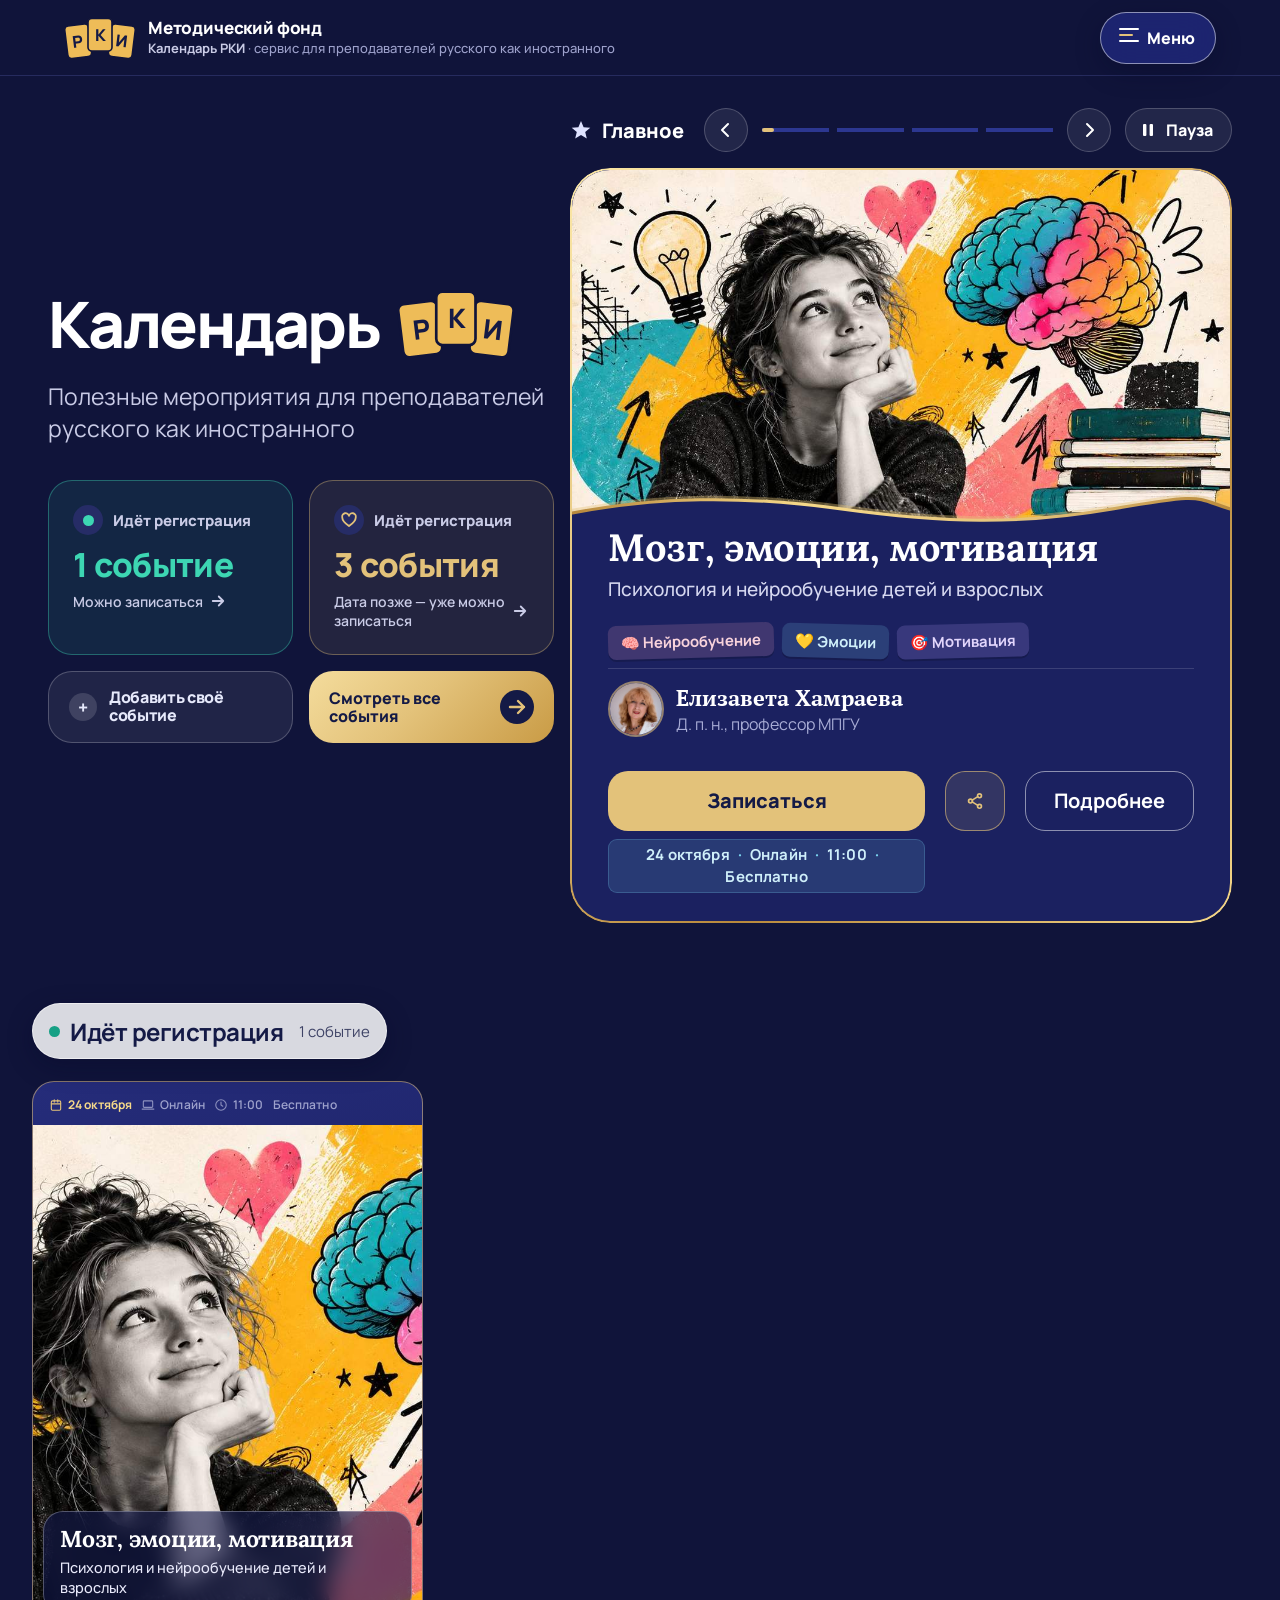
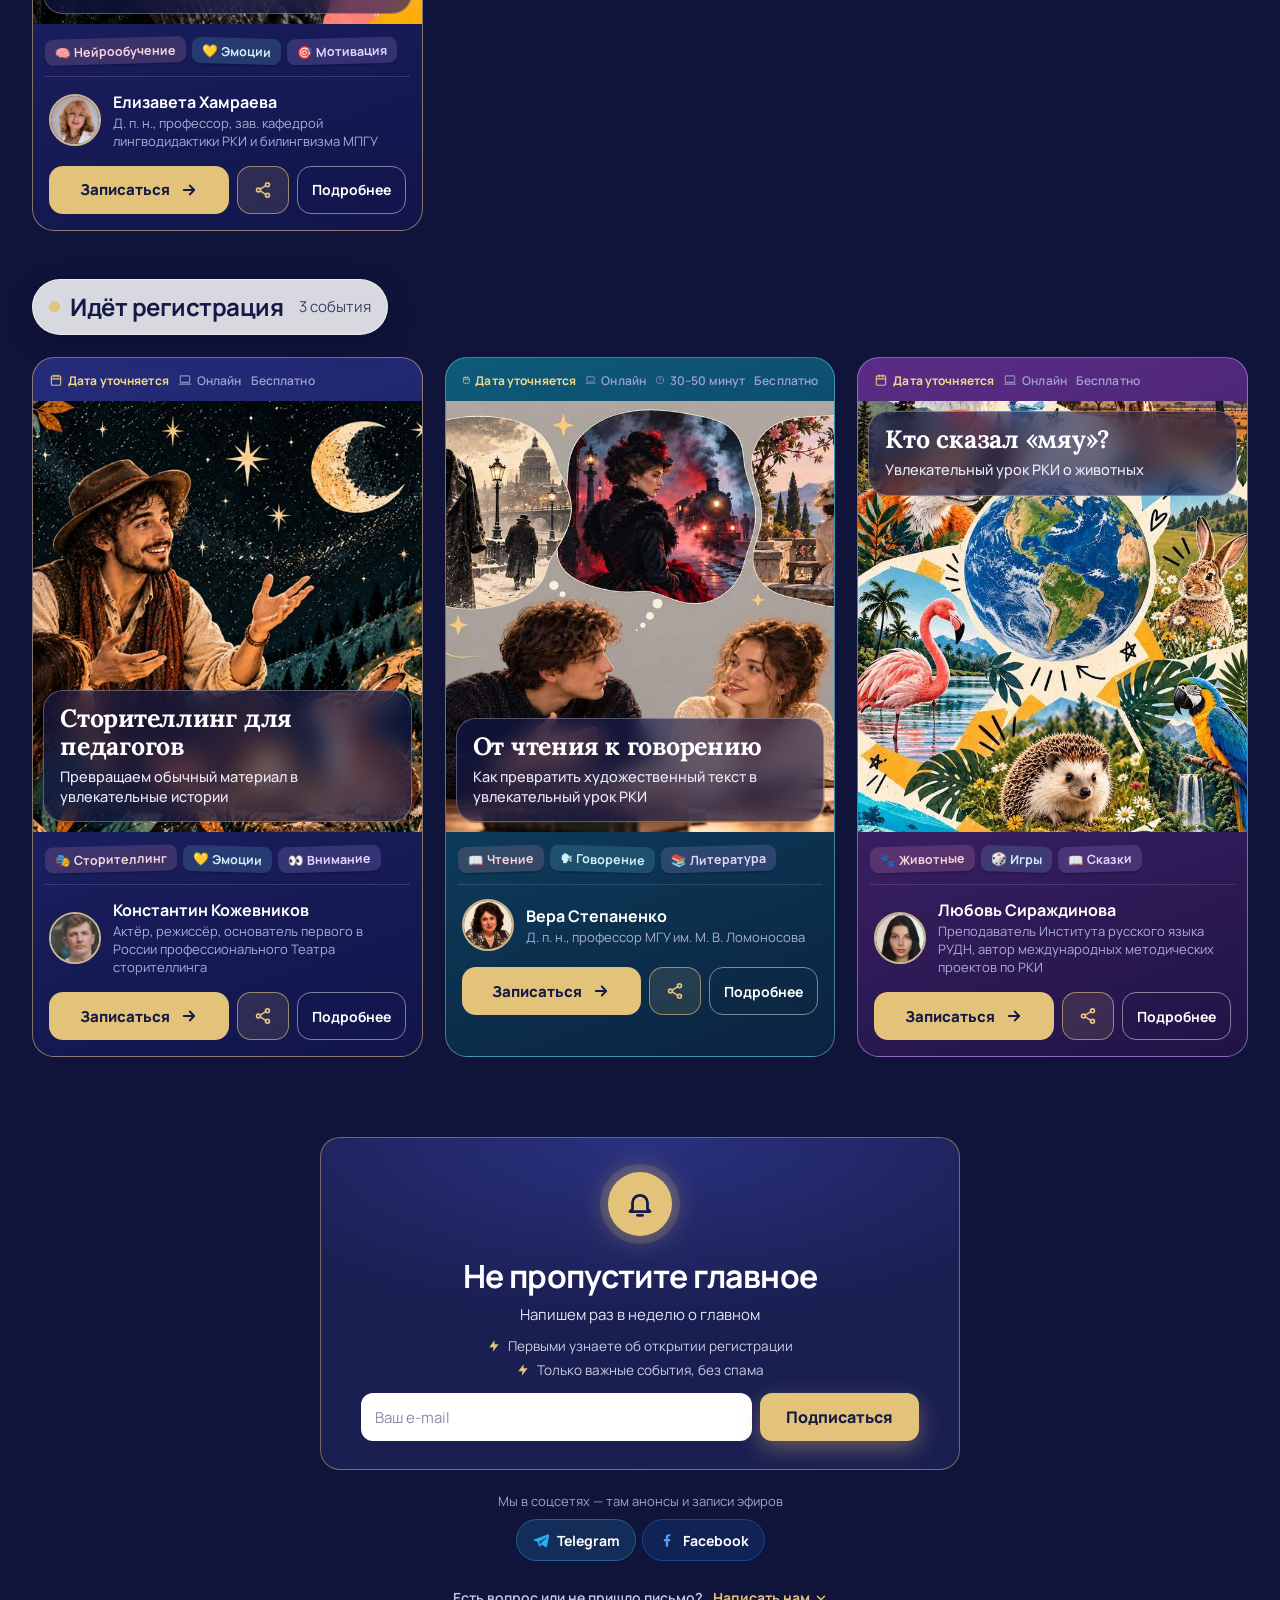
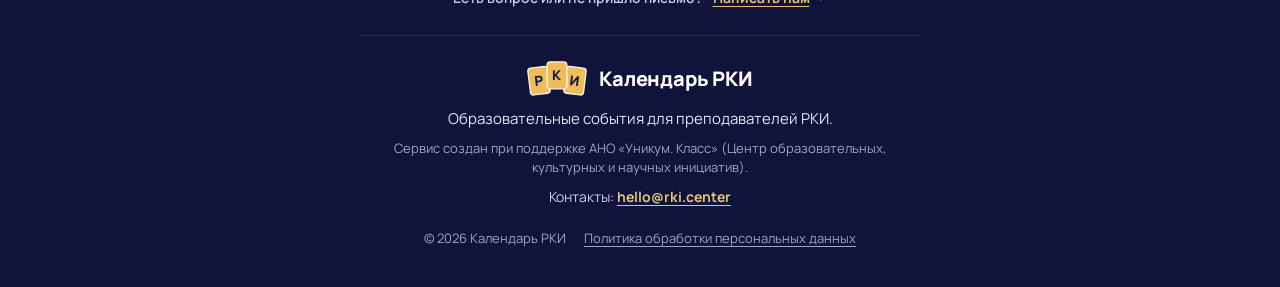
==== index.html @ 021929e5 "Add files via upload" ====
<!doctype html>
<html lang="ru"><head><meta charset="utf-8">
<meta name="viewport" content="width=device-width, initial-scale=1, viewport-fit=cover">
<title>Календарь РКИ — полезные события для преподавателей РКИ</title>
<meta name="description" content="Вебинары, мастер-классы и конференции для преподавателей русского как иностранного. Регистрация онлайн.">
<link rel="preconnect" href="https://fonts.googleapis.com"><link rel="preconnect" href="https://fonts.gstatic.com" crossorigin>
<link href="https://fonts.googleapis.com/css2?family=Manrope:wght@500;600;700;800&family=PT+Serif:wght@400;700&family=Cormorant+Garamond:ital,wght@1,700&family=Lora:wght@700&display=swap" rel="stylesheet">
<style>:root{--ink:#141A46;--deep:#10143A;--iv:#F6F2EA;--vio:#5A3FE0;--g:#E3C27A;--gt:#8C6A22;--gr:#16A085;--line:#E8E4DC;--mut:#5A5F7E;box-sizing:border-box;padding-top:env(safe-area-inset-top,0px);padding-bottom:env(safe-area-inset-bottom,0px)}
html{height:100%;scroll-padding-top:env(safe-area-inset-top,0px);scroll-behavior:smooth}
*,*::before,*::after{box-sizing:border-box}
body{margin:0;background:#FFFFFF;color:var(--ink);font-family:'Manrope','Segoe UI',Arial,sans-serif;-webkit-font-smoothing:antialiased}
a{color:inherit;text-decoration:none}
button{font-family:inherit;cursor:pointer}
img,svg{max-width:100%}
:focus-visible{outline:3px solid var(--g);outline-offset:2px;border-radius:8px}
[hidden]{display:none!important}
.sr{position:absolute;width:1px;height:1px;overflow:hidden;clip:rect(0 0 0 0);white-space:nowrap}
.site{container-type:inline-size;min-height:100%}
/* top */
.top{background:var(--deep);color:#F3F1FA;height:76px;padding:0 64px;display:flex;align-items:center;gap:32px;border-bottom:1px solid #262B5E;position:relative;z-index:20}
.brand{display:flex;align-items:center;gap:12px;font-weight:800;font-size:16px}
.flogo{width:72px;height:44px;flex-shrink:0}
.bt{font-size:17px;line-height:1.05;font-weight:800;color:#FFFFFF;letter-spacing:-.01em}
.brand-dark{align-items:center;margin-right:8px}.brand-dark .bt{color:var(--ink)}.brand-dark .flogo rect{stroke:#F6F2EA}
.foot-b{align-items:center}
.nav{display:flex;gap:28px;margin-left:auto;font-size:15px;font-weight:600}
.nav a{color:#C9CBE6}.nav a:hover,.nav a[aria-current]{color:var(--g)}
.login{height:42px;padding:0 20px;display:flex;align-items:center;border:1.5px solid #3A4080;border-radius:999px;font-weight:700;font-size:15px}
.burger{display:none;width:44px;height:44px;border:1.5px solid #3A4080;border-radius:12px;background:transparent;flex-direction:column;align-items:center;justify-content:center;gap:5px;margin-left:auto}
.burger span{width:18px;height:2px;background:#FFFFFF;border-radius:2px;transition:transform .2s,opacity .2s}
.burger[aria-expanded="true"] span:nth-child(1){transform:translateY(7px) rotate(45deg)}.burger[aria-expanded="true"] span:nth-child(2){opacity:0}.burger[aria-expanded="true"] span:nth-child(3){transform:translateY(-7px) rotate(-45deg)}
/* hero */
.hero{background:var(--deep);color:#FFFFFF;padding:48px 64px 52px;display:grid;grid-template-columns:minmax(0,1fr) 440px;gap:36px;align-items:stretch}
.hero-l{display:flex;flex-direction:column;gap:22px;min-width:0}
.lock{display:flex;flex-direction:column;gap:8px}
.logo{width:92px;height:92px;flex-shrink:0}
.lock h1{margin:0;display:flex;align-items:center;gap:18px;font-size:64px;line-height:1;font-weight:800;letter-spacing:-.04em}
.tlogo{width:132px;height:80px;flex-shrink:0}
.lock h1 em{font-family:'Cormorant Garamond',Georgia,serif;font-style:italic;font-weight:700;font-size:1.17em;color:var(--g);letter-spacing:-.01em}
.tag{margin:6px 0 0;font-size:18px;color:#C9CBE6}
.sub{display:flex;align-items:center;gap:10px;padding:7px 7px 7px 16px;border-radius:999px;background:#1A1F52;border:1.5px solid #2E3470;max-width:640px}
.sub-bell{width:30px;height:30px;border-radius:50%;background:var(--g);display:flex;align-items:center;justify-content:center;flex-shrink:0}
.sub input{flex:1;min-width:0;height:44px;border:none;outline:none;background:transparent;color:#FFFFFF;font-family:inherit;font-size:15px}
.sub input::placeholder{color:#8E92C2}
.sub button{height:44px;padding:0 22px;border:none;border-radius:999px;background:var(--g);color:var(--ink);font-size:15px;font-weight:800;white-space:nowrap}
.sub button:hover{filter:brightness(1.05)}
.sub.err{border-color:#F08A7A}
.sub-done{margin:0;display:flex;align-items:center;gap:8px;font-weight:800;color:#7CF0D3}
.tiles{display:grid;grid-template-columns:repeat(2,minmax(0,1fr));gap:14px;margin-top:auto}
.tile{border-radius:22px;padding:18px 20px;display:flex;flex-direction:column;align-items:flex-start;gap:6px;text-align:left;font:inherit;background:#1A1F52;border:1.5px solid #2E3470;color:#FFFFFF;cursor:pointer;transition:transform .2s,border-color .2s}
.tile:hover{transform:translateY(-3px);border-color:var(--g)}
.t-ic{width:30px;height:30px;border-radius:50%;background:#262C66;display:flex;align-items:center;justify-content:center;flex-shrink:0}
.t-k{display:flex;align-items:center;gap:10px;font-size:14px;font-weight:800;color:#C9CBE6}
.t-n{font-size:32px;font-weight:800;line-height:1.1;letter-spacing:-.02em;margin-top:4px}
.t-open .t-n{color:#3DD6B3}.t-soon .t-n{color:var(--g)}.t-act .t-n{color:#FFFFFF}
.t-s{display:flex;align-items:center;gap:6px;font-size:14px;font-weight:600;color:#C9CBE6}
.t-go{transition:transform .2s;flex-shrink:0}.tile:hover .t-go{transform:translateX(3px);color:var(--g)}
.tile.done{cursor:default}.tile.done .t-n{color:#3DD6B3}
.live{width:11px;height:11px;border-radius:50%;background:#3DD6B3;animation:dot 1.6s ease-out infinite}
@keyframes dot{0%{box-shadow:0 0 0 0 rgba(61,214,179,.7)}100%{box-shadow:0 0 0 10px rgba(61,214,179,0)}}
.add-top{align-self:flex-start;height:52px;padding:0 22px 0 7px;border:1.5px solid #3A4080;border-radius:999px;background:transparent;color:#FFFFFF;font-size:15px;font-weight:700;display:flex;align-items:center;gap:10px}
.add-top span{width:38px;height:38px;border-radius:50%;background:#1A1F52;display:flex;align-items:center;justify-content:center}
.add-top:hover{border-color:var(--g)}
.main-ev{background:#FFFFFF;color:var(--ink);border-radius:26px;overflow:hidden;display:flex;flex-direction:column}
.main-cov{height:190px;position:relative}
.main-lbl{position:absolute;left:14px;top:14px;height:32px;padding:0 12px;border-radius:999px;background:rgba(14,25,55,.75);border:1.5px solid rgba(227,194,122,.6);color:#FFFFFF;display:flex;align-items:center;gap:6px;font-size:13px;font-weight:800}
.main-b{padding:20px 22px 22px;display:flex;flex-direction:column;gap:10px;flex:1;font-family:'PT Serif',Georgia,serif}
.main-b h2{margin:0;font-size:30px;line-height:1.12;font-weight:700;letter-spacing:-.01em}
.main-d{margin:0;font-size:17px;line-height:1.4;color:#2A2F55}
.main-act{display:flex;gap:10px;margin-top:auto;padding-top:8px}
/* list */
.list{padding:40px 64px 72px;display:flex;flex-direction:column;gap:44px}
.filters{display:flex;align-items:center;gap:10px;flex-wrap:wrap}
.f-l{font-size:14px;font-weight:800;color:var(--gt);margin-right:4px}
.fchip,.mchip{height:42px;padding:0 18px;border-radius:999px;border:1.5px solid #E2DACB;background:#FFFFFF;color:var(--ink);font-size:15px;font-weight:700;white-space:nowrap;transition:border-color .2s,background .2s}
.fchip:hover,.mchip:hover{border-color:var(--ink)}
.fchip[aria-pressed="true"],.mchip.on{background:var(--ink);border-color:var(--ink);color:var(--g)}
.f-reset{border:none;background:transparent;font-size:14px;font-weight:800;color:var(--gt);padding:0 8px}
.sec{display:flex;flex-direction:column;gap:20px}
.sec-h{display:flex;align-items:center;gap:14px;flex-wrap:wrap}
.sec-h h2{margin:0;font-size:34px;letter-spacing:-.02em}
.sec-c{font-size:16px;color:var(--mut)}
.dot{width:14px;height:14px;border-radius:50%}.d-open{background:var(--gr)}.d-soon{background:var(--g)}
.months{margin-left:auto;display:flex;gap:6px}
.mchip{height:38px;font-size:14px;padding:0 16px}
.grid{display:grid;grid-template-columns:repeat(3,minmax(0,1fr));gap:20px;align-items:stretch}
.empty{margin:0;padding:36px;border:2px dashed #E2DACB;border-radius:24px;text-align:center;color:var(--mut)}
/* card */
.ev{background:#FFFFFF;border:1px solid var(--line);border-radius:26px;overflow:hidden;display:flex;flex-direction:column;font-family:'PT Serif',Georgia,serif;transition:transform .25s,box-shadow .25s}
.ev:hover{transform:translateY(-4px);box-shadow:0 20px 40px rgba(20,26,70,.12)}
.ev[hidden]{display:none}
.ev-cov{height:196px;position:relative;background:#0E1937;overflow:hidden}
.ev-cov img,.ev-cov svg{display:block;width:100%;height:100%;object-fit:cover}
.chip{position:absolute;right:14px;top:14px;height:32px;padding:0 14px;border-radius:999px;display:flex;align-items:center;gap:8px;font-family:'Manrope',sans-serif;font-size:13px;font-weight:700}
.chip::before{content:"";width:9px;height:9px;border-radius:50%}
.chip-open{background:#D9F5E8;color:#10333A}.chip-open::before{background:#2FB67C}
.chip-soon{background:#F6EED8;color:#6B5420}.chip-soon::before{background:#C9A04A}
.chip.static{position:static;align-self:flex-start}
.ev-body{padding:20px 22px 22px;display:flex;flex-direction:column;gap:12px;flex:1}
.ev-meta{margin:0;display:flex;align-items:center;flex-wrap:wrap;gap:6px 14px;font-size:15px;color:var(--mut)}
.ev-meta>span{display:flex;align-items:center;gap:5px}
.price{margin-left:auto;height:30px;padding:0 12px;border-radius:10px;background:#F1EEE7;color:var(--ink);font-weight:700}
.price.free{background:#D9F5E8;color:#10333A}
.ev-title{margin:0;font-size:29px;line-height:1.12;font-weight:700;letter-spacing:-.01em}
.ev-desc{margin:0;font-size:18px;line-height:1.4;color:#2A2F55}
.ev-ben{margin:0;padding:0;list-style:none;display:flex;flex-direction:column;gap:9px}
.ev-ben li{display:flex;align-items:center;gap:12px;font-size:16px;color:#2A2F55}
.ck{width:26px;height:26px;border-radius:50%;background:#DDF5EA;display:flex;align-items:center;justify-content:center;flex-shrink:0}
.ev-sp{display:flex;align-items:center;gap:16px;padding-top:14px;border-top:1px solid #ECE8E0}
.av{width:64px;height:64px;border-radius:50%;object-fit:cover;flex-shrink:0}
.av-ph{display:block;border-radius:50%;flex-shrink:0}.av-i{background:var(--g);display:flex;align-items:center;justify-content:center;font-family:'Manrope',sans-serif;font-weight:800;font-size:18px;color:var(--ink)}
.ev-sp>span{display:flex;flex-direction:column;gap:1px}
.sp-k{font-size:14px;color:#6A6F8E}.sp-n{font-size:19px;font-weight:700}.sp-r{font-size:14px;color:#6A6F8E}
.mot{margin:0;align-self:flex-start;display:inline-flex;align-items:center;gap:8px;min-height:34px;padding:4px 14px;border-radius:999px;font-family:'Manrope',sans-serif;font-size:14px;font-weight:700}
.mot-hot{background:#FFF1DC;color:#8A4B00}.mot-crowd{background:#EEF3FB;color:#22406E}.mot-want{background:#F6EED8;color:#6B5420}
.ev-act{display:flex;gap:10px;margin-top:auto;padding-top:2px}
.btn-reg{flex:1;min-height:54px;padding:0 20px;border:none;border-radius:14px;background:var(--g);color:var(--ink);font-family:'PT Serif',Georgia,serif;font-size:18px;font-weight:700;display:flex;align-items:center;justify-content:center;gap:10px;transition:transform .15s,box-shadow .2s}
.btn-reg:hover{transform:translateY(-2px);box-shadow:0 10px 22px rgba(227,194,122,.5)}
.btn-navy{background:var(--ink);color:var(--g)}.btn-navy:hover{box-shadow:0 10px 22px rgba(20,26,70,.3)}
.btn-reg.done{background:var(--gr);color:#FFFFFF;cursor:default;transform:none;box-shadow:none}
.btn-more{min-height:54px;padding:0 20px;border-radius:14px;border:1.5px solid var(--ink);background:#FFFFFF;color:var(--ink);font-family:'PT Serif',Georgia,serif;font-size:16px;font-weight:700;display:inline-flex;align-items:center;justify-content:center;gap:8px}
.btn-more.inv{background:transparent;color:#FFFFFF;border-color:rgba(255,255,255,.5);font-family:'Manrope',sans-serif}
.addc{border:2px dashed #C9A04A;border-radius:26px;background:#FFFDF7;display:flex;flex-direction:column;align-items:center;justify-content:center;gap:12px;text-align:center;padding:32px;min-height:260px;transition:background .2s,transform .2s}
.addc:hover{background:#FFF8E6;transform:translateY(-3px)}
.addc-pl{width:72px;height:72px;border-radius:50%;background:var(--g);display:flex;align-items:center;justify-content:center;animation:glow 2.4s ease-in-out infinite}
@keyframes glow{0%,100%{box-shadow:0 0 14px rgba(227,194,122,.35)}50%{box-shadow:0 0 0 6px rgba(227,194,122,.18),0 0 30px rgba(227,194,122,.6)}}
.addc-t{font-size:20px;font-weight:800;color:var(--ink)}.addc-s{font-size:14px;color:var(--mut);max-width:270px;line-height:1.45}
/* footer */
.foot{background:var(--iv);padding:44px 64px 36px;display:flex;flex-direction:column;gap:28px}
.foot-sub{display:flex;align-items:center;justify-content:space-between;gap:32px;flex-wrap:wrap}
.foot-sub h2{margin:0 0 6px;font-size:28px;letter-spacing:-.02em}.foot-sub p{margin:0;color:var(--mut)}
.sub-light{background:#FFFFFF;border-color:#E2DACB;padding-left:20px;min-width:min(460px,100%)}
.sub-light input{color:var(--ink)}.sub-light input::placeholder{color:#8A8DA6}
.foot .sub-done{color:#0E7A64}
.foot-b{display:flex;gap:24px;flex-wrap:wrap;font-size:14px;color:var(--mut);padding-top:20px;border-top:1px solid #E2DACB}
.foot-b a{text-decoration:underline;text-underline-offset:3px}
/* modal */
.modal{position:fixed;inset:0;z-index:100;display:flex;align-items:center;justify-content:center;padding:20px}
.modal[hidden]{display:none}
.m-back{position:absolute;inset:0;background:rgba(16,20,58,.6)}
.m-box{position:relative;width:min(520px,100%);max-height:calc(100% - 20px);overflow:auto;background:#FFFFFF;border-radius:26px;padding:30px;animation:mIn .25s ease}
@keyframes mIn{from{opacity:0;transform:translateY(16px)}to{opacity:1;transform:none}}
.m-x{position:absolute;right:14px;top:14px;width:40px;height:40px;border-radius:50%;border:none;background:var(--iv);display:flex;align-items:center;justify-content:center}
.m-kick{margin:0 0 6px;font-size:14px;font-weight:800;color:var(--gt)}
.m-box h2{margin:0;font-size:26px;line-height:1.15;letter-spacing:-.02em;padding-right:40px}
.m-sub{margin:8px 0 0;color:var(--mut);font-size:15px}
.m-box form{display:flex;flex-direction:column;gap:14px;margin-top:20px}
.m-fields{display:flex;flex-direction:column;gap:12px}
.fld{display:flex;flex-direction:column;gap:6px;font-size:14px;font-weight:700}
.fld input,.fld textarea,.fld select{height:50px;padding:0 16px;border-radius:14px;border:1.5px solid #E2DACB;font-family:inherit;font-size:16px;color:var(--ink);background:#FFFFFF}
.fld textarea{height:96px;padding:12px 16px;resize:vertical}
.fld input:focus,.fld textarea:focus,.fld select:focus{outline:none;border-color:var(--ink)}
.fld .opt{font-weight:500;color:#8A8DA6}
.fld.bad input,.fld.bad textarea{border-color:#E4553F}
.m-ok{display:flex;gap:10px;align-items:flex-start;font-size:14px;color:var(--mut);line-height:1.4}
.m-ok input{width:20px;height:20px;margin:1px 0 0;accent-color:var(--ink);flex-shrink:0}
.m-ok a{text-decoration:underline}
.m-err{margin:0;color:#B23A28;font-size:14px;font-weight:700}
.m-submit{font-family:'Manrope',sans-serif;font-size:16px;font-weight:800}
.m-submit[disabled]{opacity:.6;cursor:wait}
.m-done{display:flex;flex-direction:column;align-items:center;text-align:center;gap:12px;padding:10px 0}
.m-done[hidden],.m-form[hidden]{display:none}
.m-done-ic{width:68px;height:68px;border-radius:50%;background:var(--gr);display:flex;align-items:center;justify-content:center}
.m-done h2{padding:0}.m-done p{margin:0;color:var(--mut)}
.m-done .btn-reg{width:100%;flex:none;font-family:'Manrope',sans-serif;font-size:16px;font-weight:800}
.m-ics{width:100%}
@media (prefers-reduced-motion:reduce){*{animation:none!important;transition:none!important}html{scroll-behavior:auto}}
/* tablet */
@container (max-width:1180px){
.top{padding:0 32px}.hero,.list,.foot{padding-left:32px;padding-right:32px}
.hero{grid-template-columns:1fr}.main-ev{flex-direction:row}.main-cov{width:44%;height:auto;min-height:260px}
.grid{grid-template-columns:repeat(2,minmax(0,1fr))}
}
/* mobile */
@container (max-width:760px){
.top{height:64px;padding:0 16px;gap:12px}
.bt{font-size:14px}.flogo{width:54px;height:33px}
.login{display:none}.burger{display:flex}
.nav{position:absolute;left:0;right:0;top:64px;background:var(--deep);flex-direction:column;gap:0;padding:8px 16px 18px;border-bottom:1px solid #262B5E;display:none;margin:0}
.nav.open{display:flex}.nav a{padding:14px 4px;border-bottom:1px solid #20265C;font-size:17px}
.hero{padding:28px 16px 32px;gap:22px}
.lock h1{font-size:40px;gap:12px}.tlogo{width:92px;height:56px}.tag{font-size:15px}
.sub{flex-wrap:wrap;border-radius:22px;padding:10px}.sub-bell{display:none}.sub input{flex-basis:100%;height:46px;padding:0 8px}.sub button{width:100%;height:48px}
.tiles{grid-template-columns:1fr 1fr;gap:10px}.tile{padding:14px;border-radius:18px}.t-n{font-size:22px}.t-k{font-size:12px;gap:8px}.t-ic{width:26px;height:26px}.t-s{font-size:12px}.t-go{display:none}
.add-top{align-self:stretch;justify-content:center}
.main-ev{flex-direction:column}.main-cov{width:auto;min-height:0;height:170px}.main-b{padding:18px}.main-b h2{font-size:25px}
.main-act{flex-direction:column}.main-act>*{width:100%}
.list{padding:28px 16px 48px;gap:36px}
.filters{flex-wrap:nowrap;overflow-x:auto;margin:0 -16px;padding:2px 16px 6px;scrollbar-width:none}.filters::-webkit-scrollbar{display:none}
.sec-h h2{font-size:28px}.sec-c{font-size:14px;flex-basis:100%;order:3;margin-left:28px;margin-top:-10px}
.months{margin:0 -16px;padding:2px 16px 4px;flex-basis:calc(100% + 32px);order:4;overflow-x:auto;scrollbar-width:none}.months::-webkit-scrollbar{display:none}
.grid{grid-template-columns:1fr;gap:16px}
.ev-cov{height:180px}.ev-body{padding:18px}.ev-title{font-size:26px}.ev-desc{font-size:17px}.ev-meta{font-size:14px;gap:4px 12px}
.ev-act{flex-direction:column}.btn-more{width:100%}
.addc{min-height:0;padding:26px}
.foot{padding:32px 16px 28px}.foot-sub h2{font-size:24px}.sub-light{min-width:0;width:100%}
.modal{align-items:flex-end;padding:0}
.m-box{width:100%;max-height:92%;border-radius:24px 24px 0 0;padding:24px 18px calc(24px + env(safe-area-inset-bottom,0px))}
}
.m-only{display:none}
/* ===== мобильный первый экран ===== */
.feat,.subbar{display:none}
@container (min-width:0px){
.hero{display:grid;grid-template-columns:1fr 1fr;gap:10px;padding:18px 16px 26px}
.hero-l,.tiles{display:contents}
.lock{grid-column:1/-1;order:1;gap:4px;margin-bottom:6px}.lock h1{font-size:34px;gap:10px}.tlogo{width:72px;height:44px}.tag{font-size:15px;margin:0}
.main-ev,.t-sub{display:none}
.t-open{order:2}.t-soon{order:3}
.t-open,.t-soon{padding:12px 14px}.t-open .t-n,.t-soon .t-n{font-size:21px}
.feat{display:block;grid-column:1/-1;order:4;margin-top:6px}
.feat-bars{display:flex;gap:6px;margin-bottom:10px}.feat-bars i{flex:1;height:4px;border-radius:2px;background:#2E3470;overflow:hidden}.feat-bars b{display:block;height:100%;width:0;background:var(--g);border-radius:2px}
.feat-track{display:flex;overflow-x:auto;scroll-snap-type:x mandatory;scrollbar-width:none;border-radius:22px;gap:10px}.feat-track::-webkit-scrollbar{display:none}
.fs{flex:0 0 100%;scroll-snap-align:start;background:linear-gradient(160deg,#20266A 0%,#151A4C 100%);border:1.5px solid rgba(227,194,122,.45);border-radius:22px;padding:14px;display:flex;flex-direction:column;gap:10px;color:#FFFFFF}
.fs-top{display:grid;grid-template-columns:78px minmax(0,1fr);gap:12px;align-items:center}
.fs-cov{width:78px;height:78px;border-radius:14px;overflow:hidden;border:1px solid #3A4080}.fs-cov svg{width:100%;height:100%;display:block}
.fs-t{margin:0;font-family:'PT Serif',Georgia,serif;font-size:19px;line-height:1.15}
.fs-d{margin:4px 0 0;font-size:13.5px;line-height:1.35;color:#C9CBE6}
.fs-m{margin:0;display:flex;gap:14px;font-size:13.5px;font-weight:600;color:#DCDDF0}.fs-m span{display:flex;align-items:center;gap:6px}
.fs-act{display:flex;gap:8px}.fs-act .btn-reg{min-height:46px;font-size:16px;font-family:'Manrope',sans-serif;font-weight:800}
.fs-act .btn-more{min-height:46px;padding:0 16px;font-size:15px;width:auto}
.t-add{grid-column:1/-1;order:5;flex-direction:row;align-items:center;justify-content:center;gap:10px;padding:12px;margin-top:2px;background:transparent;border:1.5px dashed #3A4080;color:#C9CBE6}
.t-add .t-k,.t-add .t-s{display:none}
.t-add::before{content:"+";width:24px;height:24px;border-radius:50%;background:#262C66;color:var(--g);display:flex;align-items:center;justify-content:center;font-weight:800;font-size:18px;line-height:1}
.t-add .t-n{font-size:15px;font-weight:700;margin:0;color:#C9CBE6}
.t-add:hover{border-color:var(--g)}
.m-only{display:inline}.d-only{display:none}
.subbar{display:flex;flex-direction:column;gap:8px;position:fixed;left:10px;right:10px;bottom:calc(10px + env(safe-area-inset-bottom,0px));z-index:50;padding:10px 10px 10px 12px;border-radius:18px;background:#FFFFFF;color:var(--ink);box-shadow:0 12px 30px rgba(10,14,50,.35);animation:sbIn .5s ease .8s both}
.subbar[hidden]{display:none}
.sb-l{margin:0;display:flex;align-items:center;gap:7px;font-size:14px;font-weight:800}
.sb-l svg{animation:ring 3s ease-in-out 2s infinite;transform-origin:50% 20%}
.sb-f{display:flex;gap:8px}
.sb-f input{flex:1;min-width:0;height:44px;padding:0 14px;border-radius:12px;border:1.5px solid #E2DACB;font-family:inherit;font-size:16px;color:var(--ink);background:#FAF8F3}
.sb-f input:focus{outline:none;border-color:var(--ink);background:#FFFFFF}
.sb-f.err input{border-color:#E4553F}
.sb-f button{height:44px;padding:0 14px;border:none;border-radius:12px;background:var(--ink);color:var(--g);font-size:14px;font-weight:800;white-space:nowrap}
.sb-done{margin:0;font-weight:800;color:#0E7A64}
.list{padding-bottom:130px}.foot{padding-bottom:130px}
}
@keyframes sbIn{from{transform:translateY(120%);opacity:0}to{transform:none;opacity:1}}
@keyframes ring{0%,80%,100%{transform:rotate(0)}84%{transform:rotate(14deg)}88%{transform:rotate(-12deg)}92%{transform:rotate(8deg)}96%{transform:rotate(-4deg)}}
/* ===== мобильная карточка события: синий фон, золотая обводка ===== */
@container (min-width:0px){
.filters{position:sticky;top:0;z-index:30;background:rgba(255,255,255,.96);backdrop-filter:blur(8px);-webkit-backdrop-filter:blur(8px);padding-top:10px;padding-bottom:10px;border-bottom:1px solid #EFEBE3}
.ev{background:linear-gradient(165deg,#1B2160 0%,#121648 100%);border:1.5px solid rgba(227,194,122,.55);border-radius:22px;color:#FFFFFF;font-family:'Manrope','Segoe UI',Arial,sans-serif;box-shadow:none}
.ev:hover{transform:none;box-shadow:none}
.ev-cov{height:150px;margin:10px 10px 0;border-radius:14px}
.chip{top:10px;right:10px;height:28px;font-size:12px;padding:0 11px}
.ev-body{padding:14px 16px 16px;gap:10px}
.ev-meta{font-size:13.5px;font-weight:600;color:#DCDDF0;gap:4px 14px}
.ev-meta svg{stroke:#E3C27A}
.price{margin-left:0;height:24px;padding:0 9px;border-radius:8px;background:rgba(227,194,122,.16);color:#F1DCA6;font-size:12.5px}
.price.free{background:rgba(61,214,179,.16);color:#7CF0D3}
.ev-title{font-family:'PT Serif',Georgia,serif;font-size:22px;line-height:1.18;color:#FFFFFF}
.ev-desc{font-size:14.5px;line-height:1.45;color:#C9CBE6}
.ev-ben{display:none}
.ev-sp{gap:10px;padding-top:12px;border-top:1px solid #2E3470}
.av{width:38px;height:38px;font-size:13px}
.sp-k{display:none}.sp-n{font-size:15px;color:#FFFFFF;font-family:'Manrope',sans-serif;font-weight:700}.sp-r{font-size:12.5px;color:#9EA2CC}
.mot{min-height:28px;padding:2px 12px;font-size:12.5px;background:rgba(255,255,255,.07)!important;color:#F1DCA6!important}
.ev-act{flex-direction:row;gap:8px}
.ev-act .btn-reg{min-height:46px;font-family:'Manrope',sans-serif;font-size:15px;font-weight:800}
.ev-act .btn-navy{background:var(--g);color:var(--ink)}
.ev-act .btn-more{width:auto;min-height:46px;padding:0 14px;background:transparent;color:#FFFFFF;border-color:rgba(255,255,255,.45);font-family:'Manrope',sans-serif;font-size:14px}
.btn-reg.done{background:#16A085;color:#FFFFFF}
}
/* ===== мобильный список: тёмный фон, белые плашки разделов со счётчиком ===== */
.sec-n{display:none}
@container (min-width:0px){
.list{background:var(--deep);padding-top:0}
.filters{background:rgba(16,20,58,.96);border-bottom:1px solid #262B5E}
.f-l{color:var(--g)}
.fchip,.mchip{background:#1A1F52;border-color:#2E3470;color:#FFFFFF}
.fchip[aria-pressed="true"],.mchip.on{background:var(--g);border-color:var(--g);color:var(--ink)}
.f-reset{color:var(--g)}
.sec{gap:14px}
.sec-h{position:sticky;top:var(--fh,62px);z-index:20;flex-wrap:nowrap;gap:10px;background:#FFFFFF;border-radius:16px;padding:11px 14px;box-shadow:0 8px 20px rgba(0,0,0,.25)}
.sec-h h2{font-size:21px;color:var(--ink)}
.sec-h .sec-c{display:none}
.dot{width:11px;height:11px;flex-shrink:0}
.sec-n{display:inline-flex;margin-left:auto;align-items:center;gap:6px;height:28px;padding:0 10px;border-radius:999px;background:#F1EEE7;color:var(--ink);font-size:13px;font-weight:800;white-space:nowrap}
.sec-n small{font-weight:600;color:var(--mut);font-size:12px}
.sec>.months{margin:0 -16px;padding:0 16px;overflow-x:auto;scrollbar-width:none;display:flex;gap:6px}.sec>.months::-webkit-scrollbar{display:none}
.empty{border-color:#3A4080;color:#C9CBE6}
.addc{background:transparent;border-color:#3A4080}.addc-t{color:#FFFFFF}.addc-s{color:#C9CBE6}
}
/* ===== карточка события (мобильная): дата → картинка → тема → описание → ведущий → записались ===== */
@container (min-width:0px){
.ev{display:flex;flex-direction:column;gap:12px;padding:14px 14px 16px}
.ev-body{display:contents}
.ev .chip{display:none}
.ev-meta{order:1;margin:0;font-size:13.5px;gap:6px 14px}
.ev-cov{order:2;margin:0;height:170px;border-radius:14px}
.ev-title{order:3;margin-top:2px}
.ev-desc{order:4;margin-top:-4px}
.ev-sp{order:5;padding-top:12px}
.av{width:44px;height:44px;overflow:hidden;border:2px solid rgba(227,194,122,.6)}
.av-ph svg{display:block}
.mot{order:6;margin-top:-4px}
.ev-act{order:7;margin-top:2px}
}
/* ===== акценты карточки: картинка, тема, описание, ведущий ===== */
@container (min-width:0px){
.ev-meta{font-size:12px;font-weight:600;color:#9EA2CC;gap:4px 9px;flex-wrap:nowrap;white-space:nowrap;letter-spacing:.01em}
.ev-meta svg{stroke:#8C90BE;width:14px;height:14px}
.ev .price{height:20px;padding:0 7px;font-size:11.5px;background:rgba(255,255,255,.07);color:#B9BCE0}
.ev .price.free{background:rgba(61,214,179,.12);color:#7CD9C2}
.ev-cov{height:200px}
.ev-title{font-size:24px;line-height:1.15}
.ev-desc{font-size:15px;line-height:1.5;color:#D6D8F0;}
.ev-sp{gap:12px}
.av{width:48px;height:48px}
.sp-n{font-size:16px}.sp-r{font-size:13px;color:#A9ADD6}
.mot{font-size:12px;min-height:24px;padding:2px 10px;background:transparent!important;color:#9EA2CC!important;padding-left:0}
}
/* ===== мобильный: «смотреть все», без месяцев, подписка и соцсети в конце ===== */
.see-all,.socials{display:none}
@container (min-width:0px){
.see-all{display:flex;grid-column:1/-1;order:5;align-items:center;justify-content:center;gap:10px;min-height:52px;border-radius:16px;border:1.5px solid var(--g);color:var(--g);font-size:16px;font-weight:800;background:rgba(227,194,122,.08)}
.see-all svg{transition:transform .2s}.see-all:active svg{transform:translateX(3px)}
.t-add{order:6}
.months,.sec>.months{display:none!important}
.subbar{display:none!important}
.list{padding-bottom:40px}
.foot{background:var(--deep);color:#FFFFFF;padding:8px 16px 28px;gap:22px}
.foot-sub{flex-direction:column;align-items:stretch;gap:14px;padding:20px 16px;border-radius:20px;background:#1A1F52;border:1.5px solid rgba(227,194,122,.45)}
.foot-sub h2{font-size:22px;color:#FFFFFF}.foot-sub p{color:#C9CBE6;font-size:14px}
.foot .sub-light{flex-direction:column;flex-wrap:nowrap;align-items:stretch;gap:8px;padding:0;background:transparent;border:none;min-width:0;width:100%;border-radius:0}
.foot .sub-light input{height:48px;flex:none;width:100%;padding:0 14px;border-radius:12px;background:#FFFFFF;color:var(--ink)}
.foot .sub-light button{width:100%;height:48px;border-radius:12px}
.foot .sub-done{color:#7CF0D3}
.socials{display:flex;flex-direction:column;gap:10px;align-items:center;text-align:center}
.socials p{margin:0;font-size:13px;color:#9EA2CC}
.soc-row{display:flex;gap:8px;flex-wrap:wrap;justify-content:center}
.soc-row a{display:flex;align-items:center;gap:7px;height:40px;padding:0 14px;border-radius:999px;border:1px solid #2E3470;color:#C9CBE6;font-size:14px;font-weight:700}
.soc-row a:active{border-color:var(--g);color:var(--g)}
.foot-b{border-top-color:#262B5E;color:#9EA2CC;justify-content:center;text-align:center;gap:10px 18px}
.foot-b .brand-dark .bt{color:#FFFFFF}
}
/* ===== разные оттенки карточек + мотивирующая подписка ===== */
.fs-bell,.fs-why{display:none}
@container (min-width:0px){
.grid>.ev:nth-child(4n+1){background:linear-gradient(165deg,#1B2160 0%,#121648 100%)}
.grid>.ev:nth-child(4n+2){background:linear-gradient(165deg,#173A5C 0%,#0F2443 100%);border-color:rgba(124,214,240,.45)}
.grid>.ev:nth-child(4n+3){background:linear-gradient(165deg,#3A2563 0%,#1E1544 100%);border-color:rgba(214,170,240,.45)}
.grid>.ev:nth-child(4n+4){background:linear-gradient(165deg,#13474A 0%,#0C2A33 100%);border-color:rgba(124,240,211,.42)}
.foot-sub{align-items:center;text-align:center;padding:26px 18px 20px;background:radial-gradient(120% 90% at 50% 0%,#2A3180 0%,#1A1F52 60%)}
.fs-bell{display:flex;width:64px;height:64px;border-radius:50%;background:var(--g);align-items:center;justify-content:center;box-shadow:0 0 0 8px rgba(227,194,122,.14),0 0 30px rgba(227,194,122,.45);animation:ring 2.6s ease-in-out 1s infinite;transform-origin:50% 15%}
.foot-sub h2{font-size:26px;margin:4px 0 6px}
.foot-sub p{font-size:15px;color:#E3E4F6}
.fs-why{display:flex;flex-direction:column;gap:6px;margin:12px 0 0;padding:0;list-style:none;align-items:center}
.fs-why li{display:flex;align-items:center;gap:7px;font-size:13.5px;color:#C9CBE6}
.foot .sub-light{width:100%}
.foot .sub-light button{font-size:16px;box-shadow:0 8px 22px rgba(227,194,122,.35)}
}
/* ===== главная кнопка «Смотреть все», мотивация в карточках ===== */
.mstack,.msticker,.memo{display:none}
@container (min-width:0px){
.see-all{order:4;position:relative;margin-top:4px;min-height:64px;padding:0 18px;justify-content:space-between;border:none;border-radius:18px;color:var(--ink);background:linear-gradient(135deg,#F4DC9C 0%,#E3C27A 45%,#C99B45 100%);box-shadow:0 0 0 6px rgba(227,194,122,.12),0 10px 30px rgba(227,194,122,.35);overflow:hidden}
.see-all::after{content:"";position:absolute;top:0;left:-60%;width:40%;height:100%;background:linear-gradient(100deg,transparent,rgba(255,255,255,.55),transparent);animation:shine 3.6s ease-in-out 1.2s infinite}
.sa-tx{display:flex;flex-direction:column;align-items:flex-start;line-height:1.15}
.sa-tx b{font-size:18px;font-weight:800}.sa-tx small{font-size:12.5px;font-weight:700;color:#5B4515}
.see-all svg{width:24px;height:24px;flex-shrink:0;background:var(--ink);color:var(--g);border-radius:50%;padding:5px;box-sizing:content-box}
.feat{order:5;margin-top:14px}
.t-add{order:6}
.mot{display:flex;align-items:center;gap:8px;flex-wrap:wrap;font-size:13px!important;color:#E3E4F6!important;padding:0!important;min-height:26px}
.mot b{color:#FFFFFF}
.mstack{display:inline-flex}
.mstack i{width:22px;height:22px;border-radius:50%;border:2px solid #151A4C;margin-left:-7px;background:linear-gradient(135deg,#F2D7C0,#C99B6E)}
.mstack i:first-child{margin-left:0;background:linear-gradient(135deg,#BFD7EA,#6E8FB5)}
.mstack i:last-child{background:linear-gradient(135deg,#E3C27A,#A8803A)}
.memo{display:inline;font-size:15px;line-height:1}
.msticker{display:inline-flex;align-items:center;height:22px;padding:0 8px;border-radius:7px;background:var(--g);color:var(--ink);font-size:11.5px;font-weight:800;transform:rotate(-3deg);box-shadow:0 2px 0 rgba(0,0,0,.25)}
}
@keyframes shine{0%{left:-60%}55%,100%{left:130%}}
/* ===== карточка v3: картинка → тема → ведущий → теги; «Подробнее» переворачивает ===== */
.ev-tags,.ev-back{display:none}
@container (min-width:0px){
.ev .price,.ev .price.free{background:none;padding:0;height:auto;font-size:12px;color:#9EA2CC;font-weight:600}
.grid{perspective:1400px}
.grid>.ev:nth-child(5n+1){background:linear-gradient(160deg,#252C7A 0%,#11154A 100%);border-color:rgba(227,194,122,.55)}
.grid>.ev:nth-child(5n+2){background:linear-gradient(160deg,#0E5A7A 0%,#0B2340 100%);border-color:rgba(120,210,240,.5)}
.grid>.ev:nth-child(5n+3){background:linear-gradient(160deg,#5B2C86 0%,#1F1446 100%);border-color:rgba(214,170,250,.5)}
.grid>.ev:nth-child(5n+4){background:linear-gradient(160deg,#0F6A5C 0%,#0A2A30 100%);border-color:rgba(120,240,205,.48)}
.grid>.ev:nth-child(5n+5){background:linear-gradient(160deg,#7A2A4A 0%,#2A1230 100%);border-color:rgba(250,170,190,.5)}
.ev{transition:transform .22s ease-in;transform-style:preserve-3d}
.ev.turning{transform:rotateY(90deg)}
.ev-desc{display:none}
.ev-sp{order:4;border-top:none;padding-top:0;margin-top:-2px}
.ev-tags{display:flex;order:5;flex-wrap:wrap;gap:6px;margin:0;padding:0;list-style:none}
.ev-tags li{height:26px;padding:0 10px;display:flex;align-items:center;border-radius:8px;background:rgba(255,255,255,.08);border:1px solid rgba(255,255,255,.1);color:#D6D8F0;font-size:12.5px;font-weight:700;white-space:nowrap}
.mot{order:6}
.ev.flipped>.ev-cov,.ev.flipped .ev-body>:not(.ev-back){display:none!important}
.ev.flipped .ev-back{display:flex;order:10;flex-direction:column;gap:12px;animation:fadeIn .25s ease}
.eb-k{margin:0;font-size:12px;font-weight:800;letter-spacing:.08em;text-transform:uppercase;color:var(--g)}
.ev-back h4{margin:0;font-family:'PT Serif',Georgia,serif;font-size:21px;line-height:1.2;color:#FFFFFF}
.eb-d{margin:0;font-size:15px;line-height:1.55;color:#E3E4F6}
.ev-back .ev-ben{display:flex}
.ev-back .ev-ben li{font-size:14px;color:#D6D8F0}
.ev-back .ck{width:22px;height:22px;background:rgba(61,214,179,.16)}
.eb-m{margin:0;font-size:13px;color:#C9CBE6;line-height:1.5}
.eb-act{display:flex;gap:8px;margin-top:4px}
.eb-act .btn-more{width:auto;min-height:46px;padding:0 14px;background:transparent;color:#FFFFFF;border-color:rgba(255,255,255,.45);font-family:'Manrope',sans-serif;font-size:14px}
.eb-act .btn-reg{min-height:46px;font-family:'Manrope',sans-serif;font-size:15px;font-weight:800}
.fs-act .btn-reg{background:rgba(227,194,122,.2);color:#F1DCA6;border:1px solid rgba(227,194,122,.55);box-shadow:none}
}
@keyframes fadeIn{from{opacity:0}to{opacity:1}}
/* ===== карточка v4: картинка → тема → описание → стикеры → ведущий ===== */
@container (min-width:0px){
.ev-desc{display:block;order:4;margin-top:-4px}
.ev-tags{order:5}
.ev-sp{order:6;padding-top:12px;border-top:1px solid rgba(255,255,255,.12);margin-top:0}
.mot{display:none!important}
.ev-tags li{border:none;transform:rotate(-1.5deg);box-shadow:0 2px 0 rgba(0,0,0,.18)}
.ev-tags li:nth-child(1){background:rgba(250,170,190,.16);color:#F8D3DC}
.ev-tags li:nth-child(2){background:rgba(124,214,240,.16);color:#CFEFFA;transform:rotate(1.5deg)}
.ev-tags li:nth-child(3){background:rgba(190,160,250,.18);color:#E2D6FC}
.ev-back .eb-d{display:none}
}
/* ===== живые детали: логотип, сердечко, соцсети; «Формат» под плашкой ===== */
.lc{transform-box:fill-box;transform-origin:50% 100%}
@container (min-width:0px){
.lock .lc1{animation:lcBob 7s ease-in-out 1s infinite}
.lock .lc2{animation:lcBob 7s ease-in-out 1.25s infinite}
.lock .lc3{animation:lcBob 7s ease-in-out 1.5s infinite}
.t-soon .t-ic{animation:hGlow 2.4s ease-in-out infinite}
.t-soon .t-ic svg{animation:hBeat 2.4s ease-in-out infinite;transform-origin:50% 55%}
.soc-row a{border-color:transparent;color:#FFFFFF;animation:sGlow 4.5s ease-in-out infinite}
.soc-row .s-tg{background:rgba(42,171,238,.16);box-shadow:0 0 0 1px rgba(42,171,238,.5);--sg:rgba(42,171,238,.55)}
.soc-row .s-vk{background:rgba(0,119,255,.16);box-shadow:0 0 0 1px rgba(0,119,255,.5);--sg:rgba(0,119,255,.55);animation-delay:1.5s}
.soc-row .s-fb{background:rgba(24,119,242,.14);box-shadow:0 0 0 1px rgba(24,119,242,.5);--sg:rgba(24,119,242,.55);animation-delay:3s}
.soc-row .s-tg svg{color:#2AABEE}.soc-row .s-vk svg{color:#4C9BFF}.soc-row .s-fb svg{color:#5A9BFF}
/* «Формат» появляется под плашкой раздела */
.filters{position:fixed;left:0;right:0;top:var(--ph,70px);margin:0;padding:8px 16px;z-index:19;background:rgba(16,20,58,.92);border-bottom:none;transform:translateY(-14px);opacity:0;pointer-events:none;transition:opacity .25s,transform .25s}
.filters.on{opacity:1;transform:none;pointer-events:auto}
.sec-h{top:8px}
.sec>.grid{margin-top:52px}
.list{padding-top:24px}
}
@keyframes lcBob{0%,14%,100%{transform:none}5%{transform:translateY(-7px) rotate(-4deg)}9%{transform:translateY(0) rotate(2deg)}}
@keyframes hBeat{0%,40%,100%{transform:scale(1)}10%{transform:scale(1.22)}20%{transform:scale(1)}30%{transform:scale(1.14)}}
@keyframes hGlow{0%,40%,100%{box-shadow:0 0 0 0 rgba(227,194,122,0)}12%{box-shadow:0 0 0 5px rgba(227,194,122,.22),0 0 14px rgba(227,194,122,.5)}}
@keyframes sGlow{0%,70%,100%{filter:none}80%{filter:drop-shadow(0 0 10px var(--sg))}}
@container (min-width:0px){
.ev-desc{display:-webkit-box!important;-webkit-line-clamp:3;-webkit-box-orient:vertical;overflow:hidden;min-height:4.5em}
.ev-back .eb-d{display:block}
}
/* ===== веб-версия на основе мобильной ===== */
.filters{display:none!important}
.sec>.grid{margin-top:0!important}
@container (min-width:761px){
.hero{grid-template-columns:minmax(0,1fr) minmax(0,1fr) minmax(0,1.15fr);grid-template-areas:"lock lock feat" "open soon feat" "cta cta feat" "add add feat";gap:14px 16px;padding:44px 32px 56px;align-items:start}
.lock{grid-area:lock;margin-bottom:10px}.lock h1{font-size:60px;gap:16px}.tlogo{width:124px;height:76px}.tag{font-size:19px;margin-top:6px}
.t-open{grid-area:open}.t-soon{grid-area:soon}
.t-open,.t-soon{padding:20px 22px}.t-open .t-n,.t-soon .t-n{font-size:30px}.t-k{font-size:14px}.t-s{font-size:14px}
.see-all{grid-area:cta;min-height:72px;margin-top:4px}.sa-tx b{font-size:20px}
.t-add{grid-area:add}
.feat{grid-area:feat;margin-top:0;align-self:stretch;display:flex;flex-direction:column}
.feat-track{flex:1}
.fs{padding:18px;gap:14px}
.fs-top{grid-template-columns:1fr;gap:14px}
.fs-cov{width:100%;height:230px;border-radius:16px}
.fs-t{font-size:28px}.fs-d{font-size:16px;margin-top:8px}
.fs-m{font-size:15px;margin-top:auto}
.fs-act .btn-reg,.fs-act .btn-more{min-height:52px}
.list{padding:40px 32px 64px;gap:48px}
.sec{gap:22px}
.sec-h{align-self:flex-start;padding:12px 20px;top:12px}
.sec-h h2{font-size:28px}
.sec-n{display:none!important}
.sec-h .sec-c{display:inline;font-size:15px;color:var(--mut);margin-left:6px}
.grid{grid-template-columns:repeat(3,minmax(0,1fr));gap:22px}
.ev{padding:16px 16px 18px}
.ev-cov{height:190px}
.ev-title{font-size:23px}
.ev:hover{transform:translateY(-4px);box-shadow:0 18px 40px rgba(0,0,0,.35)}
.ev.turning{transform:rotateY(90deg)}
.foot{padding:16px 32px 40px;align-items:center}
.foot-sub{width:min(640px,100%);padding:34px 40px 28px}
.foot .sub-light{flex-direction:row}
.foot .sub-light input{flex:1;width:auto}
.foot .sub-light button{width:auto;padding:0 26px}
.foot-sub h2{font-size:32px}
.foot-b{width:100%}
}
@container (min-width:761px) and (max-width:1180px){
.hero{grid-template-columns:1fr 1fr;grid-template-areas:"lock lock" "open soon" "cta cta" "feat feat" "add add"}
.feat .fs-top{grid-template-columns:minmax(0,1fr) minmax(0,1fr);align-items:start}
.fs-cov{height:200px}
.grid{grid-template-columns:repeat(2,minmax(0,1fr))}
}
/* ===== подвал: о сервисе ===== */
.foot-about{display:flex;flex-direction:column;align-items:center;text-align:center;gap:8px;max-width:560px;margin:0 auto;padding-top:24px;border-top:1px solid #262B5E;width:100%}
.fa-brand{display:flex;align-items:center;gap:12px;margin-bottom:4px}
.foot .fa-logo{width:60px;height:36px}.fa-logo rect{stroke:#F6F2EA}
.fa-t{font-size:20px;font-weight:800;color:#FFFFFF;letter-spacing:-.01em}
.foot-about p{margin:0;line-height:1.5}
.fa-d{font-size:15px;color:#E3E4F6}
.fa-s{font-size:13px;color:#9EA2CC}
.fa-c{font-size:14px;color:#C9CBE6}
.fa-c a{color:#E3C27A;font-weight:700;text-decoration:underline;text-underline-offset:3px}
.foot .foot-about+.foot-b{border-top:none;padding-top:0;font-size:13px}
/* ===== меню, окно успеха, плашки, вопросы ===== */
@container (min-width:0px){
.login{display:none!important}
.burger{display:flex}
.nav{position:absolute;top:100%;right:16px;left:16px;margin:0;display:none;flex-direction:column;gap:0;padding:8px 18px 16px;background:#161B4D;border:1px solid #2E3470;border-radius:0 0 18px 18px;box-shadow:0 18px 40px rgba(0,0,0,.35);z-index:60}
.nav.open{display:flex}
.nav a{padding:13px 2px;border-bottom:1px solid #262B5E;font-size:16px;font-weight:700;color:#E3E4F6}
.nav a:first-child{color:var(--g)}
.nav-mail{margin:12px 2px 0;font-size:13px;color:#9EA2CC;font-weight:500}
.nav .nav-mail a{display:inline;padding:0;border:0;font-size:13px;color:#C9CBE6;text-decoration:underline;text-underline-offset:3px}
.sec-h{background:rgba(255,255,255,.62);-webkit-backdrop-filter:blur(14px) saturate(1.4);backdrop-filter:blur(14px) saturate(1.4);box-shadow:0 6px 16px rgba(0,0,0,.18);padding:8px 12px;border:1px solid rgba(255,255,255,.5)}
.sec-h h2{font-size:18px}
.sec-n{height:24px;background:rgba(241,238,231,.75)}
.m-ics{display:none!important}
.m-done:has(.m-extra:not([hidden])){gap:8px}
.m-help{width:100%;box-sizing:border-box;display:flex;align-items:center;gap:12px;margin-top:6px;padding:12px 14px;border-radius:14px;background:#FFF8E8;border:1px solid #F0DDB0;text-align:left}
.m-help[hidden]{display:none}
.mh-ic,.mx-ic{flex:none;width:38px;height:38px;border-radius:50%;display:flex;align-items:center;justify-content:center}
.mh-ic{background:#F6E3B4;color:#8C6A22}
.mh-x,.mx-x{display:flex;flex-direction:column;gap:2px;min-width:0}
.mh-x b{font-size:15px;color:var(--ink)}
.mh-x>span{font-size:13.5px;color:var(--mut);line-height:1.4}
.mh-x a{color:var(--ink);font-weight:800;text-decoration:underline;text-underline-offset:3px;white-space:nowrap}
.m-extra{width:100%;display:flex;flex-direction:column;gap:10px}
.m-extra[hidden],.mx[hidden],.mx-btn[hidden],.mx-ok[hidden]{display:none}
.mx{display:grid;grid-template-columns:38px 1fr;column-gap:12px;row-gap:12px;align-items:center;padding:14px;border-radius:16px;text-align:left}
.mx-x b{font-size:15px;color:var(--ink)}
.mx-x span{font-size:13.5px;color:var(--mut);line-height:1.4}
.mx-btn,.mx .mx-ok{grid-column:1/-1}
.mx-btn{display:flex;align-items:center;justify-content:center;gap:8px;height:44px;border-radius:12px;border:0;font:800 15px 'Manrope',sans-serif;cursor:pointer;text-decoration:none}
.mx-sub{background:#F4F1FF;border:1px solid #DED6FF}
.mx-sub .mx-ic{background:var(--ink);color:var(--g)}
.mx-sub .mx-btn{background:var(--ink);color:#FFFFFF}
.mx-tg{background:#EAF6FC;border:1px solid #C6E6F5}
.mx-tg .mx-ic{background:#229ED9;color:#FFFFFF}
.mx-tg .mx-btn{background:#229ED9;color:#FFFFFF}
.mx .mx-ok{text-align:center;font-weight:800;color:#0E7A64;padding:10px 0 2px}
.m-close-l{margin-top:2px;background:none;border:0;padding:8px 16px;color:var(--mut);font:700 15px 'Manrope',sans-serif;cursor:pointer;text-decoration:underline;text-underline-offset:3px}
.ask{width:100%;max-width:560px;margin:0 auto;text-align:center}
.ask-t{display:inline-flex;flex-wrap:wrap;align-items:center;justify-content:center;gap:4px 10px;background:none;border:0;padding:6px;color:#C9CBE6;font-family:inherit;font-size:14px;font-weight:500;cursor:pointer}
.ask-t b{font-weight:600}
.ask-t span{display:inline-flex;align-items:center;gap:4px;color:var(--g);font-weight:700;text-decoration:underline;text-underline-offset:3px}
.ask-t svg{transition:transform .2s}.ask.open .ask-t svg{transform:rotate(180deg)}
.ask-f{display:flex;flex-direction:column;gap:10px;margin-top:10px;padding:16px;border-radius:16px;background:#1A1F52;border:1px solid #2E3470;text-align:left}
.ask-f[hidden],.ask-ok[hidden],.ask-err[hidden]{display:none}
.af{display:flex;flex-direction:column;gap:5px;font-size:13px;font-weight:600;color:#C9CBE6}
.af em{font-style:normal;font-weight:400;color:#9EA2CC}
.af input,.af textarea{width:100%;box-sizing:border-box;padding:10px 12px;border-radius:10px;border:1px solid #2E3470;background:#FFFFFF;color:var(--ink);font-family:inherit;font-size:15px;resize:vertical}
.af input{height:42px}
.ask-btn{height:42px;border:0;border-radius:10px;background:var(--g);color:var(--ink);font-weight:800;font-size:15px;font-family:inherit;cursor:pointer}
.ask-btn:disabled{opacity:.6}
.ask-err{margin:0;font-size:13px;color:#FF9C8F}
.ask-note{margin:0;font-size:12px;color:#9EA2CC}.ask-note a{color:#C9CBE6;text-decoration:underline}
.ask-ok{margin:10px 0 0;font-size:14px;font-weight:700;color:#7CF0D3}
}
@container (min-width:761px){
.nav{left:auto;right:64px;width:330px;border-radius:0 0 18px 18px}
.sec-h{padding:8px 16px;background:rgba(255,255,255,.8)}
.sec-h .sec-c{color:#3E4366}
.sec-h h2{font-size:24px}
}
@container (min-width:761px) and (max-width:1180px){.nav{right:32px}}
/* ===== бургер и галочка ===== */
@container (min-width:0px){
.burger{position:relative;width:46px;height:46px;padding:0;border-radius:14px;border:1.5px solid rgba(227,194,122,.45);background:rgba(255,255,255,.05);display:flex;cursor:pointer;transition:border-color .2s,background .2s}
.burger:hover,.burger[aria-expanded="true"]{border-color:var(--g);background:rgba(227,194,122,.1)}
.burger span{position:absolute;left:50%;width:20px;height:2.2px;margin-left:-10px;background:#FFFFFF;border-radius:2px}
.burger span:nth-child(1){top:15px}.burger span:nth-child(2){top:21px;width:14px;margin-left:-4px;background:var(--g)}.burger span:nth-child(3){top:27px}
.m-done-ic{position:relative;width:76px;height:76px;background:linear-gradient(145deg,#2BD4A4 0%,#14A383 55%,#0E8A6E 100%);box-shadow:0 0 0 8px rgba(22,160,133,.12),0 0 0 16px rgba(22,160,133,.06),0 12px 26px rgba(14,138,110,.35);animation:okpop .5s cubic-bezier(.2,1.4,.4,1) both;margin:8px 0 6px}
.m-done-ic svg{width:34px;height:34px}
.m-done-ic svg path{stroke-dasharray:24;stroke-dashoffset:24;animation:okdraw .45s .25s ease-out forwards}
@keyframes okpop{0%{transform:scale(.4);opacity:0}100%{transform:scale(1);opacity:1}}
@keyframes okdraw{to{stroke-dashoffset:0}}
}
@container (min-width:761px){
.burger{width:auto;padding:0 18px 0 46px;gap:0;font:700 15px 'Manrope',sans-serif;color:#FFFFFF}
.burger::after{content:'Меню'}
.burger span{left:16px;margin-left:0}.burger span:nth-child(2){margin-left:0}
}
/* ===== меню-таблетка, поделиться ===== */
@container (min-width:0px){
.burger,.burger:hover{width:auto;height:44px;padding:0 16px 0 44px;border-radius:999px;border:1.5px solid rgba(227,194,122,.65);background:linear-gradient(110deg,#1E2463 0%,#2A3180 40%,#5056B0 50%,#2A3180 60%,#1E2463 100%);background-size:250% 100%;background-position:100% 0;color:#FFFFFF;overflow:hidden}
.burger:not(.seen){animation:shine 3.2s ease-in-out .8s 3,ring 3.2s ease-out .8s 3}
.burger span{left:16px;margin-left:0}.burger span:nth-child(2){margin-left:0}
.burger::after{content:none}
.bg-t{font:800 15px 'Manrope',sans-serif}
.burger[aria-expanded="true"]{border-color:var(--g);background-position:0 0}
@keyframes shine{0%,40%{background-position:100% 0}80%,100%{background-position:0 0}}
@keyframes ring{0%{box-shadow:0 0 0 0 rgba(227,194,122,.55)}60%{box-shadow:0 0 0 12px rgba(227,194,122,0)}100%{box-shadow:0 0 0 0 rgba(227,194,122,0)}}
.nav a.nav-share{display:flex;align-items:center;gap:10px;color:var(--g);border-bottom:0}
.ev-share{flex:none;width:52px;align-self:stretch;min-height:48px;display:flex;align-items:center;justify-content:center;border-radius:14px;border:1.5px solid rgba(227,194,122,.6);background:rgba(227,194,122,.12);color:var(--g);cursor:pointer}
.ev-share:hover{background:rgba(227,194,122,.22)}
.ev-hl{outline:3px solid var(--g);outline-offset:4px;transition:outline-color .6s}
.ev-act .btn-reg.done{white-space:nowrap;padding-left:10px;padding-right:10px;min-width:0}
}
/* ===== организаторам: кнопка в шапке, пункт меню, окно ===== */
.b-tx{display:flex;flex-direction:column;gap:3px;min-width:0}
.b-sub{font-size:13px;font-weight:500;color:#9EA2CC;line-height:1.25}
.b-sub b{font-weight:700;color:#C9CBE6}
.org-btn{display:none;margin-left:auto;align-items:center;gap:10px;height:48px;padding:0 22px;border-radius:999px;border:1.5px solid rgba(227,194,122,.75);background:transparent;color:var(--g);font:800 16px 'Manrope',sans-serif;white-space:nowrap;transition:background .2s,border-color .2s}
.org-btn:hover{background:rgba(227,194,122,.12);border-color:var(--g)}
.org-m{align-self:flex-start;display:inline-flex;align-items:center;gap:8px;margin-top:12px;min-height:44px;padding:0 16px;border-radius:999px;border:1.5px solid rgba(227,194,122,.6);background:transparent;color:var(--g);font:800 14px 'Manrope',sans-serif;text-align:left}
.nav a.nav-org{display:flex;align-items:center;justify-content:space-between;gap:10px;margin:6px 0;padding:12px 14px;border:0;border-radius:12px;background:rgba(227,194,122,.14);color:var(--g)}
.nav a.nav-org:hover{background:rgba(227,194,122,.22)}
.org-modal .m-box{width:min(580px,100%)}
.org-steps{list-style:none;margin:22px 0 0;padding:0;display:flex;flex-direction:column;gap:16px}
.org-steps li{display:flex;gap:14px;align-items:flex-start;font-size:16px;line-height:1.5;color:#2A2F55}
.org-steps b{color:var(--ink)}
.os-n{flex:none;width:32px;height:32px;border-radius:50%;background:var(--ink);color:var(--g);display:flex;align-items:center;justify-content:center;font-weight:800;font-size:15px}
.org-go{width:100%;flex:none;margin-top:26px;font-family:'Manrope',sans-serif;font-size:16px;font-weight:800}
.org-note{margin:12px 0 0;text-align:center;font-size:14px;color:var(--mut)}
.org-note a{color:var(--ink);font-weight:700;text-decoration:underline;text-underline-offset:3px}
@container (max-width:760px){.b-long{display:none}.b-sub{font-size:12px}.bt{font-size:15px}}
@container (min-width:761px){.org-btn{display:inline-flex}.org-btn+.burger{margin-left:12px}.org-m{display:none}}
@container (min-width:761px) and (max-width:1180px){.b-long{display:none}}
#toast{position:fixed;left:50%;bottom:24px;transform:translate(-50%,20px);opacity:0;z-index:300;background:#141A46;color:#FFFFFF;border:1px solid rgba(227,194,122,.5);padding:12px 18px;border-radius:12px;font:700 14px 'Manrope',sans-serif;box-shadow:0 10px 30px rgba(0,0,0,.35);transition:.25s;pointer-events:none;width:max-content;max-width:calc(100% - 32px);box-sizing:border-box;text-align:center}
#toast.on{opacity:1;transform:translate(-50%,0)}
@media (prefers-reduced-motion:reduce){.burger{animation:none!important}}

/* ===== v2: меню, кнопка «Меню», плашки (стекло) ===== */
.nav details.nav-about{border-bottom:1px solid #262B5E}
.nav-about summary{list-style:none;display:flex;align-items:center;justify-content:space-between;gap:10px;padding:14px 2px;font-size:16px;font-weight:800;color:#F1F2FA;cursor:pointer}
.nav-about summary::-webkit-details-marker{display:none}
.nav-about summary svg{flex-shrink:0;color:#9EA2CC;transition:transform .2s}
.nav-about[open] summary svg{transform:rotate(180deg)}
.nav-about p{margin:0;padding:0 2px 16px;font-size:15px;line-height:1.5;color:#B9BCDD}
.ab-lead{display:block;font-size:17px;line-height:1.3;font-weight:800;color:#F1F2FA;margin-bottom:6px}
.nav a.nav-org{margin:0;padding:15px 2px;border-radius:0;background:none;border-bottom:1px solid #262B5E;color:#F1F2FA}
.nav a.nav-org:hover{background:none;color:var(--g)}
.nav a.nav-org svg{color:var(--g);flex-shrink:0}
.nav-foot{padding-top:2px}
.nav a.nav-share{padding:15px 2px 10px;gap:14px;color:var(--g);border-bottom:0}
.nav a.nav-share svg{width:20px;height:20px;flex-shrink:0}
.nav-foot .nav-mail{margin:0;padding:0 2px 4px;font-size:14px;color:#9EA2CC;font-weight:500}
.nav .nav-mail a{display:inline;padding:0;border:0;font-size:14px;font-weight:700;color:#DCDDF0;text-decoration:underline;text-underline-offset:3px;text-decoration-color:rgba(220,221,240,.5)}
/* кнопка «Меню» в шапке и у плашек — одно стекло */
.burger,.burger:hover{height:52px;border-radius:26px;padding:0 20px 0 46px;border:1.5px solid rgba(255,255,255,.5);background:rgba(36,46,140,.64);-webkit-backdrop-filter:blur(20px) saturate(1.2);backdrop-filter:blur(20px) saturate(1.2);box-shadow:0 8px 24px rgba(5,8,40,.35);animation:none!important;overflow:visible}
.burger[aria-expanded="true"]{border-color:var(--g);background:rgba(36,46,140,.78)}
.burger span{left:18px}
.bg-t{font:800 16px 'Manrope',sans-serif}
.sec-menu{display:none;position:absolute;left:100%;top:50%;transform:translateY(-50%);margin-left:8px;align-items:center;gap:8px;height:56px;padding:0 20px;border-radius:28px;border:1.5px solid rgba(255,255,255,.5);background:rgba(36,46,140,.64);-webkit-backdrop-filter:blur(20px) saturate(1.2);backdrop-filter:blur(20px) saturate(1.2);color:#fff;font:800 16px 'Manrope',sans-serif;line-height:1;cursor:pointer;box-shadow:0 8px 24px rgba(5,8,40,.35)}
.sec-menu svg{flex-shrink:0}
.hdr-out .sec-menu{display:inline-flex}
.sec-h{background:rgba(255,255,255,.84);-webkit-backdrop-filter:blur(20px) saturate(1.2);backdrop-filter:blur(20px) saturate(1.2);border:1.5px solid rgba(255,255,255,.55);border-radius:28px;min-height:56px;box-shadow:0 8px 24px rgba(5,8,40,.35)}
.sec-n .n-s{display:none}
@container (max-width:760px){
.burger,.burger:hover{height:46px;border-radius:23px;padding:0 16px 0 42px}
.burger span{left:15px}
.bg-t{font-size:15px}
.sec-h{margin-right:112px;height:56px;padding:0 12px;gap:8px}
.sec-h h2{font-size:17.5px;white-space:nowrap;line-height:1}
.sec-h .dot{flex-shrink:0}
.sec-menu{height:44px;padding:0 13px;font-size:14px;gap:6px;margin-left:6px;border-radius:22px}
.sec-menu svg{width:17px;height:17px}
.sec-n .n-l,.sec-n small{display:none}
.sec-n .n-s{display:inline}
.sec-n{padding:0 9px;margin-left:auto}
}
@container (min-width:761px){.nav{width:390px}}
.fs-cov img{width:100%;height:100%;object-fit:cover;display:block}
.ev-full{display:none!important}
.ev-back .eb-full{display:block!important;font-size:14.5px;line-height:1.5;color:#D6D8F0}
.eb-full p{margin:0 0 10px}.eb-full .ef-k{margin:6px 0 6px;font-size:12px;font-weight:800;letter-spacing:.08em;text-transform:uppercase;color:#E3C27A}
.eb-full .ef-ul{display:flex!important;flex-direction:column;gap:8px;margin:0 0 12px;padding:0;list-style:none}.eb-full .ef-ul li{display:flex;gap:9px;align-items:flex-start}.eb-full .ef-ul .ck{flex-shrink:0;margin-top:1px}.eb-full .ef-ol{margin:0 0 12px;padding-left:20px;display:flex;flex-direction:column;gap:5px}.eb-full .ef-ol li::marker{color:#E3C27A;font-weight:800}
.eb-full .ef-sp{padding-top:10px;border-top:1px solid rgba(255,255,255,.12);font-size:13.5px;color:#C9CBE6}.eb-full .ef-sp b{color:#FFFFFF}
/* ===== главная: «Главные события» — картинка, тема, плашки, линия, автор, кнопки, дата ===== */
.feat .fs .fs-top{display:flex;flex-direction:column;gap:12px;align-items:stretch;order:1}
.feat .fs .fs-cov{width:100%;height:190px;border-radius:16px;position:relative}
.feat .fs .fs-t{font-size:24px;line-height:1.18;text-align:left}
.fs .fs-tags{display:flex;flex-wrap:wrap;gap:8px;margin:0;padding:0;list-style:none;order:2}
.fs-au{display:flex;align-items:center;gap:12px;order:3;margin-top:2px;padding-top:12px;border-top:1px solid rgba(255,255,255,.14)}
.fs-au .av{width:44px;height:44px;border:2px solid rgba(227,194,122,.6)}
.fs-au>span{display:flex;flex-direction:column;gap:2px;min-width:0}
.fs-an{font-family:'PT Serif',Georgia,serif;font-size:16px;font-weight:700;color:#FFFFFF}
.fs-ar{font-size:13px;line-height:1.35;color:#A9ADD6;white-space:nowrap;overflow:hidden;text-overflow:ellipsis}
.fs-act{order:4;gap:8px}
.fs-act .btn-reg svg{display:none}
.fs-when{order:5;margin:0;align-self:center;display:inline-flex;align-items:center;height:28px;padding:0 12px;border-radius:9px;background:rgba(124,214,240,.14);border:1px solid rgba(124,214,240,.22);font:700 13px/1 'Manrope',sans-serif;letter-spacing:.01em;color:#CFEFFA}
.fs-when i{font-style:normal;margin:0 8px;color:#7CD6F0}

/* мобильная главная: компактный первый экран, главное — «Идёт регистрация» и «Смотреть все события» */
@media (max-width:760px){
.hero{gap:0!important;padding-top:6px!important}
.hero-l{order:1!important}
.hero-l .lock h1{font-size:34px!important;line-height:1!important}
.hero-l .tag{font-size:14px!important;line-height:1.35!important;margin:6px 0 0!important}
.t-soon,.t-sub,.t-add{display:none!important}
.tiles{order:2!important;display:block!important;grid-column:1/-1!important;width:100%!important;margin:14px 0 0!important;padding:0!important}
.tile.t-open{box-sizing:border-box;width:100%!important;min-height:0!important;height:50px;padding:0 16px!important;border-radius:16px!important;display:flex!important;flex-direction:row!important;align-items:center;justify-content:center;gap:10px;
  background:linear-gradient(180deg,rgba(61,214,179,.26),rgba(61,214,179,.12))!important;border:1.5px solid #3DD6B3!important;box-shadow:0 0 0 4px rgba(61,214,179,.10),0 8px 26px rgba(61,214,179,.30)!important}
.tile.t-open .t-k{font-size:17px!important;font-weight:800!important;color:#FFFFFF!important;gap:10px;white-space:nowrap}
.tile.t-open .t-ic{width:24px!important;height:24px!important;flex:none}
.tile.t-open .t-n{font-size:17px!important;font-weight:800!important;color:#7CF0D3!important;margin:0!important;white-space:nowrap}
.tile.t-open .t-n::before{content:"·";margin-right:10px;color:#7CF0D3}
.tile.t-open .t-s{display:none!important}
.see-all{order:3!important;min-height:50px!important;height:50px;margin-top:10px!important;font-size:17px!important;justify-content:center!important;gap:12px!important;box-shadow:0 8px 26px rgba(227,194,122,.30)!important}
.see-all .sa-tx{flex:0 0 auto!important;text-align:center!important;font-size:17px!important}
.feat{order:4!important;margin-top:14px!important}
.feat-bars{margin-bottom:8px!important}
.feat-track{align-items:flex-start!important}
.feat .fs{padding:12px!important;gap:10px!important}
.feat .fs .fs-top{gap:10px!important;align-items:stretch!important}
.feat .fs .fs-cov{height:190px!important;border-radius:14px!important;position:relative}
.feat .fs .fs-cov img{object-position:50% 40%}
.feat .fs .fs-t{font-size:clamp(18px,5.1vw,21px)!important;line-height:1.18!important;text-align:left!important}
.fs-au{gap:12px!important;margin-top:0!important}
.fs-au .av{width:44px!important;height:44px!important}
.fs-an{font-size:16px!important}
.fs-ar{font-size:13px!important;white-space:nowrap;overflow:hidden;text-overflow:ellipsis}
.fs .fs-tags li{height:24px!important;font-size:12px!important}
.fs-act{gap:8px!important;align-items:stretch!important}
.fs-act .btn-reg{flex:1.25 1 0!important;min-width:0;height:50px!important;min-height:0!important;padding:0 12px!important;display:flex!important;align-items:center!important;justify-content:center!important;gap:0!important;font:800 16px/1 'Manrope',sans-serif!important}
.fs-act .btn-reg svg{display:none!important}
.fs-act .btn-more{height:50px!important;min-height:0!important;padding:0 12px!important;flex:1 1 0!important;font:700 16px/1 'Manrope',sans-serif!important}
.fs-when{margin:0;align-self:center;display:inline-flex;align-items:center;height:28px;padding:0 12px;border-radius:9px;background:rgba(124,214,240,.14);border:1px solid rgba(124,214,240,.22);text-align:center;font:700 13px/1 'Manrope',sans-serif;letter-spacing:.01em;color:#CFEFFA}
.fs-when i{font-style:normal;margin:0 8px;color:#7CD6F0}

.feat .fs .fs-top{order:1}.fs .fs-tags{order:2}.fs-au{order:3;padding-top:12px!important;margin-top:2px!important;border-top:1px solid rgba(255,255,255,.14)}.fs-act{order:4}.fs-when{order:5}
/* пульсация «Идёт регистрация» */
@keyframes liveRing{0%{box-shadow:0 0 0 0 rgba(61,214,179,.75)}70%{box-shadow:0 0 0 12px rgba(61,214,179,0)}100%{box-shadow:0 0 0 0 rgba(61,214,179,0)}}
@keyframes pillGlow{0%,100%{box-shadow:0 0 0 4px rgba(61,214,179,.08),0 8px 22px rgba(61,214,179,.22)}50%{box-shadow:0 0 0 7px rgba(61,214,179,.18),0 8px 32px rgba(61,214,179,.5)}}
.tile.t-open{animation:pillGlow 2s ease-in-out infinite!important}
.tile.t-open .t-ic{background:transparent!important;animation:none!important}
.tile.t-open .live{width:12px!important;height:12px!important;animation:liveRing 1.6s ease-out infinite!important}
@media (prefers-reduced-motion:reduce){.tile.t-open,.tile.t-open .live{animation:none!important}}
}
.fs .ev-back{display:none}
.fs.flipped>:not(.ev-back){display:none!important}
.fs.flipped>.ev-back{display:flex;flex-direction:column;gap:12px;animation:fadeIn .25s ease}
.eb-sp{display:flex;align-items:center;gap:12px;margin-top:6px;padding-top:14px;border-top:1px solid rgba(255,255,255,.2)}
.eb-sp .av{width:48px;height:48px;border:2px solid rgba(227,194,122,.6)}
.eb-sp>span{display:flex;flex-direction:column;gap:2px;min-width:0}
.eb-sp b{font-family:'PT Serif',Georgia,serif;font-size:16px;font-weight:700;color:#FFFFFF}
.eb-sp small{font-size:13.5px;line-height:1.35;color:#A9ADD6}
/* ===== главная: «Главные события» v2 — картинка во всю ширину, волна, тема на картинке ===== */
.feat .fs{padding:0 0 14px!important;gap:8px!important;overflow:hidden;background:#1B2160!important}
.feat .fs>:not(.fs-top){margin-left:14px!important;margin-right:14px!important}
.feat .fs .fs-top{display:flex!important;flex-direction:column;grid-template-columns:none!important;gap:0!important;margin:0!important}
.feat .fs .fs-cov{display:flex!important;flex-direction:column;width:100%!important;height:auto!important;border:0!important;border-radius:0!important;overflow:hidden;background:#1B2160;position:relative}
.feat .fs .fs-cov img,.feat .fs .fs-cov svg{display:block;width:100%!important;height:228px!important;object-fit:cover;object-position:50% 34%}
.fs-ttl{position:relative;z-index:2;margin:-6px 0 0;padding:2px 14px 10px;background:#1B2160;color:#FFFFFF}
.fs-ttl::before{content:"";position:absolute;left:0;right:0;top:-33px;height:34px;background:url("data:image/svg+xml,%3Csvg xmlns='http://www.w3.org/2000/svg' viewBox='0 0 390 34' preserveAspectRatio='none'%3E%3Cpath d='M0 22 C50 6 100 4 160 18 S265 34 320 18 S368 6 390 18 L390 34 L0 34Z' fill='%231B2160'/%3E%3C/svg%3E") center/100% 100% no-repeat;pointer-events:none}
.fs-ttl .m{display:block;font-family:'Lora','PT Serif',Georgia,serif;font-weight:700;font-size:24px;line-height:1.1;letter-spacing:-.01em}
.fs-ttl.ns .m{font-size:22px;line-height:1.14}
.fs-ttl .s{display:block;margin-top:7px;font:500 15px/1.35 'Manrope','Segoe UI',Arial,sans-serif;color:#D6D8F0}
.fs-au .fs-ar{font-size:12.5px!important}
.feat .fs.flipped{padding-top:16px!important}
.feat .fs.flipped>.fs-top{display:none!important}

/* ===== v3: «Меню» при прокрутке, меню с крестиком, плашка «Скоро» ===== */
.nav-x,.sec-h .hrt,.sec-h .tx em{display:none}
.sec-h .tx{display:contents}
@container (max-width:760px){
.sec-h{margin-right:0!important;width:max-content;max-width:calc(100% - 118px);height:56px!important}
.sec-menu{height:56px!important;padding:0 18px!important;gap:8px!important;margin-left:8px!important;border-radius:28px!important;font-size:15px!important;line-height:1;border:1.5px solid rgba(255,255,255,.55)!important;background:rgb(30,38,122)!important;-webkit-backdrop-filter:none!important;backdrop-filter:none!important;box-shadow:0 8px 24px rgba(5,8,40,.35)!important;box-sizing:border-box;white-space:nowrap}
.sec-menu svg{width:18px!important;height:18px!important}
.nav{border:1.5px solid var(--g)!important;border-radius:22px!important;background:#141A46!important;box-shadow:0 0 0 5px rgba(227,194,122,.16),0 24px 50px rgba(3,5,30,.7)!important;padding:6px 18px 14px!important}
.nav-x{display:flex;align-items:center;justify-content:space-between;padding:8px 0 8px 2px;border-bottom:1px solid #262B5E;margin-bottom:2px}
.nav-x b{font:800 13px 'Manrope',sans-serif;letter-spacing:.14em;text-transform:uppercase;color:var(--g)}
.nav-x button{width:40px;height:40px;border-radius:50%;border:1.5px solid rgba(227,194,122,.65);background:rgba(227,194,122,.1);color:var(--g);display:flex;align-items:center;justify-content:center;cursor:pointer;padding:0}
.sec-h.soon-h{gap:8px!important;padding:0 8px 0 12px!important;background:linear-gradient(120deg,rgba(255,243,208,.92),rgba(247,226,165,.86))!important;border-color:rgba(227,194,122,.9)!important}
.sec-h.soon-h .dot{display:none}
.sec-h.soon-h .hrt{display:block;flex:none}
.sec-h.soon-h .tx{display:flex;flex-direction:column;gap:3px;min-width:0}
.sec-h.soon-h .tx h2{font-size:17.5px;line-height:1;color:#2A2208}
.sec-h.soon-h .tx em{display:block;font-style:normal;font:700 11px/1 'Manrope',sans-serif;color:#6B5316;white-space:nowrap}
.sec-h.soon-h .sec-n{margin-left:auto;background:rgba(255,255,255,.7)!important}
}

/* ===== веб-версия: обновлённая главная (макет 13.10.2026) ===== */
.feat-lbl,.feat-nav,.feat-pause{display:none}
@container (min-width:761px){
.t-open,.t-soon{border-radius:24px;padding:24px;gap:8px}
.t-open{background:rgba(61,214,179,.09);border-color:rgba(61,214,179,.38)}
.t-soon{background:rgba(227,194,122,.09);border-color:rgba(227,194,122,.38)}
.t-open:hover{border-color:#3DD6B3}.t-soon:hover{border-color:var(--g)}
.t-open .t-n,.t-soon .t-n{font-size:clamp(28px,2.6cqw,40px)}
.t-open .t-k,.t-soon .t-k{font-size:15px}.t-open .t-s,.t-soon .t-s{font-size:14px}
.t-add,.see-all{min-height:72px;border-radius:24px;margin-top:0;justify-content:center;gap:12px;padding:0 20px}
.t-add{border:1px solid rgba(255,255,255,.22);background:rgba(255,255,255,.07);color:#E6E9FB;text-align:left}
.t-add:hover{border-color:var(--g)}
.t-add::before{flex-shrink:0;width:28px;height:28px;background:rgba(255,255,255,.14);color:#E6E9FB}
.t-add .t-n{font-size:16px;font-weight:800;color:#E6E9FB;margin:0}
.see-all{box-shadow:none}.sa-tx{align-items:center}.sa-tx b{font-size:16px}
.feat-hd{display:flex;align-items:center;gap:14px;margin-bottom:16px}
.feat-lbl{display:flex;align-items:center;gap:10px;flex:0 0 auto;padding-right:6px;font-size:20px;font-weight:800;color:#FFFFFF}
.feat-nav{display:inline-flex;align-items:center;justify-content:center;flex:0 0 auto;width:44px;height:44px;padding:0;border-radius:50%;border:1px solid rgba(255,255,255,.2);background:rgba(255,255,255,.08);color:#FFFFFF;transition:border-color .2s,color .2s}
.feat-nav:hover{border-color:var(--g);color:var(--g)}
.feat-pause{display:inline-flex;align-items:center;gap:10px;flex:0 0 auto;height:44px;padding:0 18px 0 14px;border-radius:999px;border:1px solid rgba(255,255,255,.2);background:rgba(255,255,255,.08);color:#FFFFFF;font:800 16px/1 'Manrope',sans-serif;transition:border-color .2s,background .2s,color .2s}
.feat-pause:hover{border-color:var(--g)}
.feat-pause.on{border-color:var(--g);background:rgba(227,194,122,.16);color:#F6D98A}
.feat-pause .ico-play,.feat-pause.on .ico-pause{display:none}.feat-pause.on .ico-play{display:block}
.feat .feat-hd .feat-bars{flex:1;min-width:0;margin:0!important;gap:8px}
.feat .feat-hd .feat-bars i{height:24px;border-radius:0;overflow:visible;display:flex;align-items:center;cursor:pointer;background:linear-gradient(#2C3790,#2C3790) 0 50%/100% 4px no-repeat}
.feat .feat-hd .feat-bars b{height:4px;border-radius:4px}
.feat-track{border-radius:40px;align-items:stretch!important}
.feat .fs{border-radius:40px}
}
@container (min-width:1181px){
.hero{grid-template-columns:minmax(0,.5fr) minmax(0,.5fr) minmax(0,1.35fr);grid-template-rows:minmax(0,1fr) auto auto auto minmax(0,1fr);grid-template-areas:". . feat" "lock lock feat" "open soon feat" "add cta feat" ". . feat";gap:16px;padding:32px 48px 40px;align-items:stretch}
.lock{margin-bottom:20px;gap:14px}
.lock h1{font-size:clamp(46px,5cqw,72px);gap:18px}
.tlogo{width:clamp(96px,9.2cqw,132px);height:auto}
.tag{font-size:clamp(20px,1.8cqw,26px);line-height:1.4;max-width:520px;margin-top:6px}
.t-add{grid-area:add}.see-all{grid-area:cta}
.feat .fs:not(.flipped){display:grid!important;grid-template-columns:minmax(0,1fr) auto auto;grid-template-rows:auto auto auto 1fr auto;gap:12px 0;padding:0 36px 28px!important}
.feat .fs:not(.flipped)>.fs-top{grid-column:1/-1;grid-row:1;margin-left:-36px!important;margin-right:-36px!important}
.feat .fs:not(.flipped)>.fs-tags{grid-column:1/-1;grid-row:2;align-self:center}
.feat .fs:not(.flipped)>.fs-when{grid-column:1;grid-row:5;align-self:start;justify-self:stretch;display:flex!important;justify-content:center;margin:0!important}
.feat .fs:not(.flipped)>.fs-au{grid-column:1/-1;grid-row:3}
.feat .fs:not(.flipped)>.fs-act{display:contents}
.feat .fs:not(.flipped)>.fs-act>.btn-reg{grid-column:1;grid-row:4;align-self:end;width:auto}
.feat .fs:not(.flipped)>.fs-act>.ev-share{grid-column:2;grid-row:4;align-self:end;margin-left:12px;width:60px!important;height:60px!important;border-radius:20px!important}
.feat .fs:not(.flipped)>.fs-act>.btn-more{grid-column:3;grid-row:4;align-self:end;margin-left:12px;width:auto;padding:0 28px!important}
.feat .fs>:not(.fs-top){margin-left:0!important;margin-right:0!important}
.feat .fs .fs-cov img,.feat .fs .fs-cov svg{height:clamp(250px,38vh,340px)!important}
.fs-ttl{padding:2px 36px 14px}
.fs-ttl .m,.fs-ttl.ns .m{font-size:38px;line-height:1.12}
.fs-ttl .s{font-size:19px;margin-top:8px}
.feat .fs .fs-tags{gap:8px!important}.fs .fs-tags li{height:34px!important;font-size:15px!important;padding-left:13px!important;padding-right:13px!important}
.fs-au .av{width:56px!important;height:56px!important}
.fs-an{font-size:22px!important}.fs-au .fs-ar{font-size:16px!important}
.fs-when{height:34px!important;font-size:15px!important;padding:0 14px!important}
.feat .fs .fs-act{gap:12px!important}
.feat .fs .fs-act .btn-reg,.feat .fs .fs-act .btn-more{height:60px!important;font-size:20px!important;border-radius:20px!important}
}

/* ===== оборот карточки: «Вы получите» и ровные поля ===== */
.eb-perks{display:grid;grid-template-columns:1fr 1fr;gap:10px;margin:4px 0 2px}
.eb-pk{grid-column:1/-1;margin:0;font-size:12px;font-weight:800;letter-spacing:.08em;text-transform:uppercase;color:#F1DCA6}
.eb-perk{display:flex;align-items:center;gap:10px;min-width:0;padding:10px 12px;border-radius:16px;background:linear-gradient(135deg,rgba(243,213,142,.26),rgba(217,174,86,.08));border:1px solid rgba(227,194,122,.7);box-shadow:0 0 0 0 rgba(227,194,122,.35);animation:perkGlow 3.2s ease-in-out infinite}
.eb-perk:nth-of-type(2){animation-delay:1.1s}
.eb-perk .pi{flex:0 0 42px;height:42px;border-radius:13px;display:grid;place-items:center;color:#141A46;background:linear-gradient(180deg,#F6DB95,#D9AE56);box-shadow:0 4px 12px rgba(227,194,122,.35)}
.eb-perk>span:last-child{display:flex;flex-direction:column;gap:2px;min-width:0}
.eb-perk b{font:800 15px/1.2 'Manrope',sans-serif;color:#FFFFFF}
.eb-perk small{font:600 12.5px/1.3 'Manrope',sans-serif;color:#F1DCA6}
@keyframes perkGlow{0%,60%,100%{box-shadow:0 0 0 0 rgba(227,194,122,0)}30%{box-shadow:0 0 0 4px rgba(227,194,122,.18),0 0 18px rgba(227,194,122,.35)}}
@media (prefers-reduced-motion:reduce){.eb-perk{animation:none}}
@container (max-width:420px){.eb-perks{grid-template-columns:1fr}}
@container (min-width:761px){
.feat .fs.flipped{padding:30px 36px 30px!important;gap:14px!important;justify-content:center}
.feat .fs.flipped>.ev-back{margin:0!important;gap:16px;width:100%}
.feat .fs.flipped .eb-k{font-size:14px}
.feat .fs.flipped .eb-full{font-size:16px;line-height:1.55}
.feat .fs.flipped .eb-full .ef-ul li{gap:11px}
.feat .fs.flipped .eb-full p{margin:0 0 4px}
.feat .fs.flipped .eb-perk{padding:14px 16px}
.feat .fs.flipped .eb-perk b{font-size:17px}
.feat .fs.flipped .eb-perk small{font-size:13.5px}
.feat .fs.flipped .eb-sp b{font-size:18px}
.feat .fs.flipped .eb-m{font-size:14.5px}
.feat .fs.flipped .eb-act{gap:12px}
}

/* ===== меню v3: единая логика, золотая рамка и «закрыть» везде ===== */
.nav{border:1.5px solid #E3C27A!important;border-radius:22px!important;background:#141A46!important;box-shadow:0 0 0 5px rgba(227,194,122,.16),0 24px 50px rgba(3,5,30,.7)!important;padding:6px 18px 16px!important}
.nav .nav-x{display:flex!important;align-items:center;justify-content:space-between;padding:8px 0 8px 2px;border-bottom:1px solid #262B5E;margin-bottom:0}
@container (min-width:761px){.nav{width:400px!important;margin-top:8px!important}}
.nav .ni{flex:0 0 44px;width:44px;height:44px;display:grid;place-items:center;border-radius:14px}
.nav .ni-p{background:rgba(190,160,250,.18);color:#E2D6FC}.nav .ni-g{background:rgba(227,194,122,.18);color:#F1DCA6}.nav .ni-r{background:rgba(250,170,190,.18);color:#F8D3DC}.nav .ni-b{background:rgba(124,214,240,.16);color:#CFEFFA}
.nav .nx{flex:1 1 auto;min-width:0;display:flex;flex-direction:column;gap:3px}
.nav .nx b{font:800 17px/1.25 'Manrope',sans-serif;color:#F1F2FA}
.nav .nx small{font:500 14.5px/1.4 'Manrope',sans-serif;color:#B9BCDD}
.nav .na{flex:0 0 auto;color:#E3C27A}
.nav a.nrow{display:flex;align-items:center;gap:14px;padding:16px 2px;border-bottom:1px solid #262B5E;color:#F1F2FA;font-size:17px;font-weight:800;margin:0;border-radius:0;background:none}
.nav a.nrow:hover .nx b{color:#E3C27A}
.nav a.nrow.nav-org{margin:0;padding:16px 2px;border-radius:0;background:none;border-bottom:1px solid #262B5E;color:#F1F2FA}
.nav a.nrow-tg{padding:16px 2px 18px}
.nav details.nav-about{border-bottom:1px solid #262B5E}
.nav .nav-about summary{gap:14px;padding:16px 2px;font-size:17px;font-weight:800;color:#F1F2FA}
.nav .nav-about summary .nt{flex:1 1 auto}
.nav .nav-about summary .nc{color:#9EA2CC;flex:0 0 auto}
.nav .nsub{padding:16px 2px 18px;border-bottom:1px solid #262B5E}
.nav .nsub-h{display:flex;align-items:center;gap:14px;margin-bottom:14px}
.nav-sub{display:flex;align-items:center;gap:8px;height:56px;padding:0 8px 0 18px;box-sizing:border-box;background:#1F2566;border:1.5px solid rgba(227,194,122,.55);border-radius:999px;margin:0}
.nav-sub[hidden]{display:none}
.nav-sub:focus-within{border-color:#E3C27A;box-shadow:0 0 0 3px rgba(227,194,122,.25)}
.nav-sub.err{border-color:#FF8A8A}
.nav-sub input{flex:1 1 auto;min-width:0;height:100%;border:0;outline:0;background:transparent;color:#FFFFFF;font:600 16px 'Manrope',sans-serif;padding:0}
.nav-sub input::placeholder{color:#A4A8D4}
.nav-sub button{flex:0 0 42px;width:42px;height:42px;display:grid;place-items:center;padding:0;border:0;border-radius:50%;background:linear-gradient(180deg,#F6DB95,#D9AE56);color:#141A46;cursor:pointer}
.nav-sub button:disabled{opacity:.6}
.nav .sub-done{display:flex;align-items:center;gap:12px;min-height:56px;margin:0;padding:10px 16px;box-sizing:border-box;background:rgba(61,214,179,.14);border:1.5px solid rgba(61,214,179,.5);border-radius:18px;color:#F1F2FA;font:700 15px/1.35 'Manrope',sans-serif}
.nav .sub-done[hidden]{display:none}
.nav .sub-done svg{flex:0 0 auto}
.nav a.nav-share{padding:18px 2px 10px;gap:14px;color:#E3C27A;font-size:17px;font-weight:800;border-bottom:0}
.nav a.nav-share svg{width:22px;height:22px;margin:0 11px;flex:0 0 auto}
.nav .nav-foot .nav-mail{margin:0;padding:6px 2px 2px;font-size:14px;line-height:1.5;text-align:center;color:#9EA2CC}
.nav .nav-foot .nav-mail a{font-size:15px;font-weight:700;color:#DCDDF0;display:inline;padding:0;border:0}

.nav .nav-x b{font:800 13px 'Manrope',sans-serif;letter-spacing:.14em;text-transform:uppercase;color:#E3C27A}
.nav .nav-x button{width:40px;height:40px;border-radius:50%;border:1.5px solid rgba(227,194,122,.65);background:rgba(227,194,122,.1);color:#E3C27A;display:flex;align-items:center;justify-content:center;cursor:pointer;padding:0}

/* ===== окно «Вы записаны» v2 ===== */
.m-reg[hidden]{display:none}
.m-box.dark{background:linear-gradient(165deg,#1B2160 0%,#121648 100%);border:1.5px solid #E3C27A;box-shadow:0 0 0 5px rgba(227,194,122,.16),0 24px 50px rgba(3,5,30,.7);color:#FFFFFF;padding-top:40px}
@container (min-width:0px){}
.m-box.dark .m-x{border:1.5px solid rgba(227,194,122,.65);background:rgba(227,194,122,.1)}
.m-box.dark .m-x svg{stroke:#E3C27A}
.m-reg{display:flex;flex-direction:column;font-family:'Manrope',sans-serif}
.mr-head{display:flex;flex-direction:column;align-items:center;text-align:center}
.mr-ck{width:76px;height:76px;display:grid;place-items:center;border-radius:50%;background:#1FB894;box-shadow:0 0 0 9px rgba(61,214,179,.18)}
.m-reg h2{margin:24px 0 0;padding:0;font-size:36px;line-height:1.1;font-weight:800;color:#FFFFFF}
.mr-ev{margin:10px 0 0;font-size:16px;line-height:1.45;color:#D6D8F0}.mr-ev b{color:#F1DCA6}
.mr-ics{margin-top:8px;font-size:14px;font-weight:800;color:#E3C27A;text-decoration:underline;text-underline-offset:3px}.mr-ics[hidden]{display:none}
.mr-k{margin:28px 0 16px;padding-top:22px;border-top:1px solid rgba(255,255,255,.14);font-size:12px;font-weight:800;letter-spacing:.14em;text-transform:uppercase;color:#E3C27A}
.mr-steps{margin:0;padding:0;list-style:none}
.mr-steps li{position:relative;display:flex;gap:16px;padding-bottom:22px}
.mr-steps li:last-child{padding-bottom:0}
.mr-steps li:not(:last-child)::before{content:"";position:absolute;left:17px;top:42px;bottom:2px;width:2px;background:rgba(227,194,122,.3)}
.mr-n{position:relative;flex:0 0 36px;width:36px;height:36px;display:grid;place-items:center;border-radius:50%;background:#1F2566;border:2px solid #E3C27A;color:#F6DB95;font-size:16px;font-weight:800}
.mr-steps li>div{flex:1;min-width:0;padding-top:1px}
.mr-steps b{display:block;font-size:17px;line-height:1.3;font-weight:800;color:#FFFFFF}
.mr-steps p{margin:3px 0 0;font-size:15px;line-height:1.45;color:#B9BCDD}
.mr-mail{color:#FFFFFF;font-weight:700;word-break:break-all}
.mr-steps p.mr-note{margin:10px 0 0;padding:10px 14px;font-size:14px;line-height:1.4;color:#D6D8F0;background:rgba(255,255,255,.06);border-radius:12px}
.mr-note a{color:#E3C27A;font-weight:800;text-decoration:underline;text-underline-offset:3px}
.mr-chan{display:flex;align-items:center;justify-content:center;gap:12px;margin-top:14px;min-height:60px;padding:8px 20px;box-sizing:border-box;border-radius:18px;background:linear-gradient(180deg,#F6DB95,#D9AE56);color:#141A46;font-size:17px;font-weight:800;text-align:center;box-shadow:0 0 0 5px rgba(227,194,122,.18),0 10px 26px rgba(227,194,122,.28)}
.mr-sub,.mr-bot{display:flex;align-items:center;gap:14px;padding:18px;border-radius:22px;color:#FFFFFF}
.mr-sub{margin-top:28px;background:rgba(227,194,122,.1);border:1px solid rgba(227,194,122,.45)}
.mr-bot{margin-top:12px;background:rgba(255,255,255,.05);border:1px solid rgba(255,255,255,.14)}
.mr-ic{flex:0 0 44px;width:44px;height:44px;display:grid;place-items:center;border-radius:14px;background:rgba(227,194,122,.2);color:#F1DCA6}
.mr-ic-b{background:rgba(124,214,240,.16);color:#CFEFFA}
.mr-tx{flex:1;min-width:0;display:flex;flex-direction:column;gap:3px}
.mr-tx b{font-size:17px;line-height:1.25;font-weight:800}
.mr-tx>span{font-size:14.5px;line-height:1.4;color:#B9BCDD}
.mr-sw{flex:0 0 56px;position:relative;width:56px;height:32px;padding:0;border:0;border-radius:999px;background:rgba(255,255,255,.28);cursor:pointer;transition:background .2s}
.mr-sw i{position:absolute;top:4px;left:4px;width:24px;height:24px;border-radius:50%;background:#FFFFFF;box-shadow:0 2px 6px rgba(0,0,0,.35);transition:left .2s}
.mr-sw.on{background:#1FB894}.mr-sw.on i{left:28px}
.mr-sw:disabled{cursor:default}
.m-reg .m-close-l{align-self:center;margin-top:18px;color:#B9BCDD}
@media (max-width:760px){.m-reg h2{font-size:30px}.mr-ck{width:68px;height:68px}}

/* ===== v5: главное событие — золотая рамка и волна, картинка выше; карточка «От чтения к говорению» в списке ===== */
.feat .fs{border:2.5px solid transparent!important;background:linear-gradient(#1B2160,#1B2160) padding-box,linear-gradient(135deg,#FBE7A6 0%,#E3C27A 35%,#B8893C 65%,#F6D98A 100%) border-box!important}
.feat .fs .fs-ttl::before{background:url("data:image/svg+xml,%3Csvg xmlns='http://www.w3.org/2000/svg' viewBox='0 0 390 34' preserveAspectRatio='none'%3E%3Cdefs%3E%3ClinearGradient id='g' x1='0' x2='1'%3E%3Cstop offset='0' stop-color='%23B8893C'/%3E%3Cstop offset='.35' stop-color='%23F6D98A'/%3E%3Cstop offset='.7' stop-color='%23E3C27A'/%3E%3Cstop offset='1' stop-color='%23B8893C'/%3E%3C/linearGradient%3E%3C/defs%3E%3Cpath d='M0 22 C50 6 100 4 160 18 S265 34 320 18 S368 6 390 18' fill='none' stroke='%23E3C27A' stroke-opacity='.4' stroke-width='8'/%3E%3Cpath d='M0 22 C50 6 100 4 160 18 S265 34 320 18 S368 6 390 18 L390 34 L0 34Z' fill='%231B2160'/%3E%3Cpath d='M0 22 C50 6 100 4 160 18 S265 34 320 18 S368 6 390 18' fill='none' stroke='url(%23g)' stroke-width='3' stroke-linecap='round'/%3E%3C/svg%3E") center/100% 100% no-repeat!important}
.feat .fs.fs-photo .fs-cov img{height:300px!important;object-position:46% 30%}
@container (min-width:761px){
.feat .fs.fs-photo .fs-cov img{height:clamp(270px,40vh,360px)!important;object-position:50% 30%}
}
@container (min-width:0px){
.ev.ev-photo{padding:0!important;gap:0!important;overflow:hidden}
.ev-photo.flipped{padding:14px 14px 16px!important}
.ev-photo .ev-meta{order:1;padding:14px 16px 12px;margin:0}
.ev-photo .ev-cov{order:2;height:auto!important;aspect-ratio:.9;margin:0!important;border-radius:0!important}
.ev-photo .ev-cov img{position:absolute;inset:0;width:100%;height:100%;object-fit:cover;object-position:50% 40%}
.ev-photo .ev-plate{position:absolute;left:10px;right:10px;bottom:10px;z-index:2;border-radius:20px;padding:14px 16px 15px;background:rgba(18,24,78,.6);-webkit-backdrop-filter:blur(12px) saturate(1.1);backdrop-filter:blur(12px) saturate(1.1);border:1px solid rgba(255,255,255,.28);color:#fff}
.ev-photo .ev-plate b{display:block;font:700 25px/1.1 'Lora','PT Serif',Georgia,serif;letter-spacing:-.01em}
.ev-photo .ev-plate span{display:block;margin-top:7px;font:500 14.5px/1.35 'Manrope','Segoe UI',Arial,sans-serif;color:#E9EAFB}
.ev.ev-photo .ev-title,.ev.ev-photo .ev-desc{display:none!important}
.ev-photo .ev-meta>span:first-child{color:#F6D98A;font-weight:700}.ev-photo .ev-meta>span:first-child svg{stroke:#E3C27A}
.ev-photo .ev-tags{order:3;margin:14px 12px 0;padding:0 0 12px;border-bottom:1px solid rgba(255,255,255,.14)}
.ev-photo .ev-sp{order:4;margin:14px 16px 0;padding-top:0;border-top:0}
.ev-photo .ev-sp .av{width:52px;height:52px;border:2.5px solid #cdb58a}
.ev-photo .mot{order:5;margin:8px 16px 0}
.ev-photo .ev-act{order:6;margin:14px 16px 16px}
}

.feat .fs.fs-neuro .fs-cov img{object-position:40% 30%}
@container (min-width:761px){.feat .fs.fs-photo.fs-neuro .fs-cov img{object-position:50% 25%}}
@container (min-width:0px){.ev-photo[data-id="neyro"] .ev-cov{aspect-ratio:.78}.ev-photo[data-id="neyro"] .ev-plate b{font-size:23px}.ev-photo[data-id="neyro"] .ev-cov img{object-position:50% 20%}}
.ef-ul li>span:last-child b,.ev-back .ev-ben li>span:last-child b{color:#fff}

.feat .fs.fs-zoo .fs-cov img{object-position:52% 40%!important}
@container (min-width:761px){.feat .fs.fs-photo.fs-zoo .fs-cov img{object-position:50% 40%!important}}
@container (min-width:0px){.ev-photo[data-id="myau"] .ev-cov img{object-position:50% 0%}}
.ev-photo[data-id="myau"] .ev-plate{top:10px!important;bottom:auto!important}
</style><style>
@container (max-width:760px){
.feat .feat-hd{display:flex!important;align-items:center;gap:8px;margin-bottom:10px}
.feat .feat-lbl{display:none!important}
.feat .feat-nav{display:inline-flex!important;align-items:center;justify-content:center;flex:0 0 auto;width:38px;height:38px;padding:0;border-radius:50%;border:1px solid rgba(255,255,255,.22);background:rgba(255,255,255,.08);color:#fff}
.feat .feat-pause{display:inline-flex!important;align-items:center;gap:7px;flex:0 0 auto;height:38px;padding:0 13px 0 11px;border-radius:999px;border:1px solid rgba(255,255,255,.22);background:rgba(255,255,255,.08);color:#fff;font:800 13px/1 'Manrope',sans-serif}
.feat .feat-pause.on{border-color:var(--g);background:rgba(227,194,122,.16);color:#F6D98A}
.feat .feat-pause .ico-play,.feat .feat-pause.on .ico-pause{display:none}.feat .feat-pause.on .ico-play{display:block}
.feat .feat-hd .feat-bars{flex:1;min-width:0;margin:0!important;gap:6px}
.feat .feat-hd .feat-bars i{height:24px;border-radius:0;overflow:visible;display:flex;align-items:center;background:linear-gradient(#2C3790,#2C3790) 0 50%/100% 4px no-repeat}
.feat .feat-hd .feat-bars b{height:4px;border-radius:4px}
.addc[data-add]{display:none!important}
.soc-row .s-vk{display:none!important}
/* подложка под «Идёт регистрация» и «Меню»: плавная, чтобы текст не мешал */
.sec-h{top:10px!important}
.sec-h,.sec-h.soon-h{background:transparent!important;border-color:transparent!important;box-shadow:none!important;-webkit-backdrop-filter:none!important;backdrop-filter:none!important}
.sec-h::after{content:'';position:absolute;inset:0;z-index:-1;border-radius:28px;background:rgba(255,255,255,.95);border:1.5px solid rgba(255,255,255,.55);box-shadow:0 8px 24px rgba(5,8,40,.35);pointer-events:none}
.sec-h.soon-h::after{background:linear-gradient(120deg,rgba(255,243,208,.97),rgba(247,226,165,.95));border-color:rgba(227,194,122,.9)}
.sec-h::before{content:'';position:absolute;z-index:-1;pointer-events:none;left:-16px;width:100cqw;top:-10px;bottom:-20px;background:linear-gradient(180deg,#0B1030 0,#0B1030 82%,rgba(11,16,48,.7) 92%,rgba(11,16,48,0) 100%)}
}

@container (max-width:760px){
.sec-h .dot.d-open{display:block!important;width:12px!important;height:12px!important;flex:none;background:#3DD6B3!important;animation:liveRing 1.6s ease-out infinite}
.sec-h.soon-h{padding:0 6px 0 10px!important;gap:6px!important}
.sec-h.soon-h .tx h2{font-size:17px!important}
.sec-h.soon-h .tx em{font-size:11.5px!important}
.sec-h.soon-h .hrt{width:20px;height:20px}
.sec-h.soon-h .sec-n{padding:0 8px!important}
#open .sec-h h2{font-size:17px}#open .sec-h{padding-left:14px!important;gap:8px!important}
}
@keyframes liveRing{0%{box-shadow:0 0 0 0 rgba(61,214,179,.75)}70%{box-shadow:0 0 0 10px rgba(61,214,179,0)}100%{box-shadow:0 0 0 0 rgba(61,214,179,0)}}

/* --- единый вид: счётчик на компьютере, строки «дата · формат · время · бесплатно», кнопка «Записаться» --- */
@container (min-width:761px){.t-open .t-n .m-only{display:none!important}.t-open .t-n .d-only{display:inline!important}}
@container (max-width:760px){
.ev .ev-meta{flex-wrap:wrap!important;white-space:normal!important;font-size:11.5px!important;gap:4px 9px!important;row-gap:5px!important}
.ev .ev-meta>span{white-space:nowrap}
.ev .ev-meta svg{width:12px!important;height:12px!important}
}
.fs-when{white-space:nowrap!important;flex-wrap:wrap;justify-content:center;row-gap:3px;height:auto!important;min-height:28px;padding:6px 12px!important;line-height:1.25!important;text-align:center}
.ev .btn-reg:not(.done),.fs .btn-reg:not(.done),.eb-act .btn-reg:not(.done){background:var(--g)!important;color:var(--ink)!important;border:0!important;box-shadow:none}

@container (max-width:760px){.sec-h.soon-h .tx h2,.sec-h.open-h .tx h2{font-size:15.5px!important}.sec-h.soon-h .tx em{font-size:11px!important}}
@container (max-width:380px){.sec-h.soon-h .tx h2{font-size:14.5px!important}}
/* --- «Меню» в плавающей панели: больше воздуха между значком и словом --- */
@container (max-width:760px){
.sec-menu{gap:11px!important;padding:0 22px 0 18px!important;flex:none;min-width:max-content;letter-spacing:.01em}
.sec-h{max-width:calc(100% - 126px)!important}
.sec-h,.sec-h.soon-h,.sec-h.open-h{gap:6px!important;padding-left:12px!important;padding-right:6px!important}
.sec-h h2,.sec-h .tx h2{font-size:15.5px!important;letter-spacing:-.01em;white-space:nowrap}
.sec-h .tx em{font-size:11px!important}
.sec-h .sec-n{padding:0 8px!important;font-size:12.5px!important;height:26px!important}
}
@container (max-width:380px){
.sec-menu{gap:9px!important;padding:0 18px 0 15px!important;font-size:14px!important}
.sec-h{max-width:calc(100% - 112px)!important}
.sec-h h2,.sec-h .tx h2{font-size:14.5px!important}
.sec-h .hrt{width:18px!important;height:18px!important}
}
</style></head><body>
<div class="site">
<header class="top">
<a class="brand" href="#" aria-label="Календарь РКИ — Методический фонд РКИ"><svg class="flogo" viewBox="0 0 132 80" aria-hidden="true"><g font-family="Manrope, Arial, sans-serif" font-weight="800" font-size="30" text-anchor="middle" fill="#141A46">
<g transform="rotate(-7 26 46)"><rect x="4" y="16" width="44" height="60" rx="7" fill="#EEBC58" stroke="#10143A" stroke-width="3"/><text x="26" y="57">Р</text></g>
<g transform="rotate(7 106 46)"><rect x="84" y="16" width="44" height="60" rx="7" fill="#EEBC58" stroke="#10143A" stroke-width="3"/><text x="106" y="57">И</text></g>
<rect x="44" y="4" width="44" height="60" rx="7" fill="#EEBC58" stroke="#10143A" stroke-width="3"/><text x="66" y="45">К</text></g></svg><span class="b-tx"><span class="bt">Методический фонд</span><span class="b-sub"><b>Календарь РКИ</b><span class="b-long"> · сервис для преподавателей русского как иностранного</span></span></span></a>
<nav class="nav" id="nav" aria-label="Меню"><div class="nav-x"><b>Меню</b><button type="button" class="nav-close" aria-label="Закрыть меню"><svg width="18" height="18" viewBox="0 0 24 24" fill="none" stroke="currentColor" stroke-width="2.8" stroke-linecap="round" aria-hidden="true"><path d="M5 5l14 14M19 5L5 19"/></svg></button></div><details class="nav-about"><summary><span class="ni ni-p"><svg width="24" height="24" viewBox="0 0 24 24" fill="none" stroke="currentColor" stroke-width="2" stroke-linecap="round" stroke-linejoin="round" aria-hidden="true"><circle cx="12" cy="12" r="9"/><path d="M12 11 V16 M12 8 V8.01"/></svg></span><span class="nt">О проекте</span><svg class="nc" width="22" height="22" viewBox="0 0 24 24" fill="none" stroke="currentColor" stroke-width="2.2" stroke-linecap="round" stroke-linejoin="round" aria-hidden="true"><path d="M6 9 L12 15 L18 9"/></svg></summary><p><span class="ab-lead">Сервис для преподавателей РКИ</span>Записывайтесь на мероприятия, размещайте свои активности, делитесь с коллегами, смотрите записи.</p></details><a href="#org" data-org class="nav-org nrow"><span class="ni ni-g"><svg width="24" height="24" viewBox="0 0 24 24" fill="none" stroke="currentColor" stroke-width="2" stroke-linecap="round" stroke-linejoin="round" aria-hidden="true"><rect x="4" y="5" width="16" height="16" rx="2"/><path d="M4 10 H20 M9 3 V7 M15 3 V7 M12 13 V18 M9.5 15.5 H14.5"/></svg></span><span class="nx"><b>Организаторам:</b><small>как разместить мероприятие</small></span><svg class="na" width="22" height="22" viewBox="0 0 24 24" fill="none" stroke="currentColor" stroke-width="2.2" stroke-linecap="round" stroke-linejoin="round" aria-hidden="true"><path d="M5 12 H19 M13 6 L19 12 L13 18"/></svg></a><div class="nsub" id="nav-sub"><div class="nsub-h"><span class="ni ni-r"><svg width="24" height="24" viewBox="0 0 24 24" fill="none" stroke="currentColor" stroke-width="2" stroke-linecap="round" stroke-linejoin="round" aria-hidden="true"><rect x="3" y="5" width="18" height="14" rx="2"/><path d="M3 7 L12 13 L21 7"/></svg></span><span class="nx"><b>Анонсы:</b><small>раз в неделю письмо с главными событиями</small></span></div><form class="nav-sub" data-sub novalidate><label class="sr" for="sub-email-nav">Ваша почта</label><input id="sub-email-nav" type="email" name="email" inputmode="email" autocomplete="email" required placeholder="Ваша почта"><button type="submit" aria-label="Получать письма"><svg width="20" height="20" viewBox="0 0 24 24" fill="none" stroke="currentColor" stroke-width="2.6" stroke-linecap="round" stroke-linejoin="round" aria-hidden="true"><path d="M5 12 H19 M13 6 L19 12 L13 18"/></svg></button></form><p class="sub-done" hidden><svg width="22" height="22" viewBox="0 0 24 24" fill="none" stroke="#3DD6B3" stroke-width="2.8" stroke-linecap="round" stroke-linejoin="round" aria-hidden="true"><path d="M5 12 L10 17 L19 7"/></svg><span>Готово! Будем присылать анонсы</span></p></div><a href="https://t.me/calendarRKI_bot" target="_blank" rel="noopener" class="nrow nrow-tg"><span class="ni ni-b"><svg width="24" height="24" viewBox="0 0 24 24" fill="none" stroke="currentColor" stroke-width="2" stroke-linecap="round" stroke-linejoin="round" aria-hidden="true"><path d="M21 4 L3 11 L9.5 13.5 M21 4 L17 20 L9.5 13.5 M21 4 L9.5 13.5 L9.5 19 L12.5 16"/></svg></span><span class="nx"><b>Telegram-бот:</b><small>покажет все события и напомнит о новых</small></span><svg class="na" width="22" height="22" viewBox="0 0 24 24" fill="none" stroke="currentColor" stroke-width="2.2" stroke-linecap="round" stroke-linejoin="round" aria-hidden="true"><path d="M5 12 H19 M13 6 L19 12 L13 18"/></svg></a><div class="nav-foot"><a href="#share" data-share-site class="nav-share"><svg width="18" height="18" viewBox="0 0 24 24" fill="none" stroke="currentColor" stroke-width="2.2" stroke-linecap="round" stroke-linejoin="round" aria-hidden="true"><circle cx="18" cy="5" r="2.6"/><circle cx="6" cy="12" r="2.6"/><circle cx="18" cy="19" r="2.6"/><path d="M8.3 10.8 15.7 6.2 M8.3 13.2 15.7 17.8"/></svg>Поделиться ссылкой на проект</a><p class="nav-mail">Есть вопросы?<br><a href="mailto:hello@rki.center">hello@rki.center</a></p></div></nav>
<button type="button" class="burger" aria-label="Меню" aria-expanded="false" aria-controls="nav"><span></span><span></span><span></span><b class="bg-t">Меню</b></button>
</header>
<section class="hero">
<div class="hero-l">
<div class="lock"><h1 aria-label="Календарь РКИ"><span>Календарь</span><svg class="tlogo" viewBox="0 0 132 80" aria-hidden="true"><g font-family="Manrope, Arial, sans-serif" font-weight="800" font-size="30" text-anchor="middle" fill="#141A46">
<g class="lc lc1"><g transform="rotate(-7 26 46)"><rect x="4" y="16" width="44" height="60" rx="7" fill="#EEBC58" stroke="#10143A" stroke-width="3"/><text x="26" y="57">Р</text></g></g>
<g class="lc lc3"><g transform="rotate(7 106 46)"><rect x="84" y="16" width="44" height="60" rx="7" fill="#EEBC58" stroke="#10143A" stroke-width="3"/><text x="106" y="57">И</text></g></g>
<g class="lc lc2"><rect x="44" y="4" width="44" height="60" rx="7" fill="#EEBC58" stroke="#10143A" stroke-width="3"/><text x="66" y="45">К</text></g></g></svg></h1><p class="tag">Полезные мероприятия для преподавателей русского как иностранного</p></div>
<div class="tiles">
<a class="tile t-open" href="#open"><span class="t-k"><span class="t-ic"><i class="live"></i></span>Идёт регистрация</span><span class="t-n"><span class="m-only">4 события</span><span class="d-only">1 событие</span></span><span class="t-s">Можно записаться <svg class="t-go" width="18" height="18" viewBox="0 0 24 24" fill="none" stroke="currentColor" stroke-width="2.4" stroke-linecap="round" stroke-linejoin="round" aria-hidden="true"><path d="M5 12 H19 M13 6 L19 12 L13 18"/></svg></span></a>
<a class="tile t-soon" href="#soon"><span class="t-k"><span class="t-ic"><svg width="18" height="18" viewBox="0 0 24 24" fill="none" stroke="#E3C27A" stroke-width="2.4" stroke-linecap="round" stroke-linejoin="round" aria-hidden="true"><path d="M12 20 C5 15 3 11.5 3 8.5 A4.5 4.5 0 0 1 12 6.5 A4.5 4.5 0 0 1 21 8.5 C21 11.5 19 15 12 20 Z"/></svg></span>Идёт регистрация</span><span class="t-n">3 события</span><span class="t-s">Дата позже — уже можно записаться <svg class="t-go" width="18" height="18" viewBox="0 0 24 24" fill="none" stroke="currentColor" stroke-width="2.4" stroke-linecap="round" stroke-linejoin="round" aria-hidden="true"><path d="M5 12 H19 M13 6 L19 12 L13 18"/></svg></span></a>
<button type="button" class="tile t-act t-sub" data-subscribe><span class="t-k"><span class="t-ic"><svg width="18" height="18" viewBox="0 0 24 24" fill="none" stroke="#E3C27A" stroke-width="2.4" stroke-linecap="round" stroke-linejoin="round" aria-hidden="true"><path d="M6 16 V11 A6 6 0 0 1 18 11 V16 L20 18 H4 Z"/><path d="M10 21 H14"/></svg></span>Анонсы</span><span class="t-n" data-sub-n>Подписаться</span><span class="t-s" data-sub-s>Новые события на почту <svg class="t-go" width="18" height="18" viewBox="0 0 24 24" fill="none" stroke="currentColor" stroke-width="2.4" stroke-linecap="round" stroke-linejoin="round" aria-hidden="true"><path d="M5 12 H19 M13 6 L19 12 L13 18"/></svg></span></button>
<button type="button" class="tile t-act t-add" data-add><span class="t-k"><span class="t-ic"><svg width="18" height="18" viewBox="0 0 24 24" fill="none" stroke="#E3C27A" stroke-width="2.4" stroke-linecap="round" stroke-linejoin="round" aria-hidden="true"><path d="M12 5 V19 M5 12 H19"/></svg></span>Своё событие</span><span class="t-n"><span class="m-only">Добавить своё событие</span><span class="d-only">Добавить</span></span><span class="t-s">Разместим бесплатно <svg class="t-go" width="18" height="18" viewBox="0 0 24 24" fill="none" stroke="currentColor" stroke-width="2.4" stroke-linecap="round" stroke-linejoin="round" aria-hidden="true"><path d="M5 12 H19 M13 6 L19 12 L13 18"/></svg></span></button>
</div>
<section class="feat" aria-label="Главные события"><div class="feat-hd"><span class="feat-lbl"><svg width="22" height="22" viewBox="0 0 22 22" aria-hidden="true"><path d="M11 2l2.6 6.2 6.7.5-5.1 4.4 1.6 6.5L11 16l-5.8 3.6 1.6-6.5L1.7 8.7l6.7-.5z" fill="#DFE3FF"/></svg>Главное</span><button type="button" class="feat-nav" data-dir="prev" aria-label="Предыдущее событие"><svg width="18" height="18" viewBox="0 0 18 18" aria-hidden="true"><path d="M11 3 5 9l6 6" stroke="currentColor" stroke-width="2" stroke-linecap="round" stroke-linejoin="round" fill="none"/></svg></button><div class="feat-bars" aria-hidden="true"><i><b></b></i><i><b></b></i><i><b></b></i><i><b></b></i></div><button type="button" class="feat-nav" data-dir="next" aria-label="Следующее событие"><svg width="18" height="18" viewBox="0 0 18 18" aria-hidden="true"><path d="M7 3l6 6-6 6" stroke="currentColor" stroke-width="2" stroke-linecap="round" stroke-linejoin="round" fill="none"/></svg></button><button type="button" class="feat-pause" aria-pressed="false" aria-label="Поставить показ на паузу"><svg class="ico-pause" width="16" height="16" viewBox="0 0 16 16" aria-hidden="true"><rect x="3" y="2" width="3.4" height="12" rx="1" fill="currentColor"/><rect x="9.6" y="2" width="3.4" height="12" rx="1" fill="currentColor"/></svg><svg class="ico-play" width="16" height="16" viewBox="0 0 16 16" aria-hidden="true"><path d="M4 2.5v11l9-5.5z" fill="currentColor"/></svg><span class="fp-t">Пауза</span></button></div><div class="feat-track"><article class="fs fs-photo fs-neuro" aria-roledescription="слайд"><div class="fs-top"><div class="fs-cov"><img src="[data-uri]" alt=""><h3 class="fs-ttl"><span class="m">Мозг, эмоции, мотивация</span><span class="s">Психология и нейрообучение детей и взрослых</span></h3></div></div><div class="fs-au"><img class="av" src="[data-uri]" alt=""><span><b class="fs-an">Елизавета Хамраева</b><span class="fs-ar">Д. п. н., профессор МПГУ</span></span></div><ul class="ev-tags fs-tags"><li>🧠 Нейрообучение</li><li>💛 Эмоции</li><li>🎯 Мотивация</li></ul><div class="fs-act"><button type="button" class="btn-reg" data-reg="neyro">Записаться <svg width="16" height="16" viewBox="0 0 24 24" fill="none" stroke="currentColor" stroke-width="2.4" stroke-linecap="round" stroke-linejoin="round" aria-hidden="true"><path d='M5 12 H19 M13 6 L19 12 L13 18'/></svg></button><a class="btn-more inv" href="#">Подробнее</a></div><p class="fs-when">24 октября<i>·</i>Онлайн<i>·</i>11:00<i>·</i>Бесплатно</p></article><article class="fs fs-photo fs-story" aria-roledescription="слайд"><div class="fs-top"><div class="fs-cov"><picture><source media="(max-width:760px)" srcset="[data-uri]"><img src="[data-uri]" alt="" style="object-position:50% 45%"></picture><h3 class="fs-ttl"><span class="m">Сторителлинг для педагогов</span><span class="s">Превращаем обычный материал в увлекательные истории</span></h3></div></div><div class="fs-au"><img class="av" src="[data-uri]" alt=""><span><b class="fs-an">Константин Кожевников</b><span class="fs-ar">Актёр, режиссёр, Театр сторителлинга</span></span></div><ul class="ev-tags fs-tags"><li>🎭 Сторителлинг</li><li>💛 Эмоции</li><li>👀 Внимание</li></ul><div class="fs-act"><button type="button" class="btn-reg" data-want="storytelling">Записаться <svg width="16" height="16" viewBox="0 0 24 24" fill="none" stroke="currentColor" stroke-width="2.4" stroke-linecap="round" stroke-linejoin="round" aria-hidden="true"><path d='M5 12 H19 M13 6 L19 12 L13 18'/></svg></button><a class="btn-more inv" href="#">Подробнее</a></div><p class="fs-when">Дата уточняется<i>·</i>Онлайн<i>·</i>Бесплатно</p></article><article class="fs fs-photo" aria-roledescription="слайд"><div class="fs-top"><div class="fs-cov"><img src="[data-uri]" alt=""><h3 class="fs-ttl"><span class="m">От чтения к говорению</span><span class="s">Как превратить художественный текст в увлекательный урок РКИ</span></h3></div></div><div class="fs-au"><img class="av" src="[data-uri]" alt=""><span><b class="fs-an">Вера Степаненко</b><span class="fs-ar">Д. п. н., профессор МГУ</span></span></div><ul class="ev-tags fs-tags"><li>📖 Чтение</li><li>🗣 Говорение</li><li>📚 Литература</li></ul><div class="fs-act"><button type="button" class="btn-reg" data-want="chtenie">Записаться <svg width="16" height="16" viewBox="0 0 24 24" fill="none" stroke="currentColor" stroke-width="2.4" stroke-linecap="round" stroke-linejoin="round" aria-hidden="true"><path d='M5 12 H19 M13 6 L19 12 L13 18'/></svg></button><a class="btn-more inv" href="#">Подробнее</a></div><p class="fs-when">Дата уточняется<i>·</i>Онлайн<i>·</i>30–50 минут<i>·</i>Бесплатно</p></article><article class="fs fs-photo fs-zoo" aria-roledescription="слайд"><div class="fs-top"><div class="fs-cov"><img src="[data-uri]" alt=""><h3 class="fs-ttl"><span class="m">Кто сказал «мяу»?</span><span class="s">Увлекательный урок РКИ о животных</span></h3></div></div><div class="fs-au"><img class="av" src="[data-uri]" alt=""><span><b class="fs-an">Любовь Сираждинова</b><span class="fs-ar">Преподаватель РУДН</span></span></div><ul class="ev-tags fs-tags"><li>🐾 Животные</li><li>🎲 Игры</li><li>📖 Сказки</li></ul><div class="fs-act"><button type="button" class="btn-reg" data-want="myau">Записаться <svg width="16" height="16" viewBox="0 0 24 24" fill="none" stroke="currentColor" stroke-width="2.4" stroke-linecap="round" stroke-linejoin="round" aria-hidden="true"><path d='M5 12 H19 M13 6 L19 12 L13 18'/></svg></button><a class="btn-more inv" href="#">Подробнее</a></div><p class="fs-when">Дата уточняется<i>·</i>Онлайн<i>·</i>Бесплатно</p></article></div></section>
<a class="see-all" href="#open"><span class="sa-tx"><b>Смотреть все события</b></span><svg width="18" height="18" viewBox="0 0 24 24" fill="none" stroke="currentColor" stroke-width="2.4" stroke-linecap="round" stroke-linejoin="round" aria-hidden="true"><path d="M5 12 H19 M13 6 L19 12 L13 18"/></svg></a>
</div>
<article class="main-ev">
<div class="main-cov"><svg viewBox="0 0 400 192" preserveAspectRatio="xMidYMid slice" width="100%" height="100%" aria-hidden="true"><rect width="400" height="192" fill="#0E1937"/><path d="M40 33 L41.96 38.04 L47 40 L41.96 41.96 L40 47 L38.04 41.96 L33 40 L38.04 38.04 Z" fill="#E3C27A"/><path d="M352 25 L353.4 28.6 L357 30 L353.4 31.4 L352 35 L350.6 31.4 L347 30 L350.6 28.6 Z" fill="#E3C27A"/><path d="M370 144 L371.68 148.32 L376 150 L371.68 151.68 L370 156 L368.32 151.68 L364 150 L368.32 148.32 Z" fill="#E3C27A"/><path d="M70 155 L71.4 158.6 L75 160 L71.4 161.4 L70 165 L68.6 161.4 L65 160 L68.6 158.6 Z" fill="#F6EEDB"/><path d="M300 166 L301.12 168.88 L304 170 L301.12 171.12 L300 174 L298.88 171.12 L296 170 L298.88 168.88 Z" fill="#E3C27A"/><g transform="translate(36 112) scale(1 1)" fill="none" stroke="#C9A04A" stroke-width="2.2" stroke-linecap="round"><path d="M0 60 C6 40 10 20 22 0"/><path d="M6 44 C-6 40 -10 32 -8 26 C2 28 6 36 6 44 Z" fill="#C9A04A" stroke="none"/><path d="M12 28 C2 22 0 14 2 8 C10 12 13 20 12 28 Z" fill="#C9A04A" stroke="none"/><path d="M10 40 C22 38 28 30 28 24 C18 26 12 32 10 40 Z" fill="#C9A04A" stroke="none"/></g><g transform="translate(364 112) scale(-1 1)" fill="none" stroke="#C9A04A" stroke-width="2.2" stroke-linecap="round"><path d="M0 60 C6 40 10 20 22 0"/><path d="M6 44 C-6 40 -10 32 -8 26 C2 28 6 36 6 44 Z" fill="#C9A04A" stroke="none"/><path d="M12 28 C2 22 0 14 2 8 C10 12 13 20 12 28 Z" fill="#C9A04A" stroke="none"/><path d="M10 40 C22 38 28 30 28 24 C18 26 12 32 10 40 Z" fill="#C9A04A" stroke="none"/></g><circle cx="200" cy="100" r="58" fill="#1A2756" stroke="#E3C27A" stroke-width="3"/><ellipse cx="200" cy="100" rx="24" ry="58" fill="none" stroke="#E3C27A" stroke-width="2.4"/><path d="M142 100 H258 M150 72 H250 M150 128 H250" stroke="#E3C27A" stroke-width="2.4"/><rect x="78" y="36" width="86" height="36" rx="18.0" fill="#F6EEDB"/><path d="M134.5 70 L154.5 86 L150.5 70 Z" fill="#F6EEDB"/><text x="121.0" y="59.04" text-anchor="middle" font-family="Manrope, Arial, sans-serif" font-size="14" font-weight="800" fill="#0E1937">Привет!</text><rect x="248" y="40" width="74" height="34" rx="17.0" fill="#E3C27A"/><path d="M258.5 72 L254.5 88 L274.5 72 Z" fill="#E3C27A"/><text x="285.0" y="62.04" text-anchor="middle" font-family="Manrope, Arial, sans-serif" font-size="14" font-weight="800" fill="#0E1937">Hello!</text><rect x="262" y="124" width="64" height="32" rx="16.0" fill="#F6EEDB"/><path d="M270.0 154 L266.0 170 L286.0 154 Z" fill="#F6EEDB"/><text x="294.0" y="145.04" text-anchor="middle" font-family="Manrope, Arial, sans-serif" font-size="14" font-weight="800" fill="#0E1937">你好!</text></svg><span class="main-lbl"><svg width="13" height="13" viewBox="0 0 24 24" fill="none" stroke="#E3C27A" stroke-width="2.2" stroke-linecap="round" stroke-linejoin="round" aria-hidden="true"><path d="M12 3 L14.6 9 L21 9.6 L16.2 13.8 L17.6 20 L12 16.8 L6.4 20 L7.8 13.8 L3 9.6 L9.4 9 Z"/></svg>Главное событие</span></div>
<div class="main-b"><span class="chip chip-open static">Регистрация открыта</span><p class="ev-meta"><span><svg width="17" height="17" viewBox="0 0 24 24" fill="none" stroke="#6A6F8E" stroke-width="1.9" stroke-linecap="round" stroke-linejoin="round" aria-hidden="true"><rect x="4" y="5" width="16" height="16" rx="2"/><path d="M4 10 H20 M9 3 V7 M15 3 V7"/></svg>22 октября</span><span><svg width="17" height="17" viewBox="0 0 24 24" fill="none" stroke="#6A6F8E" stroke-width="1.9" stroke-linecap="round" stroke-linejoin="round" aria-hidden="true"><rect x="4" y="5" width="16" height="11" rx="1.5"/><path d="M2 19 H22"/></svg>Онлайн</span><span><svg width="17" height="17" viewBox="0 0 24 24" fill="none" stroke="#6A6F8E" stroke-width="1.9" stroke-linecap="round" stroke-linejoin="round" aria-hidden="true"><circle cx="12" cy="12" r="9"/><path d="M12 7 V12 L15 14"/></svg>3 часа</span><span class="price free">Бесплатно</span></p>
<h2>Русский язык в мире — 2026</h2><p class="main-d">Онлайн-конференция фонда: доклады, секции и обмен опытом.</p>
<div class="main-act"><button type="button" class="btn-reg" data-reg="mir2026">Записаться <svg width="18" height="18" viewBox="0 0 24 24" fill="none" stroke="currentColor" stroke-width="2.4" stroke-linecap="round" stroke-linejoin="round" aria-hidden="true"><path d='M5 12 H19 M13 6 L19 12 L13 18'/></svg></button><a class="btn-more" href="#">Подробнее</a></div></div>
</article>
</section>
<main class="list">
<div class="filters" role="group" aria-label="Фильтр по формату">
<span class="f-l">Формат</span>
<button type="button" class="fchip" data-f="on" aria-pressed="false">Онлайн</button><button type="button" class="fchip" data-f="off" aria-pressed="false">Офлайн</button><button type="button" class="fchip" data-f="free" aria-pressed="false">Бесплатно</button><button type="button" class="fchip" data-f="paid" aria-pressed="false">Платно</button>
<button type="button" class="f-reset" hidden>Сбросить</button>
</div>
<section id="open" class="sec">
<div class="sec-h"><i class="dot d-open"></i><h2>Идёт регистрация</h2><span class="sec-n" aria-live="polite"></span><span class="sec-c" data-count="open"></span><button type="button" class="sec-menu" data-secmenu aria-label="Меню"><svg width="18" height="18" viewBox="0 0 24 24" fill="none" stroke="currentColor" stroke-width="2.6" stroke-linecap="round" aria-hidden="true"><path d="M4 7H20M4 12H20M4 17H20"/></svg><span>Меню</span></button>
<div class="months" role="group" aria-label="Месяц"><button type="button" class="mchip on" data-m="0" aria-pressed="true">Все</button><button type="button" class="mchip" data-m="10" aria-pressed="false">Октябрь</button><button type="button" class="mchip" data-m="11" aria-pressed="false">Ноябрь</button><button type="button" class="mchip" data-m="12" aria-pressed="false">Декабрь</button></div></div>
<div class="grid"><article class="ev ev-photo" data-id="neyro" data-st="open" data-online="1" data-paid="0" data-mon="10">
<div class="ev-cov"><img src="[data-uri]" alt="" loading="lazy"><span class="chip chip-open">Регистрация открыта</span><div class="ev-plate"><b>Мозг, эмоции, мотивация</b><span>Психология и нейрообучение детей и взрослых</span></div></div>
<div class="ev-body">
<p class="ev-meta"><span><svg width="17" height="17" viewBox="0 0 24 24" fill="none" stroke="#6A6F8E" stroke-width="1.9" stroke-linecap="round" stroke-linejoin="round" aria-hidden="true"><rect x="4" y="5" width="16" height="16" rx="2"/><path d="M4 10 H20 M9 3 V7 M15 3 V7"/></svg>24 октября</span><span><svg width="17" height="17" viewBox="0 0 24 24" fill="none" stroke="#6A6F8E" stroke-width="1.9" stroke-linecap="round" stroke-linejoin="round" aria-hidden="true"><rect x="4" y="5" width="16" height="11" rx="1.5"/><path d="M2 19 H22"/></svg>Онлайн</span><span><svg width="17" height="17" viewBox="0 0 24 24" fill="none" stroke="#6A6F8E" stroke-width="1.9" stroke-linecap="round" stroke-linejoin="round" aria-hidden="true"><circle cx="12" cy="12" r="9"/><path d="M12 7 V12 L15 14"/></svg>11:00</span><span class="price free">Бесплатно</span></p>
<h3 class="ev-title">Мозг, эмоции, мотивация: психология и нейрообучение детей и взрослых</h3>
<p class="ev-desc">Почему одни учащиеся с интересом изучают русский язык, а другие быстро теряют мотивацию?</p>
<ul class="ev-ben"><li><span class="ck"><svg width="13" height="13" viewBox="0 0 24 24" fill="none" stroke="#16A085" stroke-width="3" stroke-linecap="round" stroke-linejoin="round" aria-hidden="true"><path d="M5 12 L10 17 L19 7"/></svg></span><span><b>Ключевые концепции:</b> современные подходы к психологии обучения и нейродидактике.</span></li><li><span class="ck"><svg width="13" height="13" viewBox="0 0 24 24" fill="none" stroke="#16A085" stroke-width="3" stroke-linecap="round" stroke-linejoin="round" aria-hidden="true"><path d="M5 12 L10 17 L19 7"/></svg></span><span><b>Мотивация и вовлечение:</b> как пробудить и сохранить интерес к обучению.</span></li><li><span class="ck"><svg width="13" height="13" viewBox="0 0 24 24" fill="none" stroke="#16A085" stroke-width="3" stroke-linecap="round" stroke-linejoin="round" aria-hidden="true"><path d="M5 12 L10 17 L19 7"/></svg></span><span><b>Практические инструменты:</b> приёмы нейрообучения, игровые и интерактивные технологии.</span></li><li><span class="ck"><svg width="15" height="15" viewBox="0 0 24 24" fill="none" stroke="#16A085" stroke-width="2.2" stroke-linecap="round" stroke-linejoin="round" aria-hidden="true"><path d="M14 20 H4 V3 H17 V10"/><path d="M7 7 H14 M7 11 H12"/><circle cx="18" cy="15" r="3"/><path d="M16 17.5 L15.5 22 L18 20.5 L20.5 22 L20 17.5"/></svg></span>Сертификат</li></ul>
<div class="ev-sp"><img class="av" src="[data-uri]" alt=""><span><span class="sp-k">Проводит</span><span class="sp-n">Елизавета Хамраева</span><span class="sp-r">Д. п. н., профессор, зав. кафедрой лингводидактики РКИ и билингвизма МПГУ</span></span></div><ul class="ev-tags"><li>🧠 Нейрообучение</li><li>💛 Эмоции</li><li>🎯 Мотивация</li></ul>
<div class="ev-full" hidden><p>Почему одни учащиеся с интересом изучают русский язык, а другие быстро теряют мотивацию? Как связаны эмоции, внимание, память и успешность обучения? И как сделать каждый урок не только увлекательным, но и максимально результативным?</p><ul class="ev-ben ef-ul"><li><span class="ck"><svg width="13" height="13" viewBox="0 0 24 24" fill="none" stroke="#16A085" stroke-width="3" stroke-linecap="round" stroke-linejoin="round" aria-hidden="true"><path d="M5 12 L10 17 L19 7"/></svg></span><span><b>Ключевые концепции:</b> современные подходы к психологии обучения и нейродидактике.</span></li><li><span class="ck"><svg width="13" height="13" viewBox="0 0 24 24" fill="none" stroke="#16A085" stroke-width="3" stroke-linecap="round" stroke-linejoin="round" aria-hidden="true"><path d="M5 12 L10 17 L19 7"/></svg></span><span><b>Мотивация и вовлечение:</b> как пробудить и сохранить интерес к обучению.</span></li><li><span class="ck"><svg width="13" height="13" viewBox="0 0 24 24" fill="none" stroke="#16A085" stroke-width="3" stroke-linecap="round" stroke-linejoin="round" aria-hidden="true"><path d="M5 12 L10 17 L19 7"/></svg></span><span><b>Практические инструменты:</b> приёмы нейрообучения, игровые и интерактивные технологии.</span></li><li><span class="ck"><svg width="13" height="13" viewBox="0 0 24 24" fill="none" stroke="#16A085" stroke-width="3" stroke-linecap="round" stroke-linejoin="round" aria-hidden="true"><path d="M5 12 L10 17 L19 7"/></svg></span><span><b>Эффективный урок:</b> как объединить интерес, активность учащихся и результат.</span></li><li><span class="ck"><svg width="15" height="15" viewBox="0 0 24 24" fill="none" stroke="#16A085" stroke-width="2.2" stroke-linecap="round" stroke-linejoin="round" aria-hidden="true"><path d="M14 20 H4 V3 H17 V10"/><path d="M7 7 H14 M7 11 H12"/><circle cx="18" cy="15" r="3"/><path d="M16 17.5 L15.5 22 L18 20.5 L20.5 22 L20 17.5"/></svg></span>Сертификат</li></ul></div>
<div class="ev-act"><button type="button" class="btn-reg" data-reg="neyro">Записаться <svg width="18" height="18" viewBox="0 0 24 24" fill="none" stroke="currentColor" stroke-width="2.4" stroke-linecap="round" stroke-linejoin="round" aria-hidden="true"><path d='M5 12 H19 M13 6 L19 12 L13 18'/></svg></button><a class="btn-more" href="#">Подробнее</a></div>
</div></article></div>
<p class="empty" hidden>По этим фильтрам событий нет. Сбросьте фильтр или подпишитесь — сообщим о новых.</p>
</section>
<section id="soon" class="sec">
<div class="sec-h soon-h"><i class="dot d-soon"></i><svg class="hrt" width="20" height="20" viewBox="0 0 24 24" aria-hidden="true"><path d="M12 20.5C5 15.2 3 12 3 8.8 3 6.3 4.9 4.5 7.2 4.5c1.9 0 3.4 1 4.8 3 1.4-2 2.9-3 4.8-3C19.1 4.5 21 6.3 21 8.8c0 3.2-2 6.4-9 11.7z" fill="#E3C27A"/></svg><span class="tx"><h2>Идёт регистрация</h2><em>дата позже</em></span><span class="sec-n" aria-live="polite"></span><span class="sec-c" data-count="soon"></span><button type="button" class="sec-menu" data-secmenu aria-label="Меню"><svg width="18" height="18" viewBox="0 0 24 24" fill="none" stroke="currentColor" stroke-width="2.6" stroke-linecap="round" aria-hidden="true"><path d="M4 7H20M4 12H20M4 17H20"/></svg><span>Меню</span></button></div>
<div class="grid"><article class="ev ev-photo" data-id="storytelling" data-st="soon" data-online="1" data-paid="0" data-mon="0">
<div class="ev-cov"><img src="[data-uri]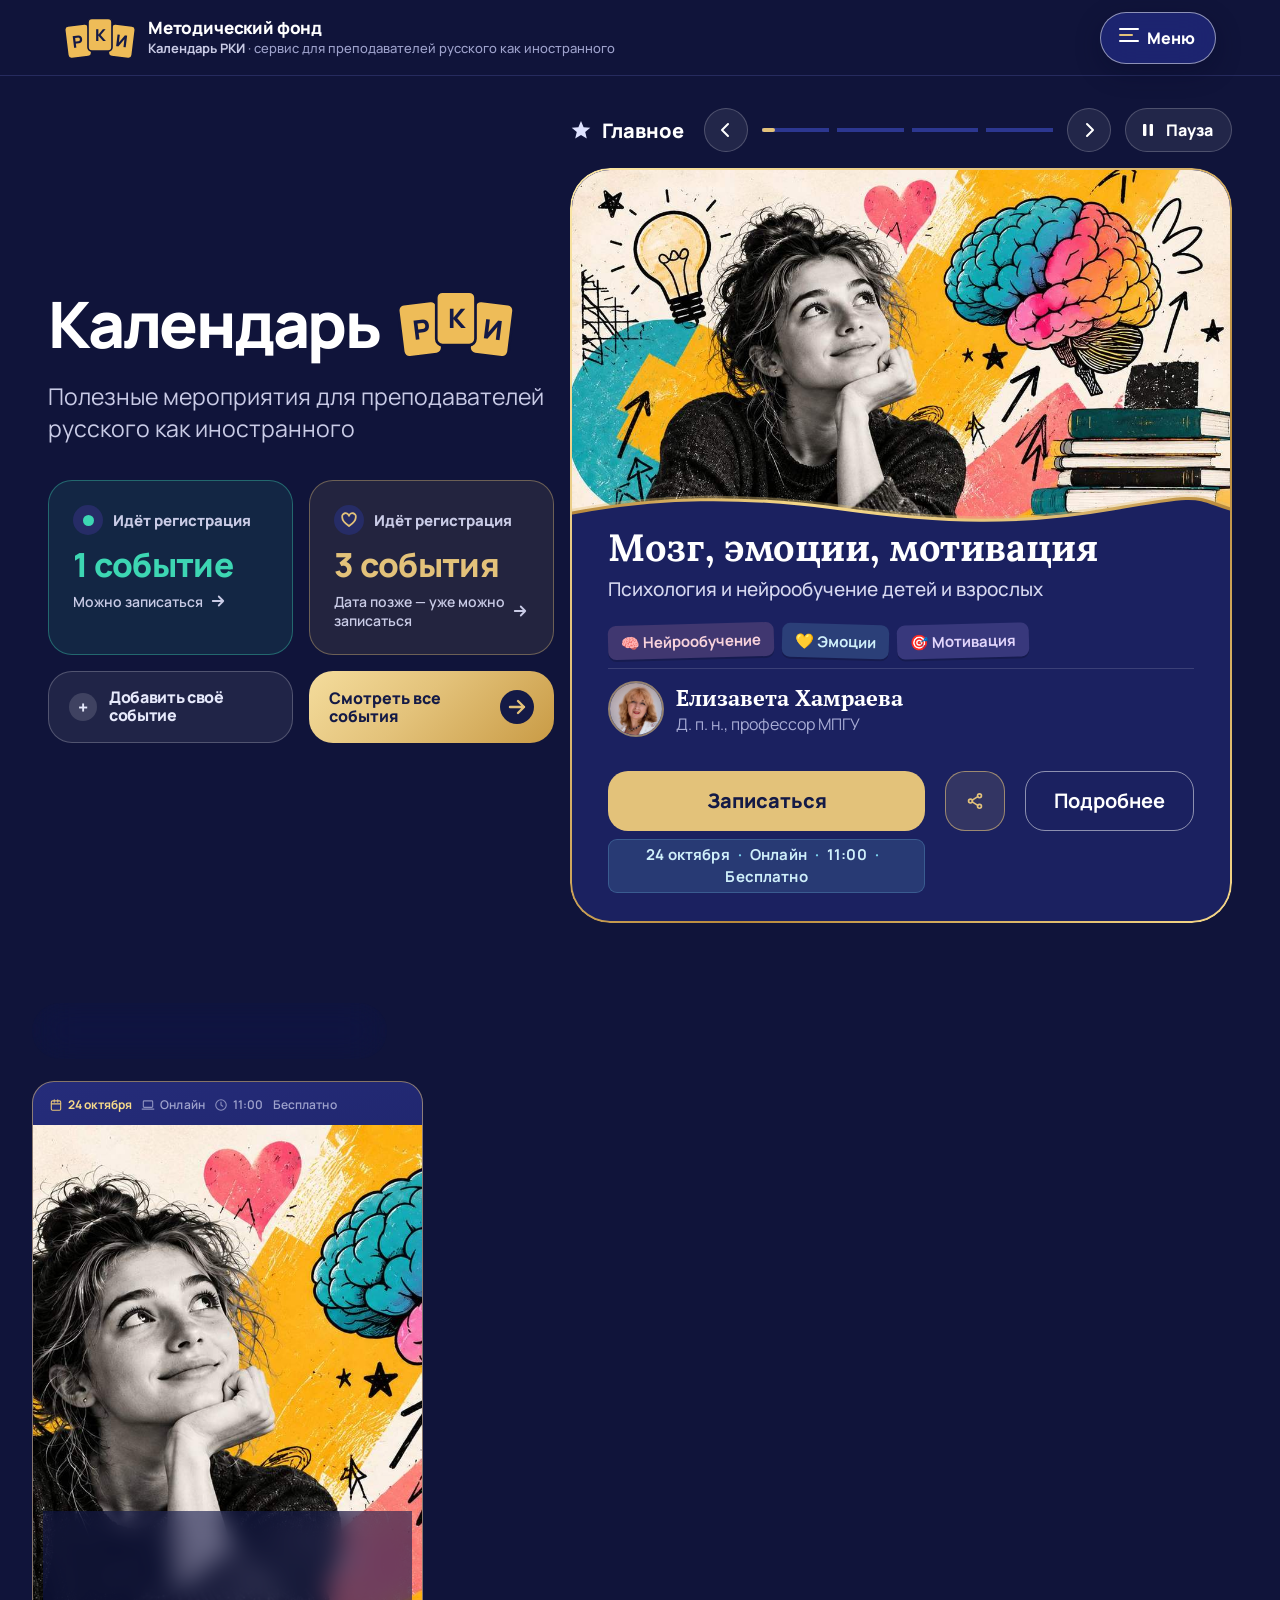
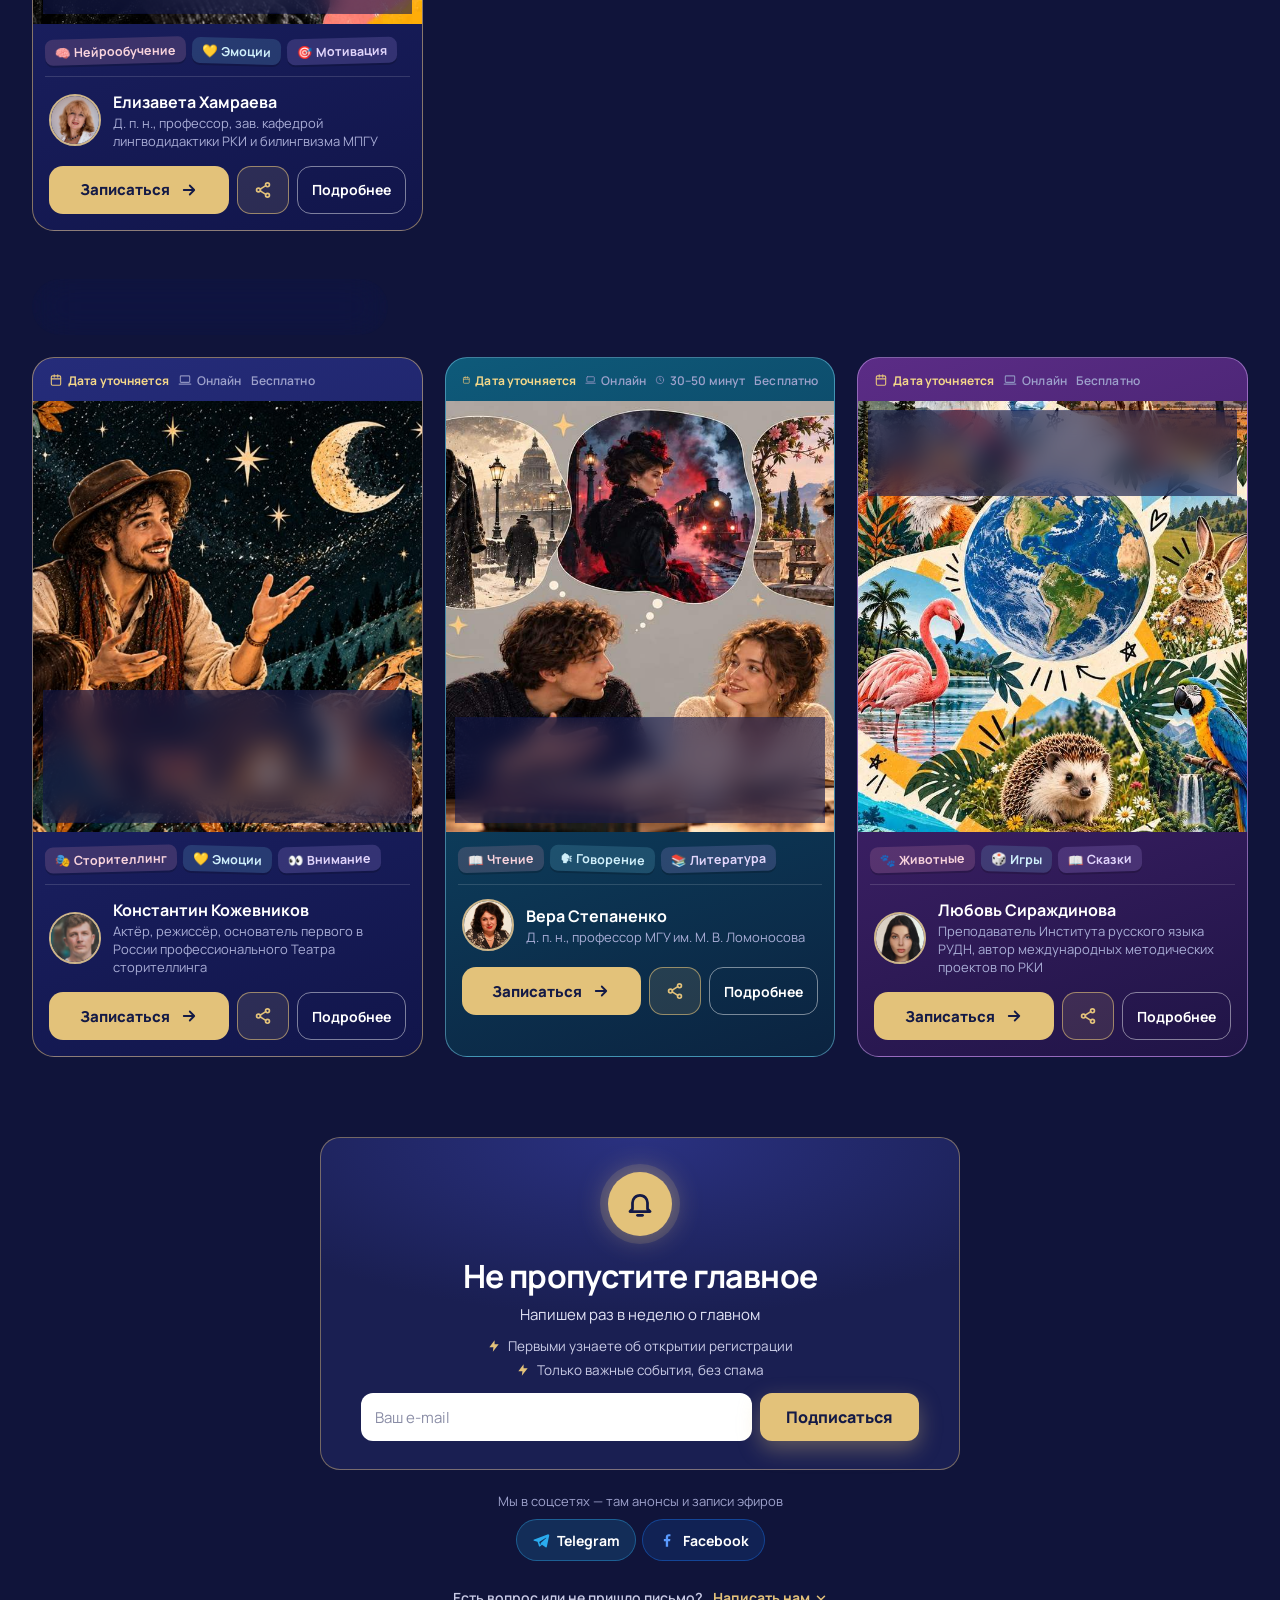
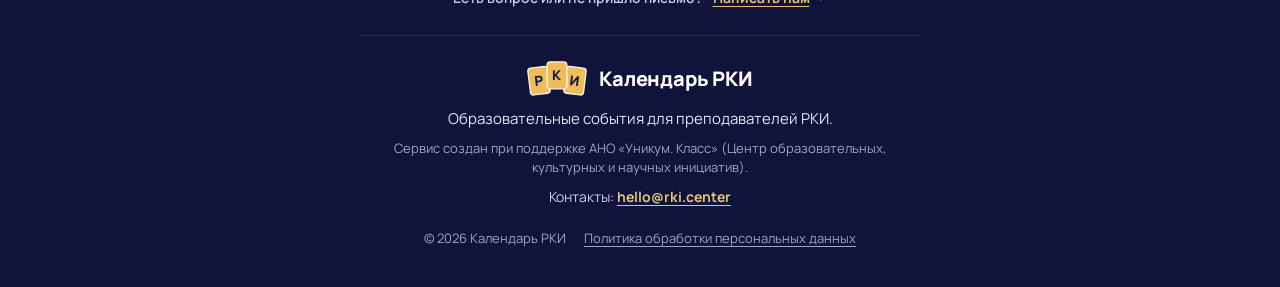
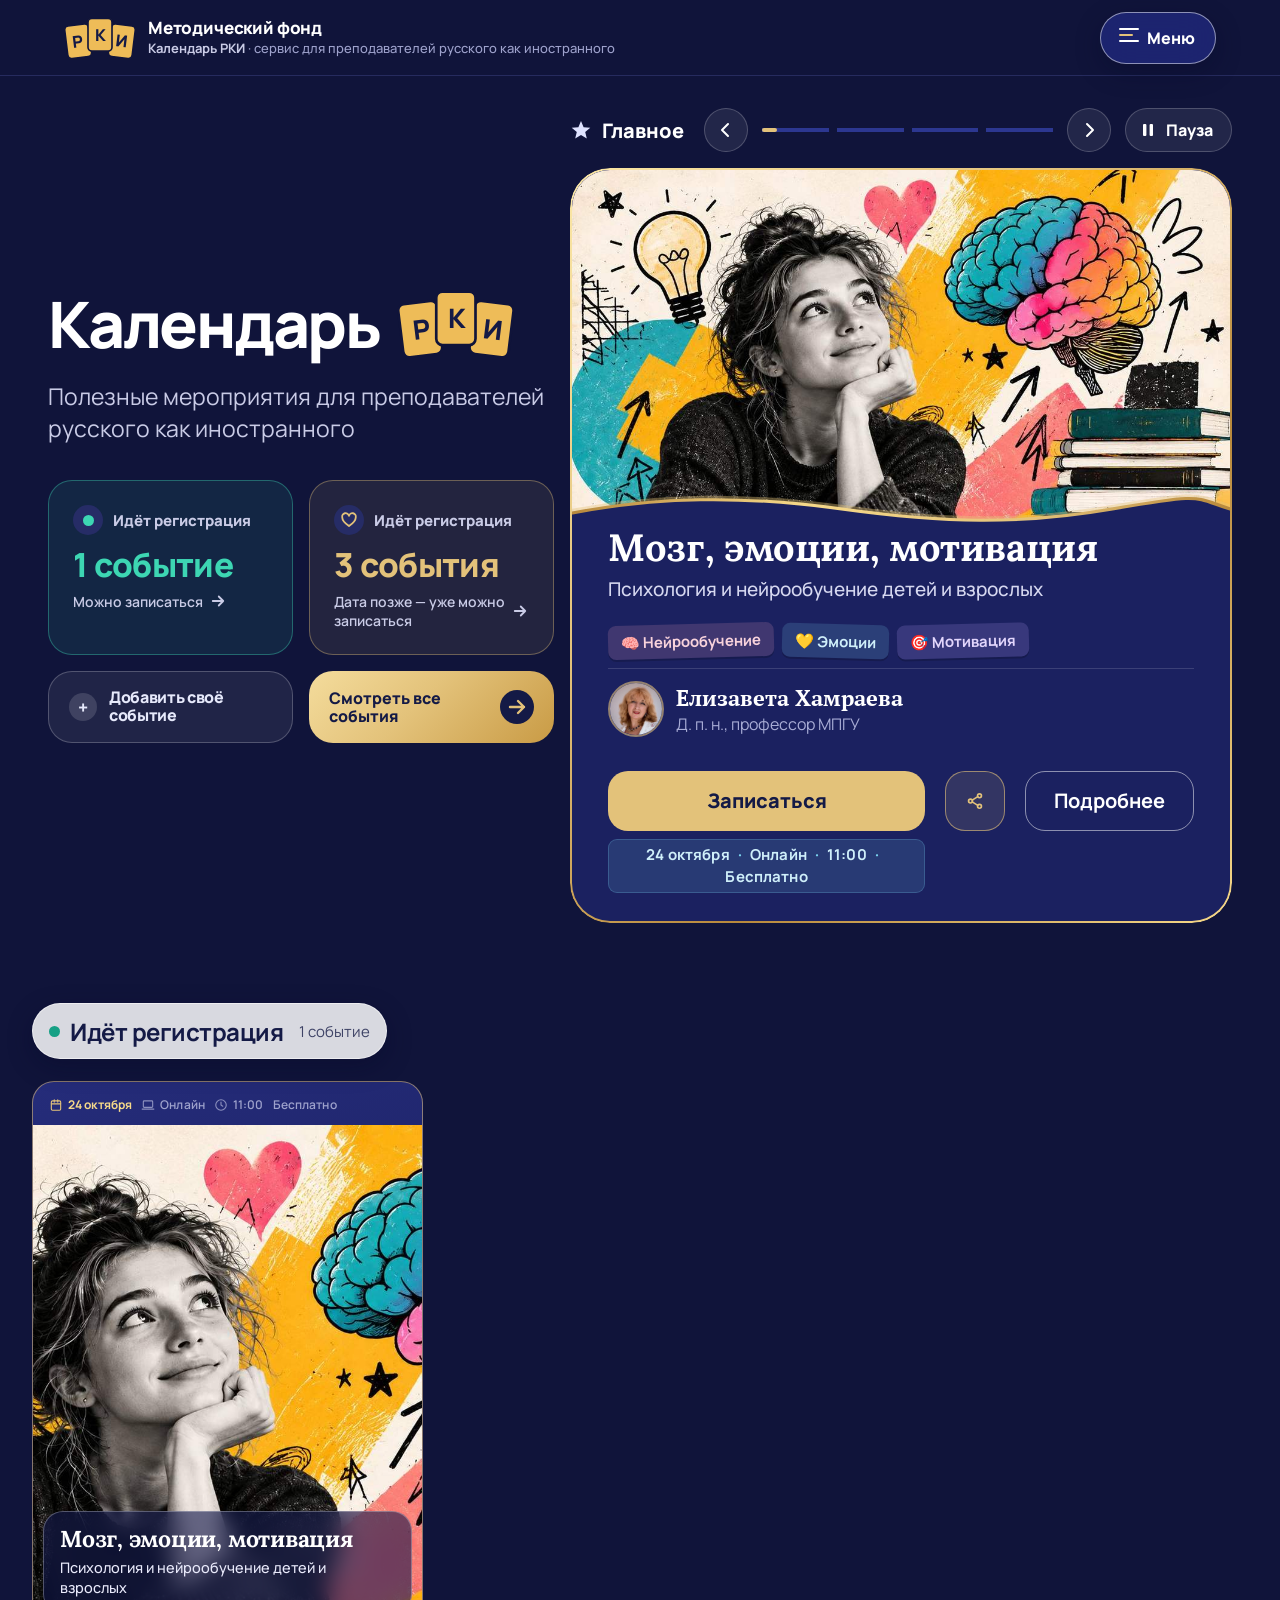
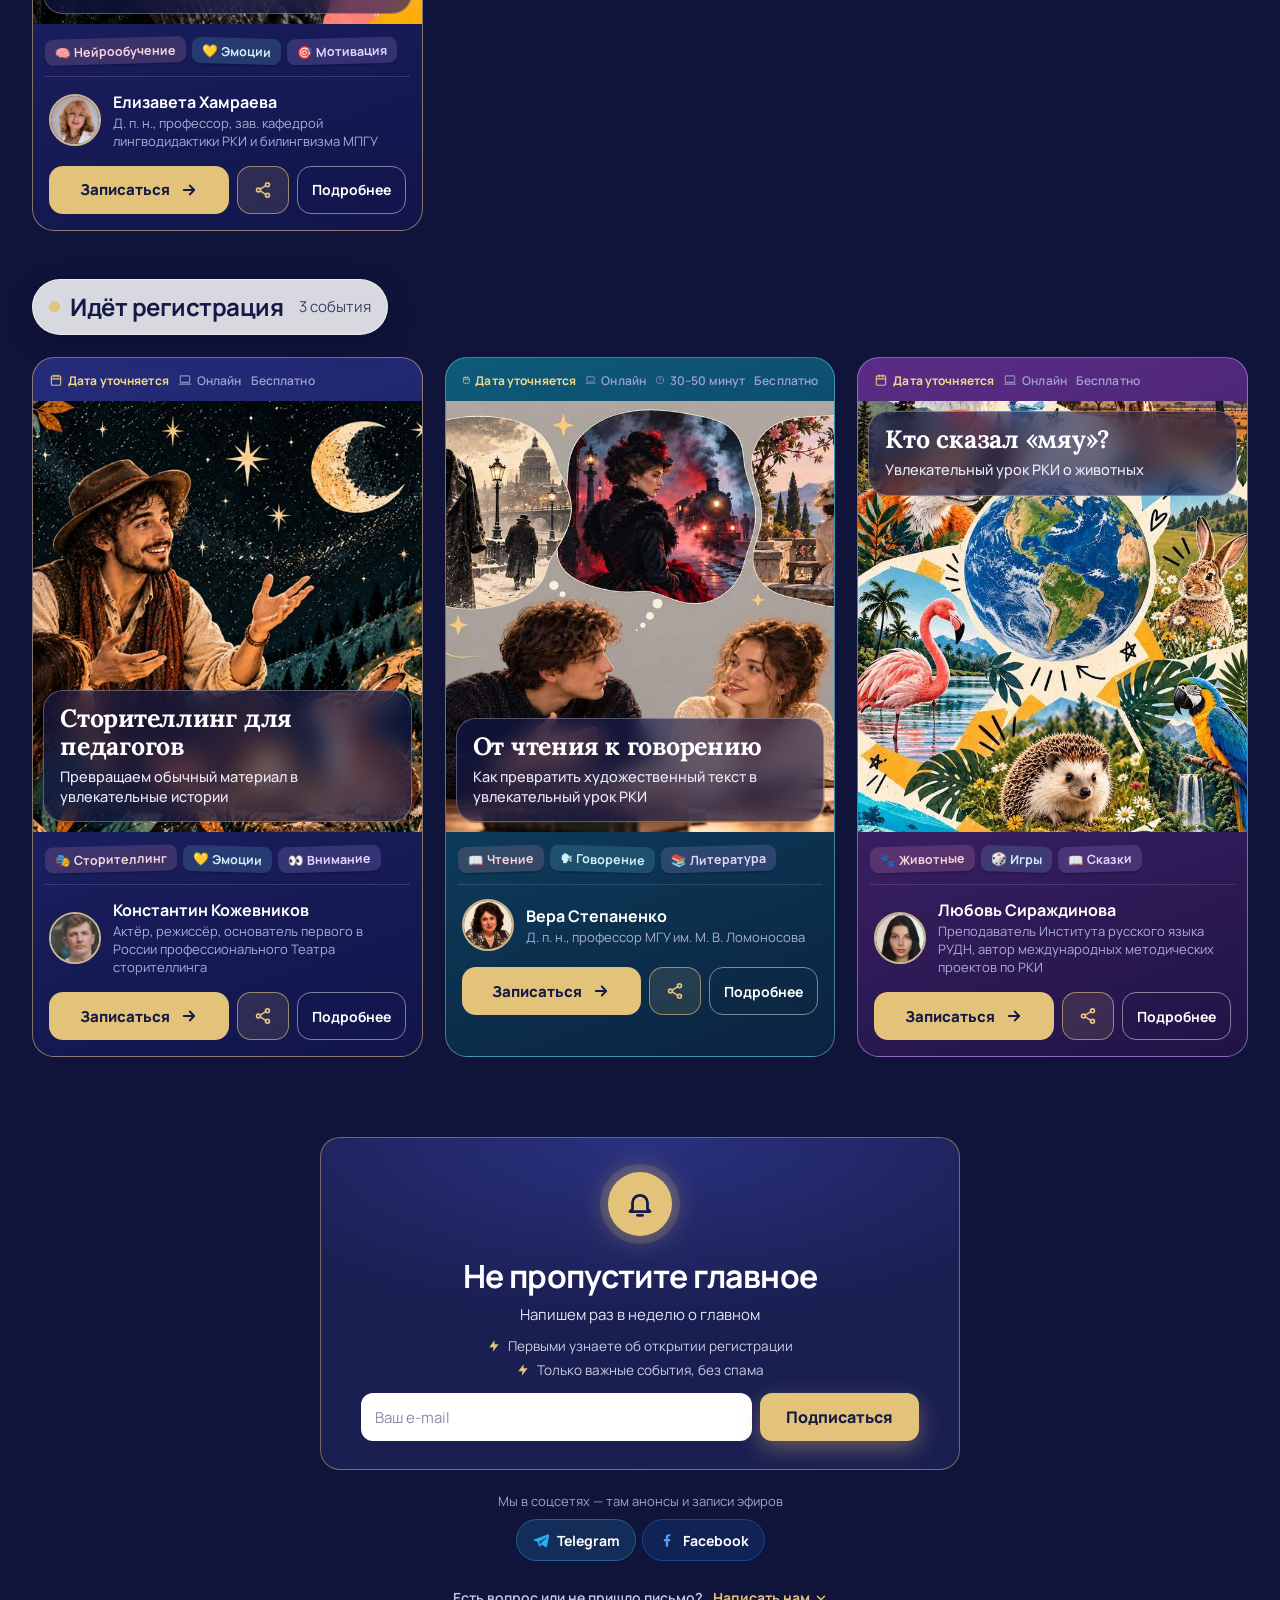
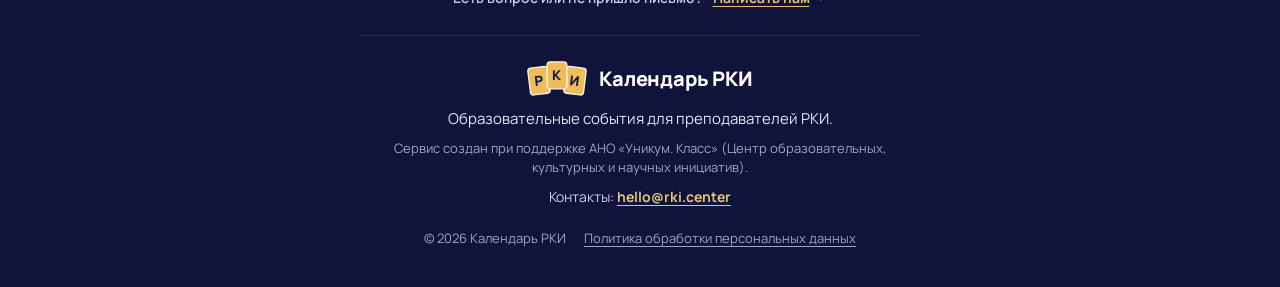
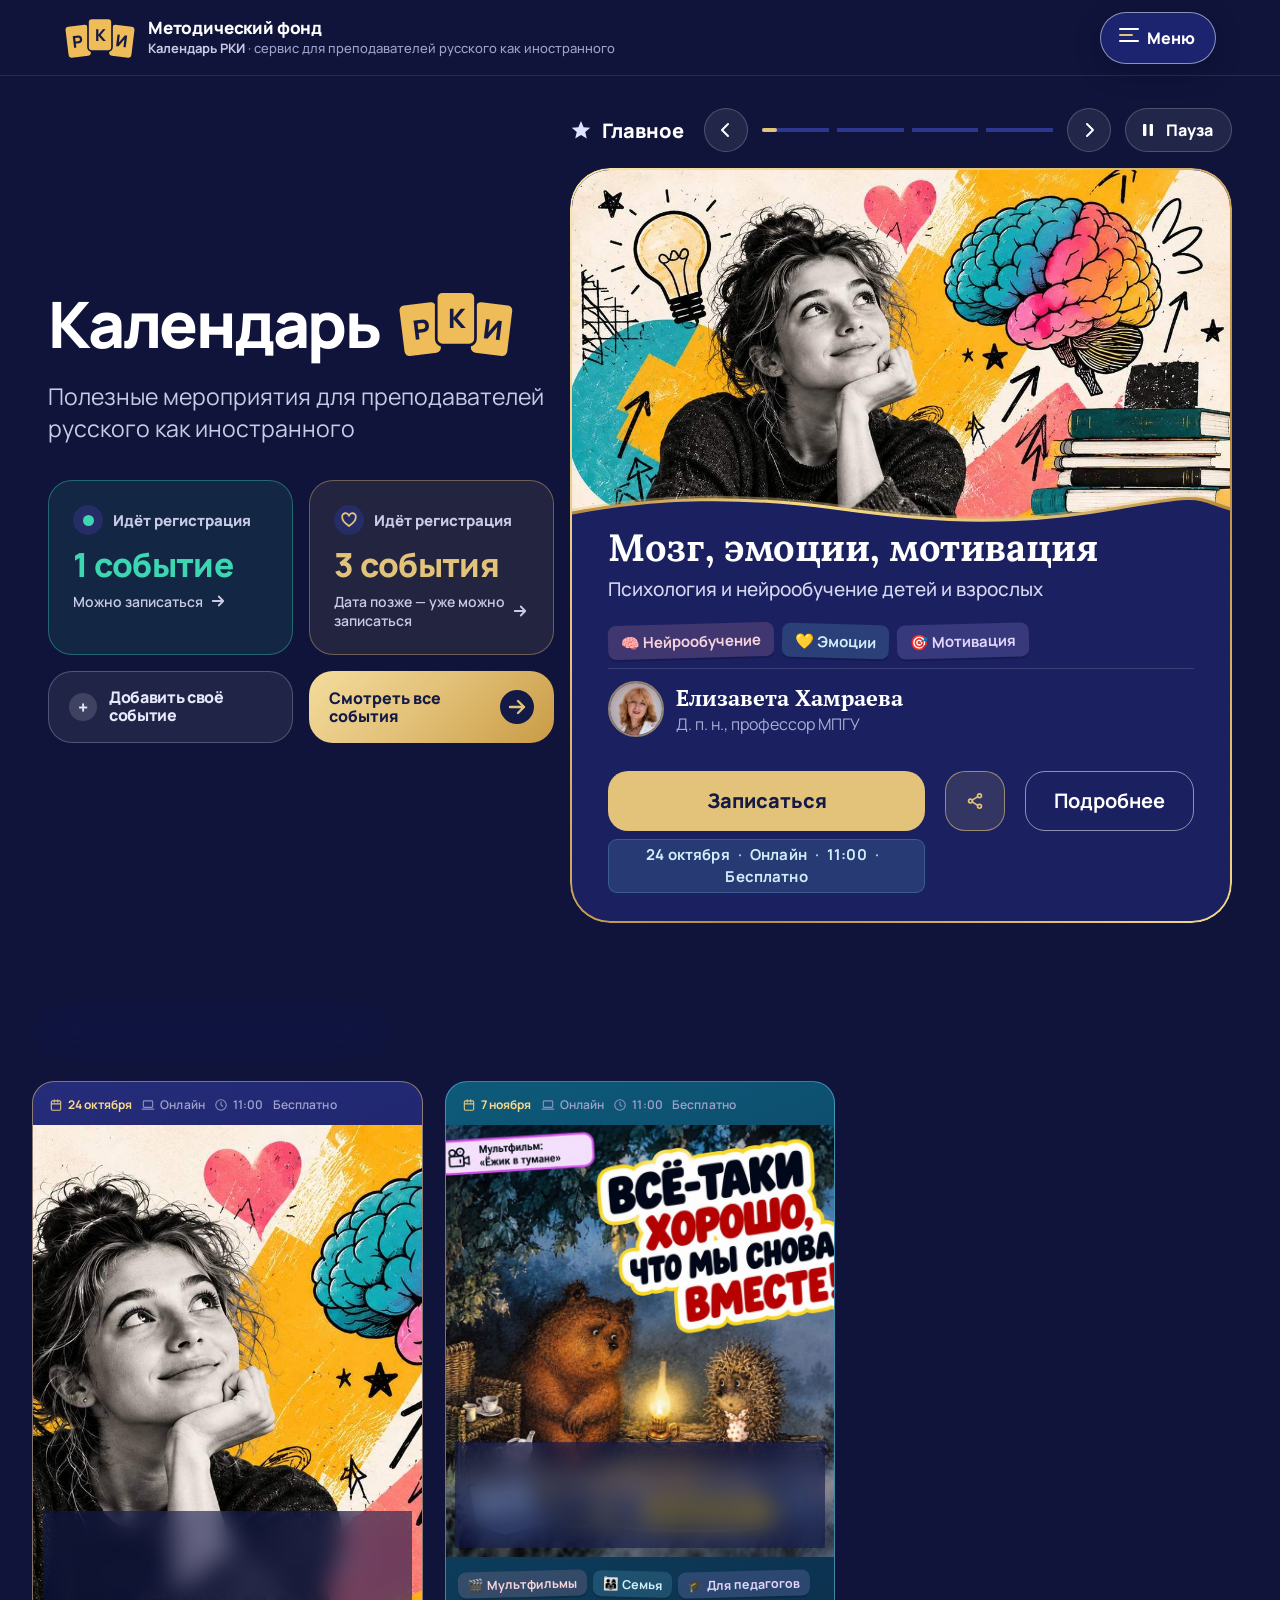
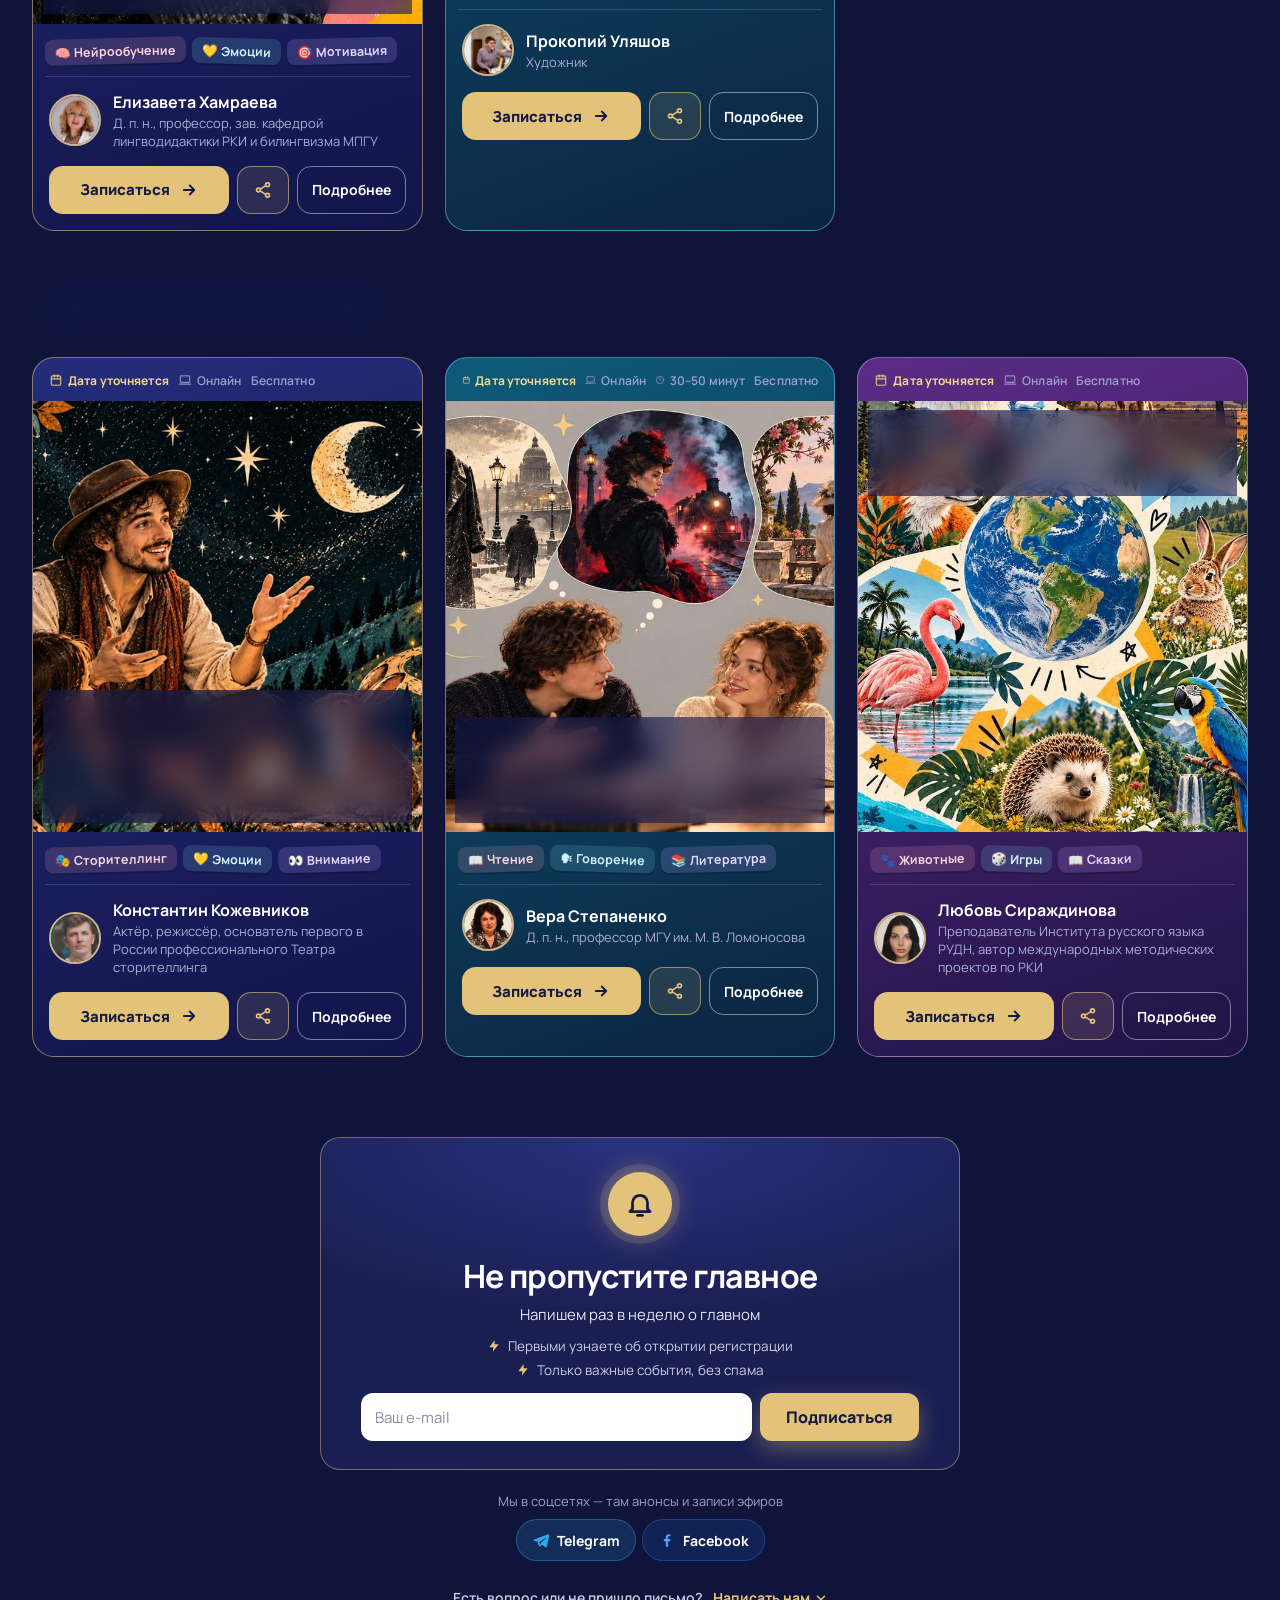
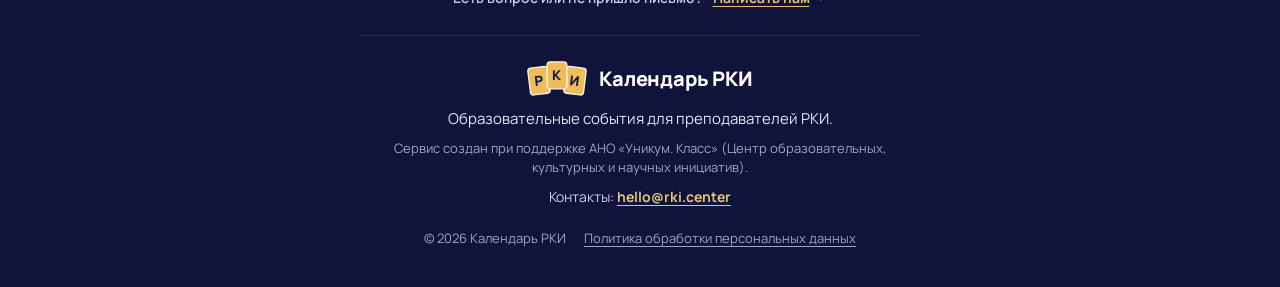
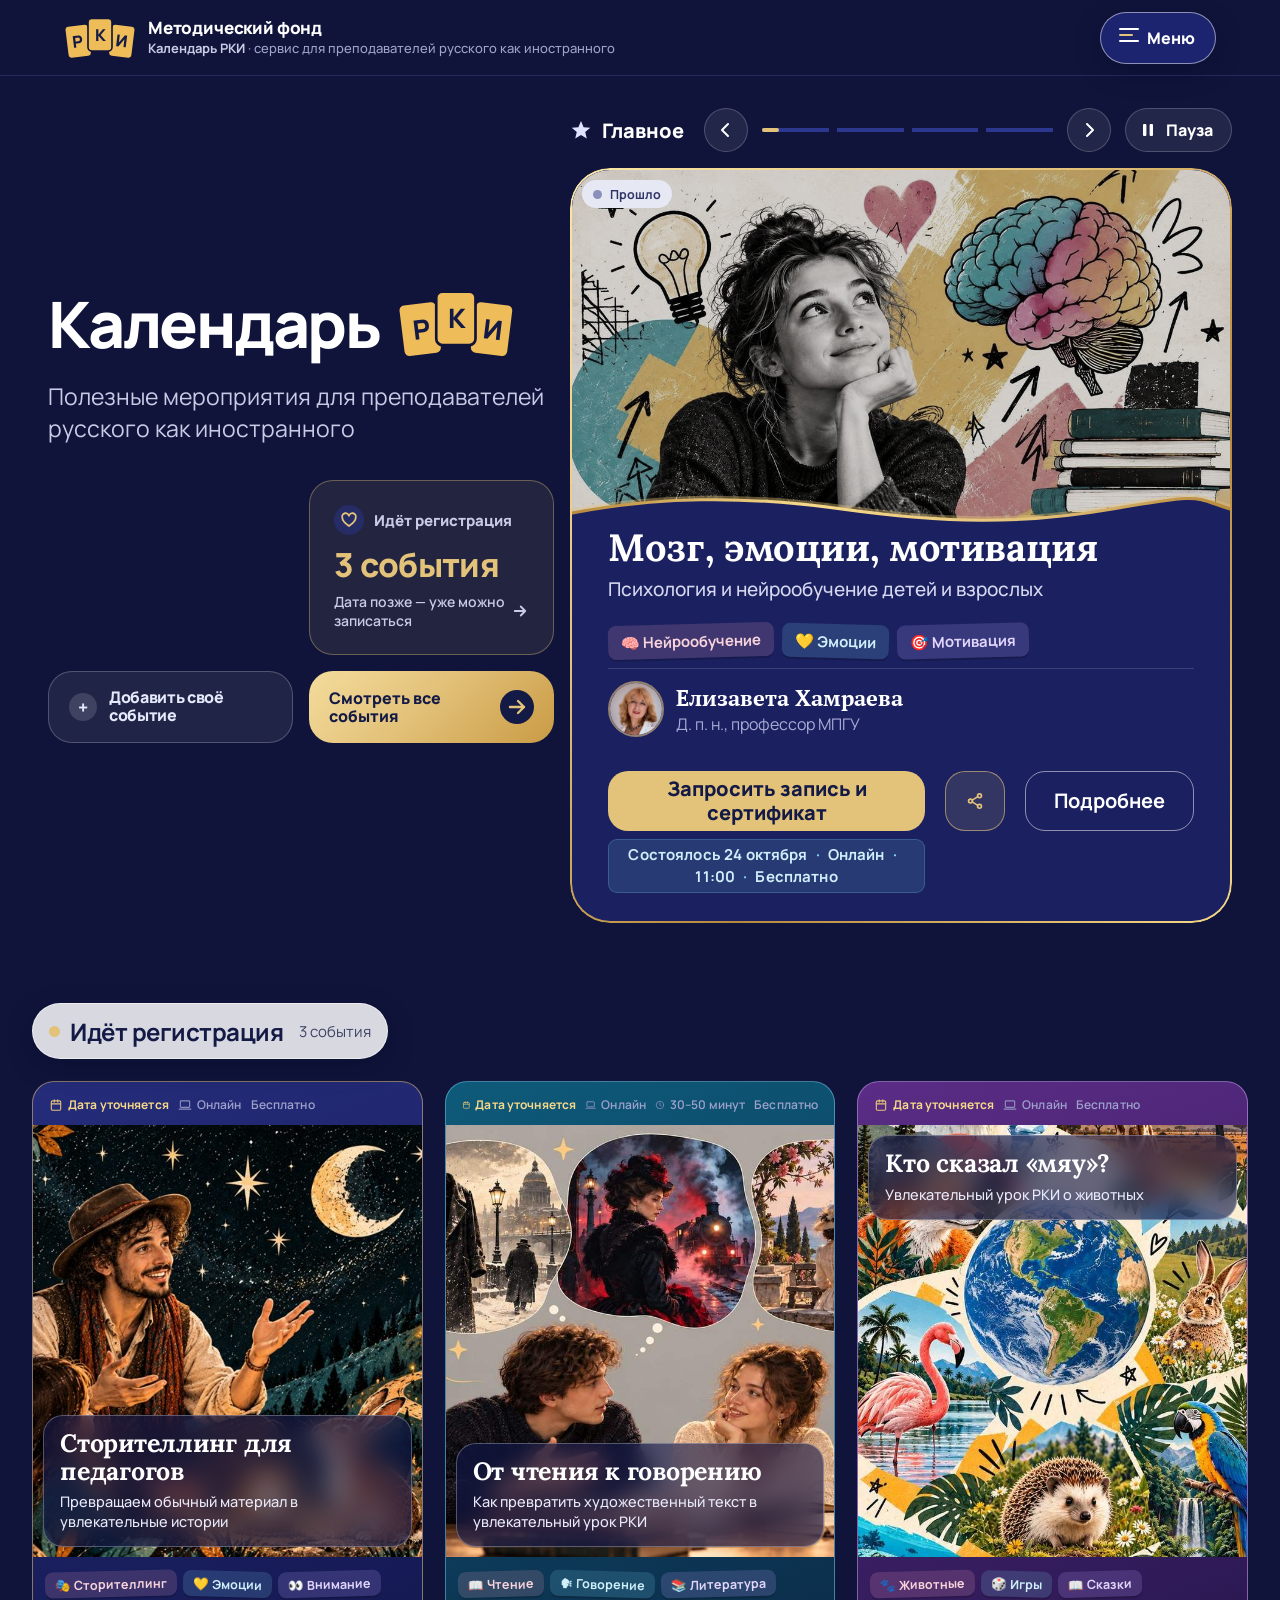
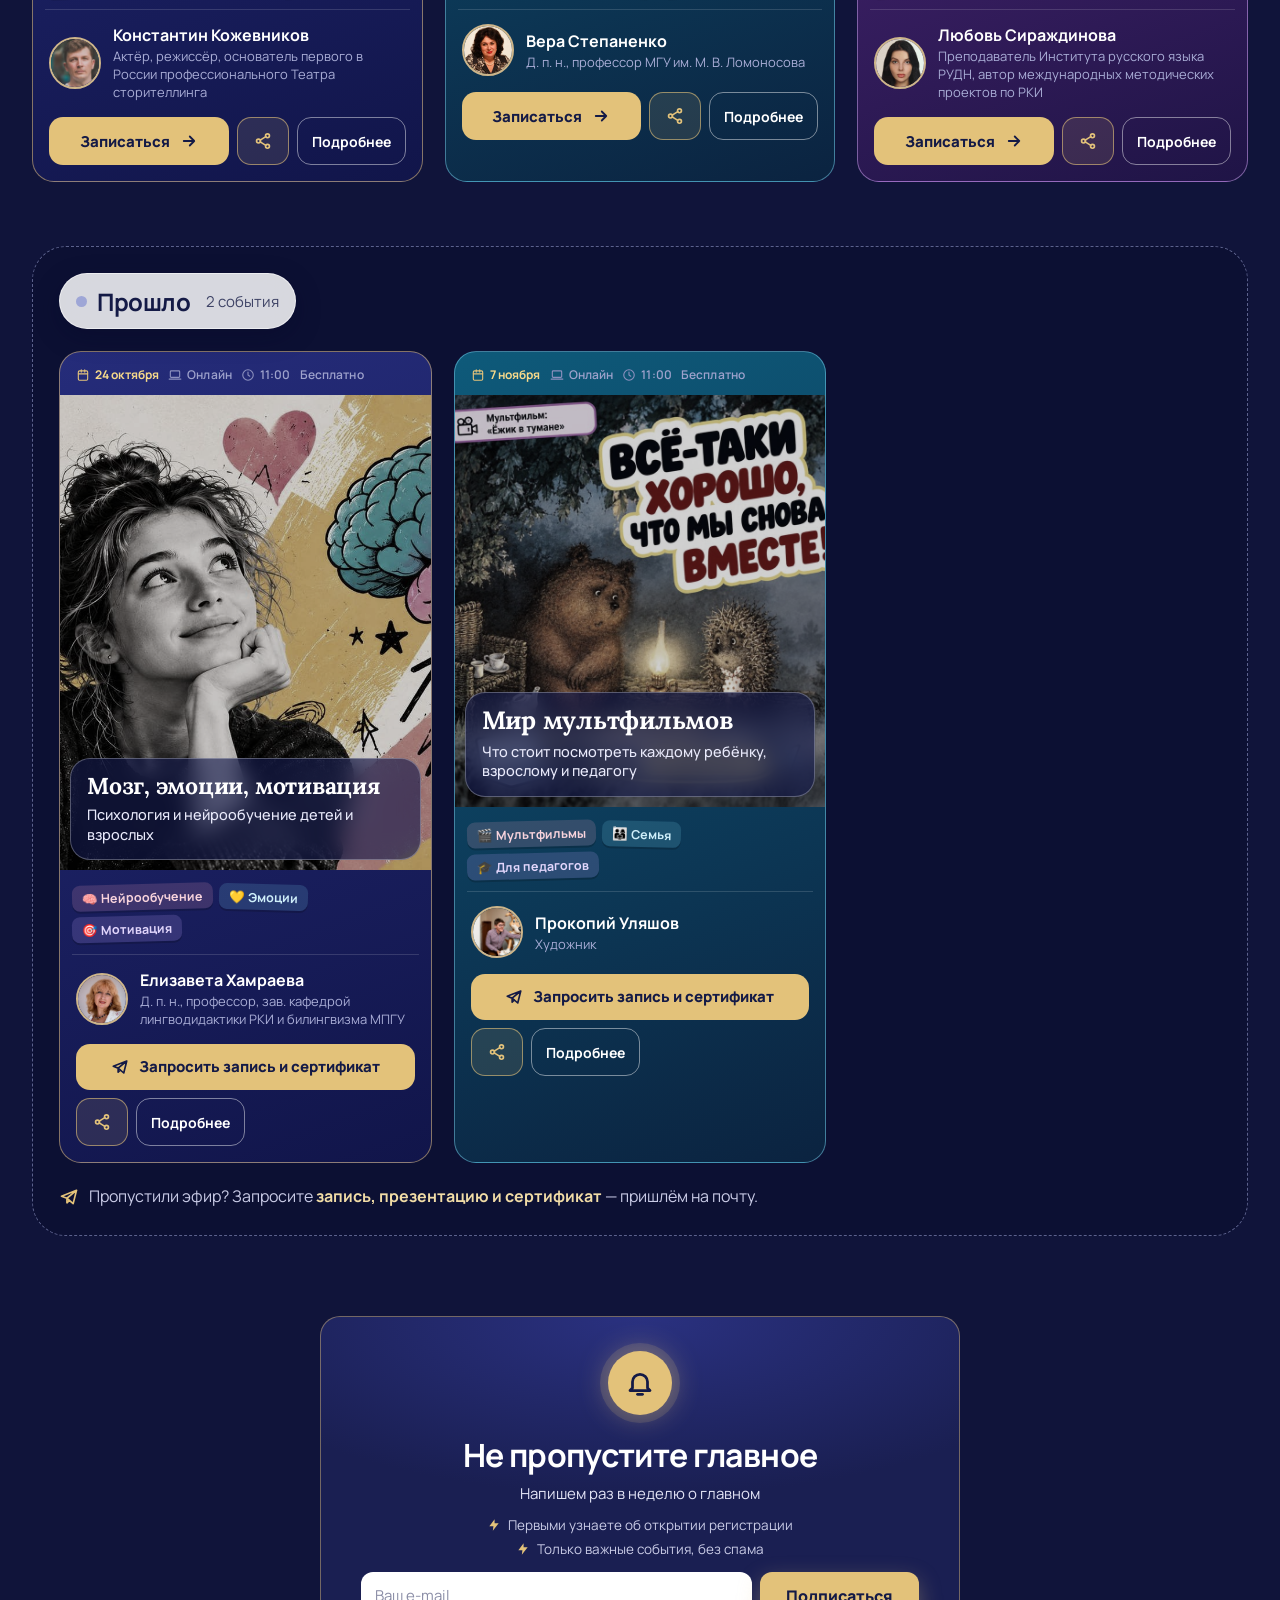
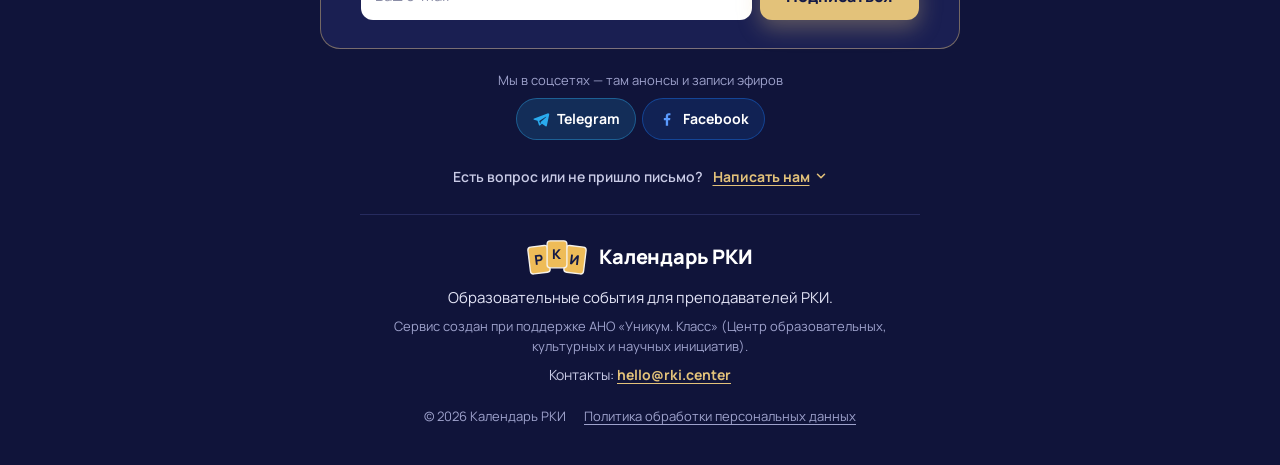
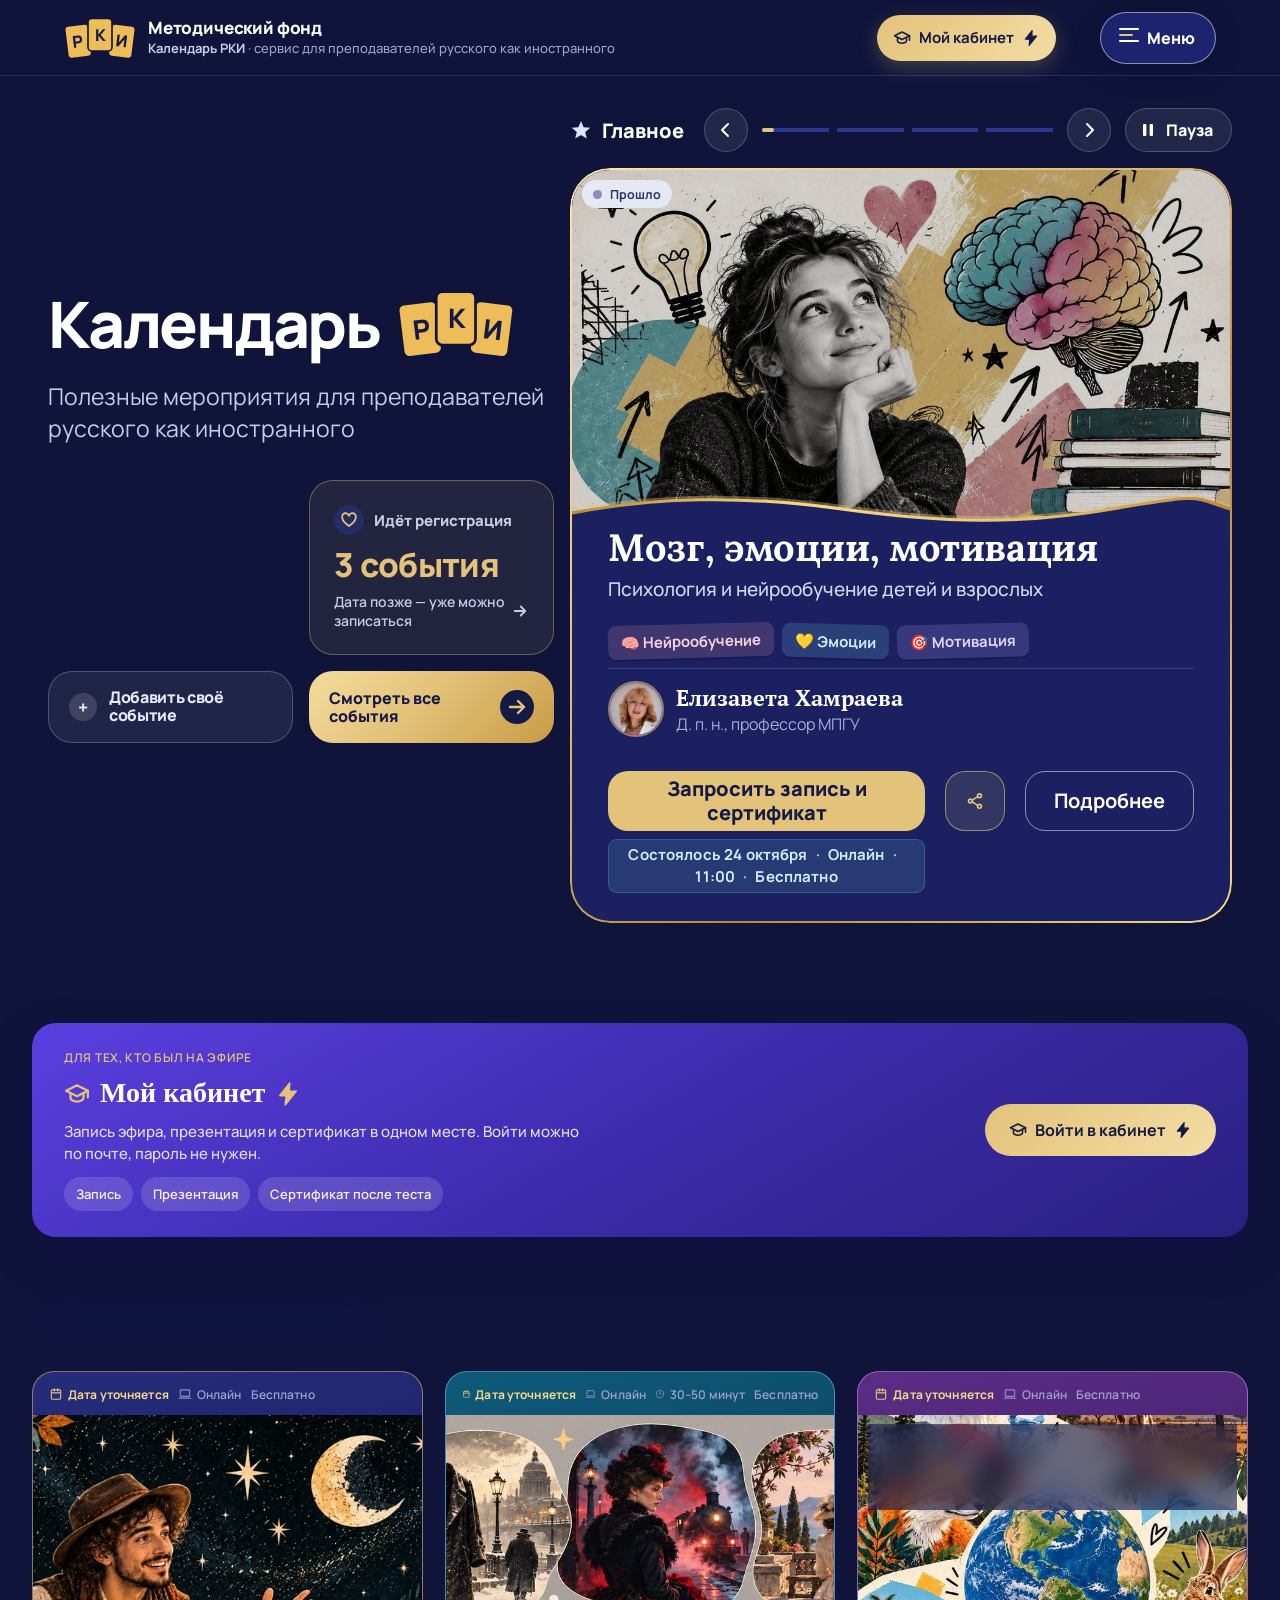
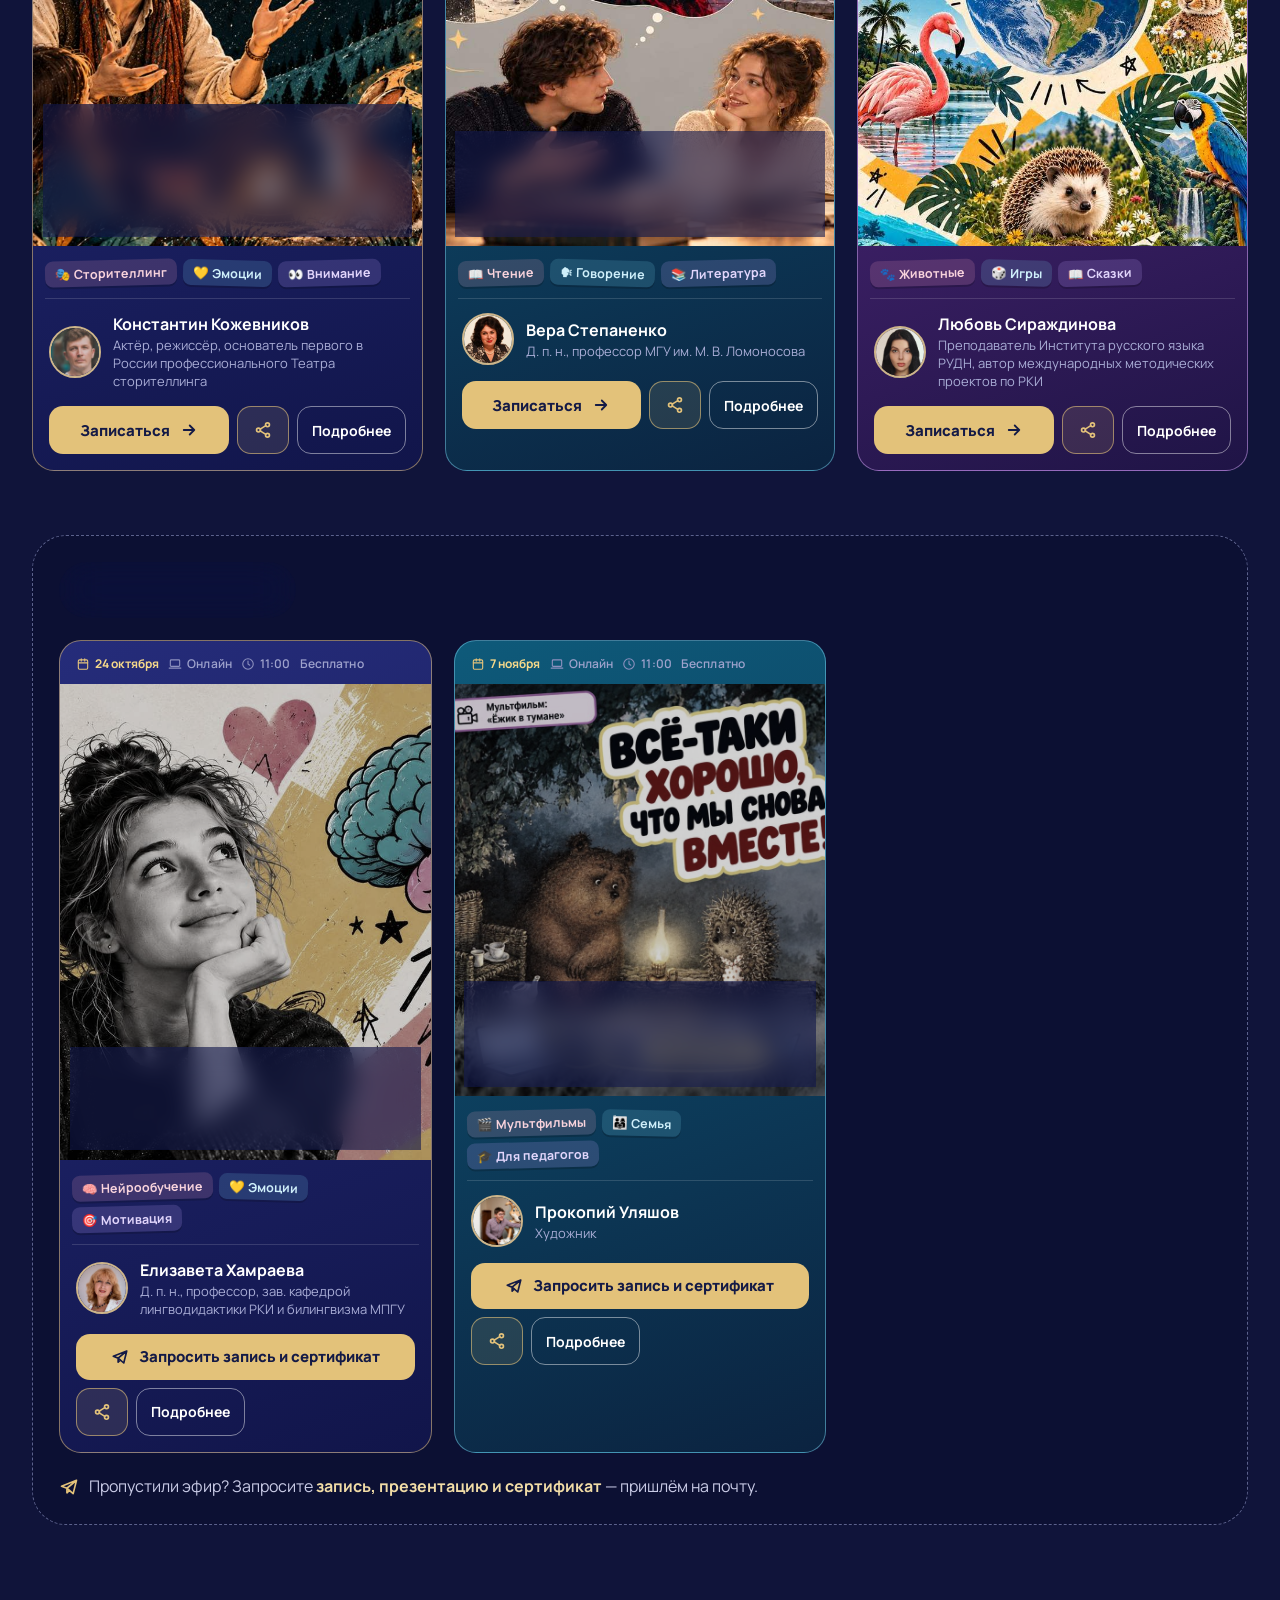
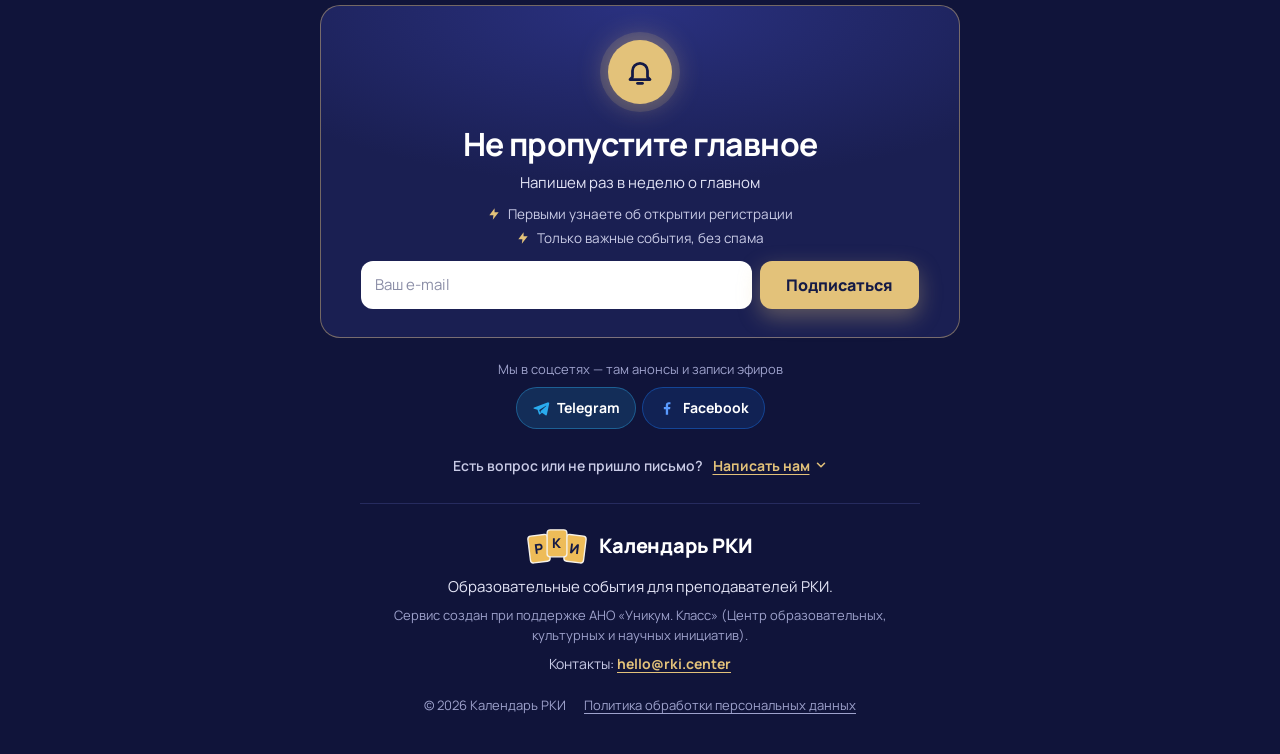
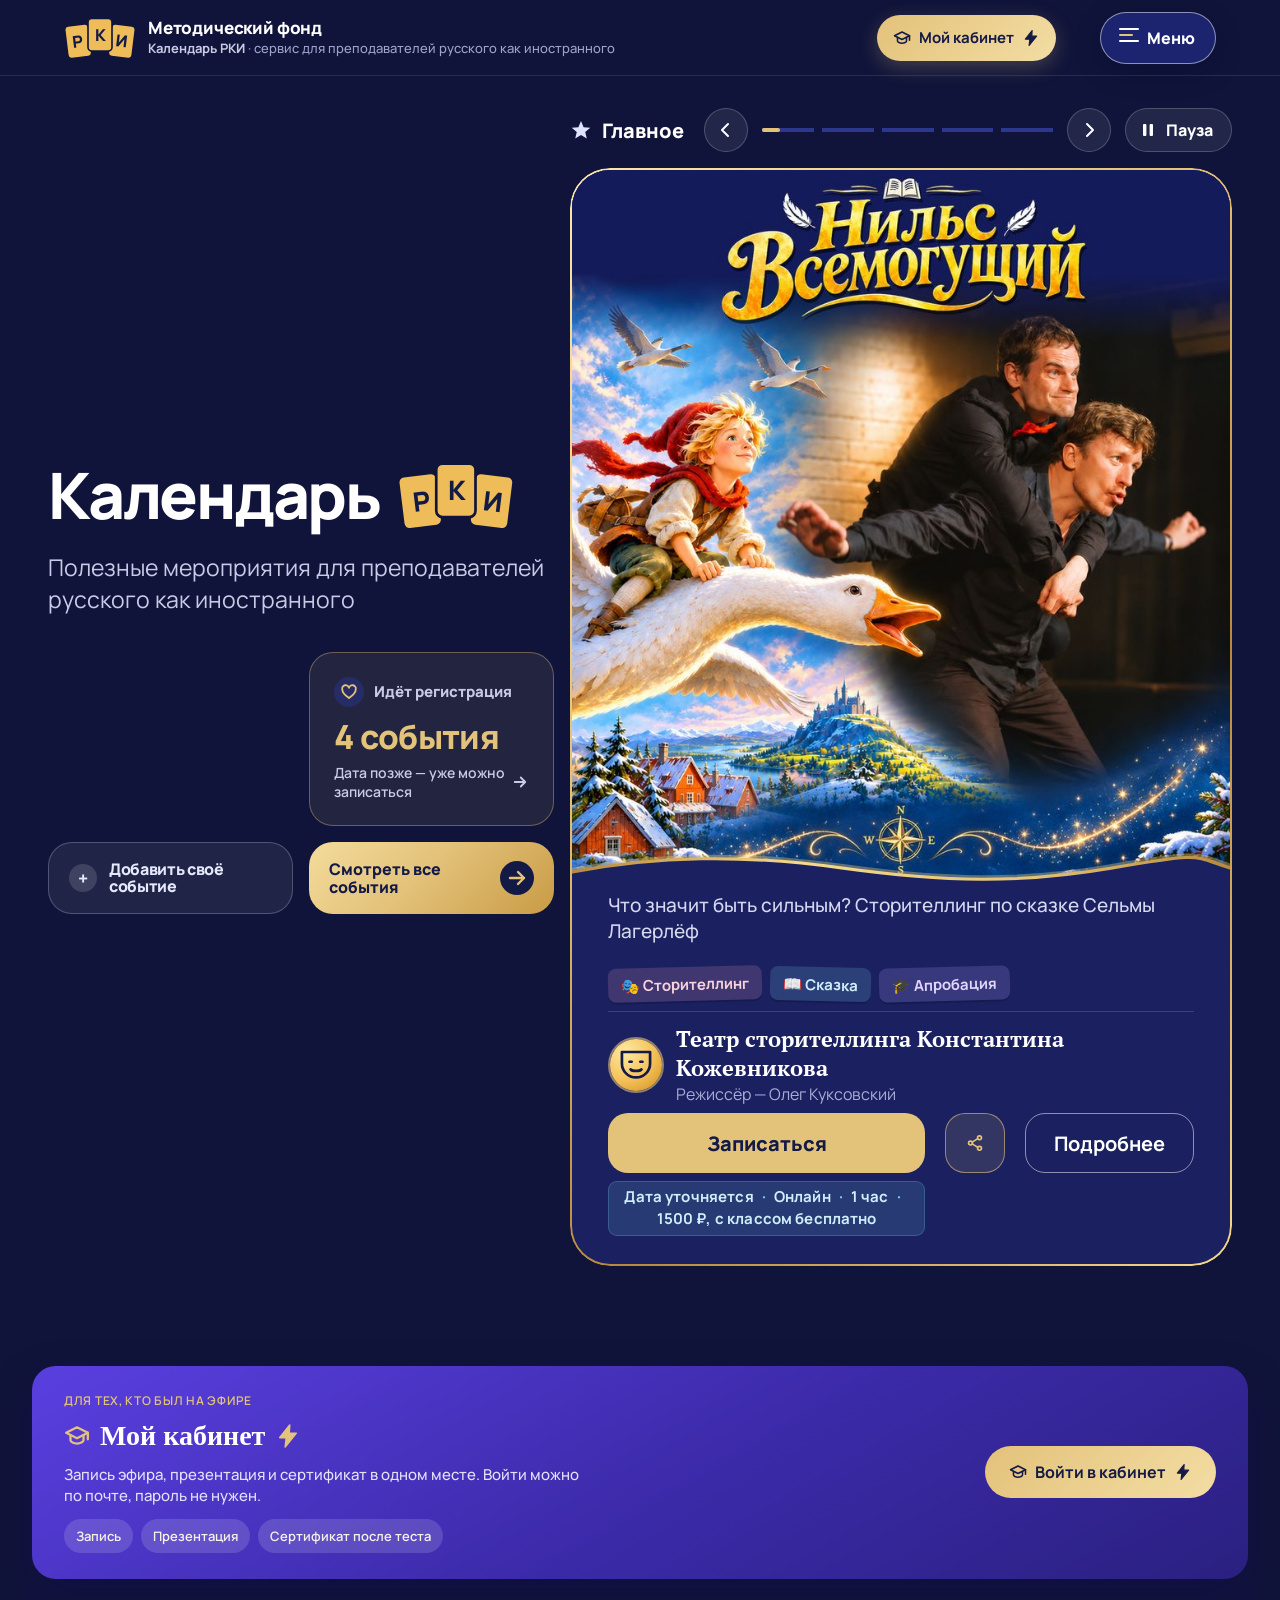
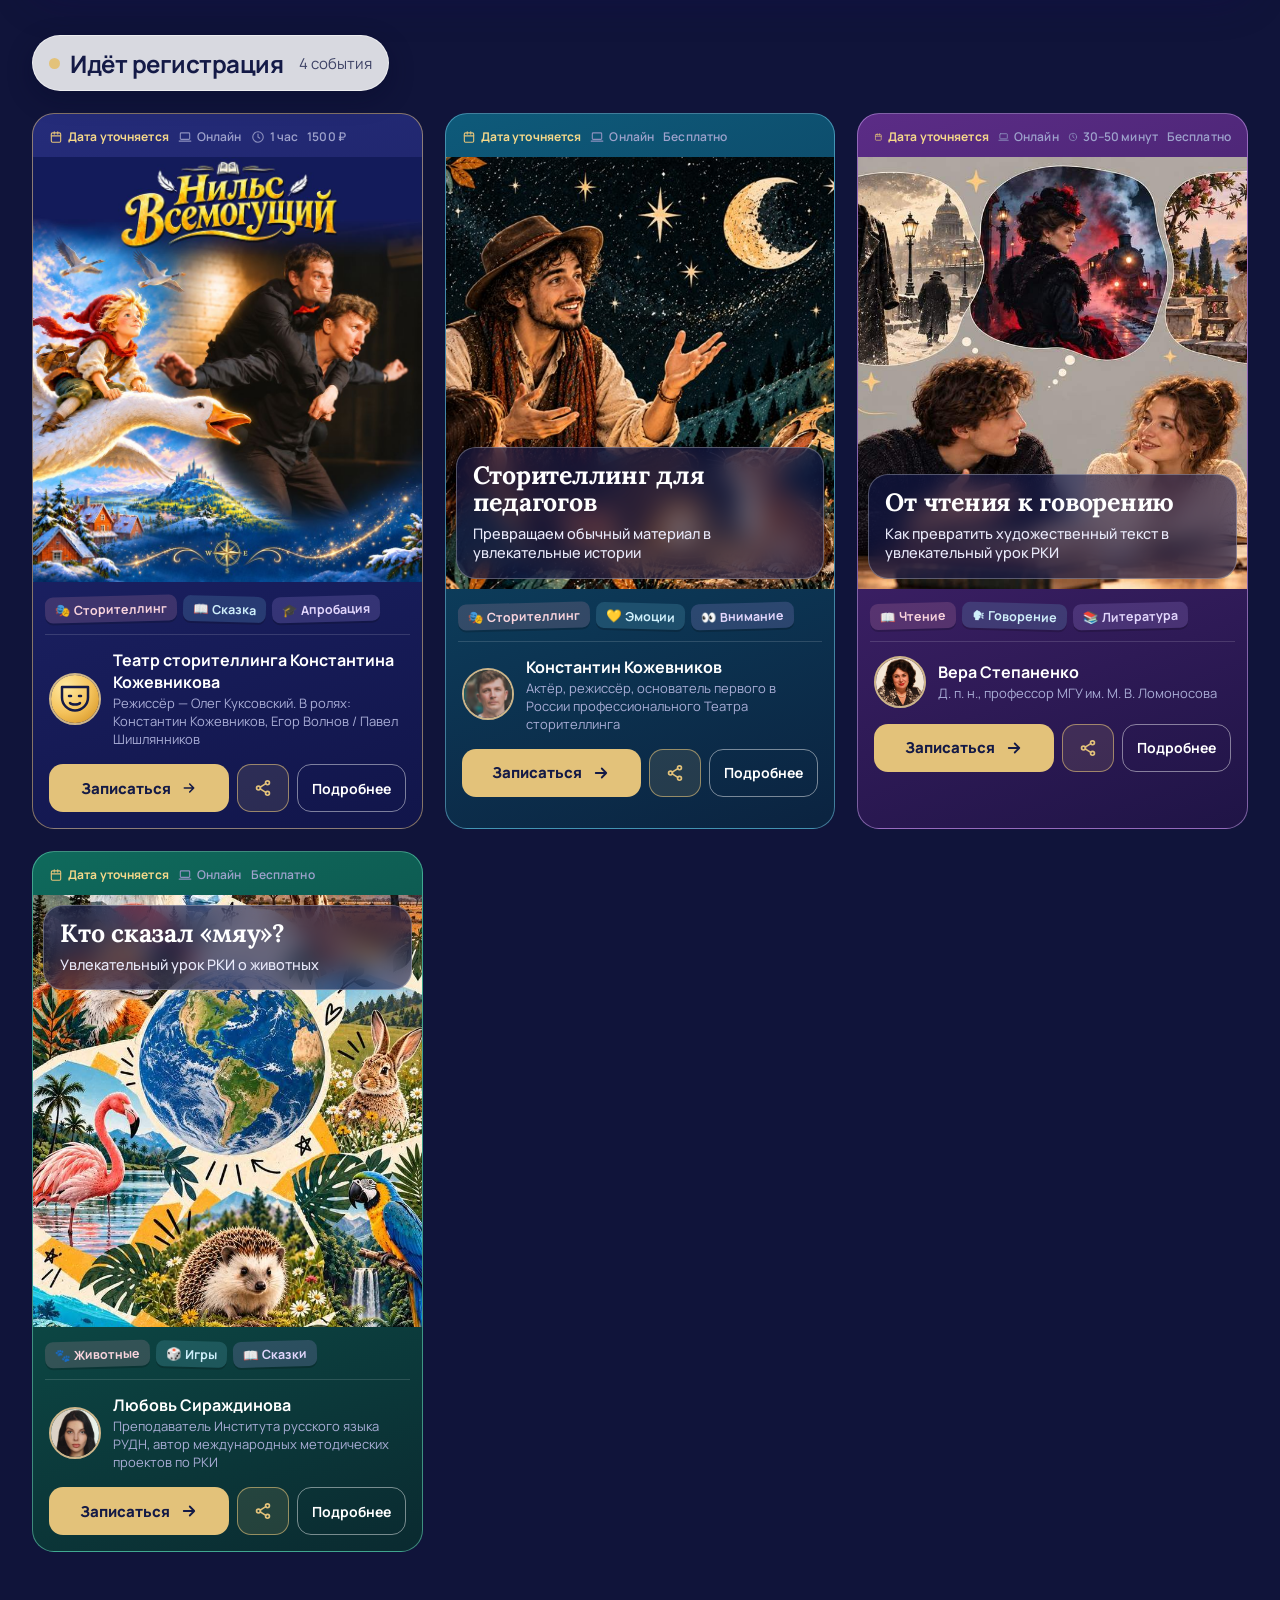
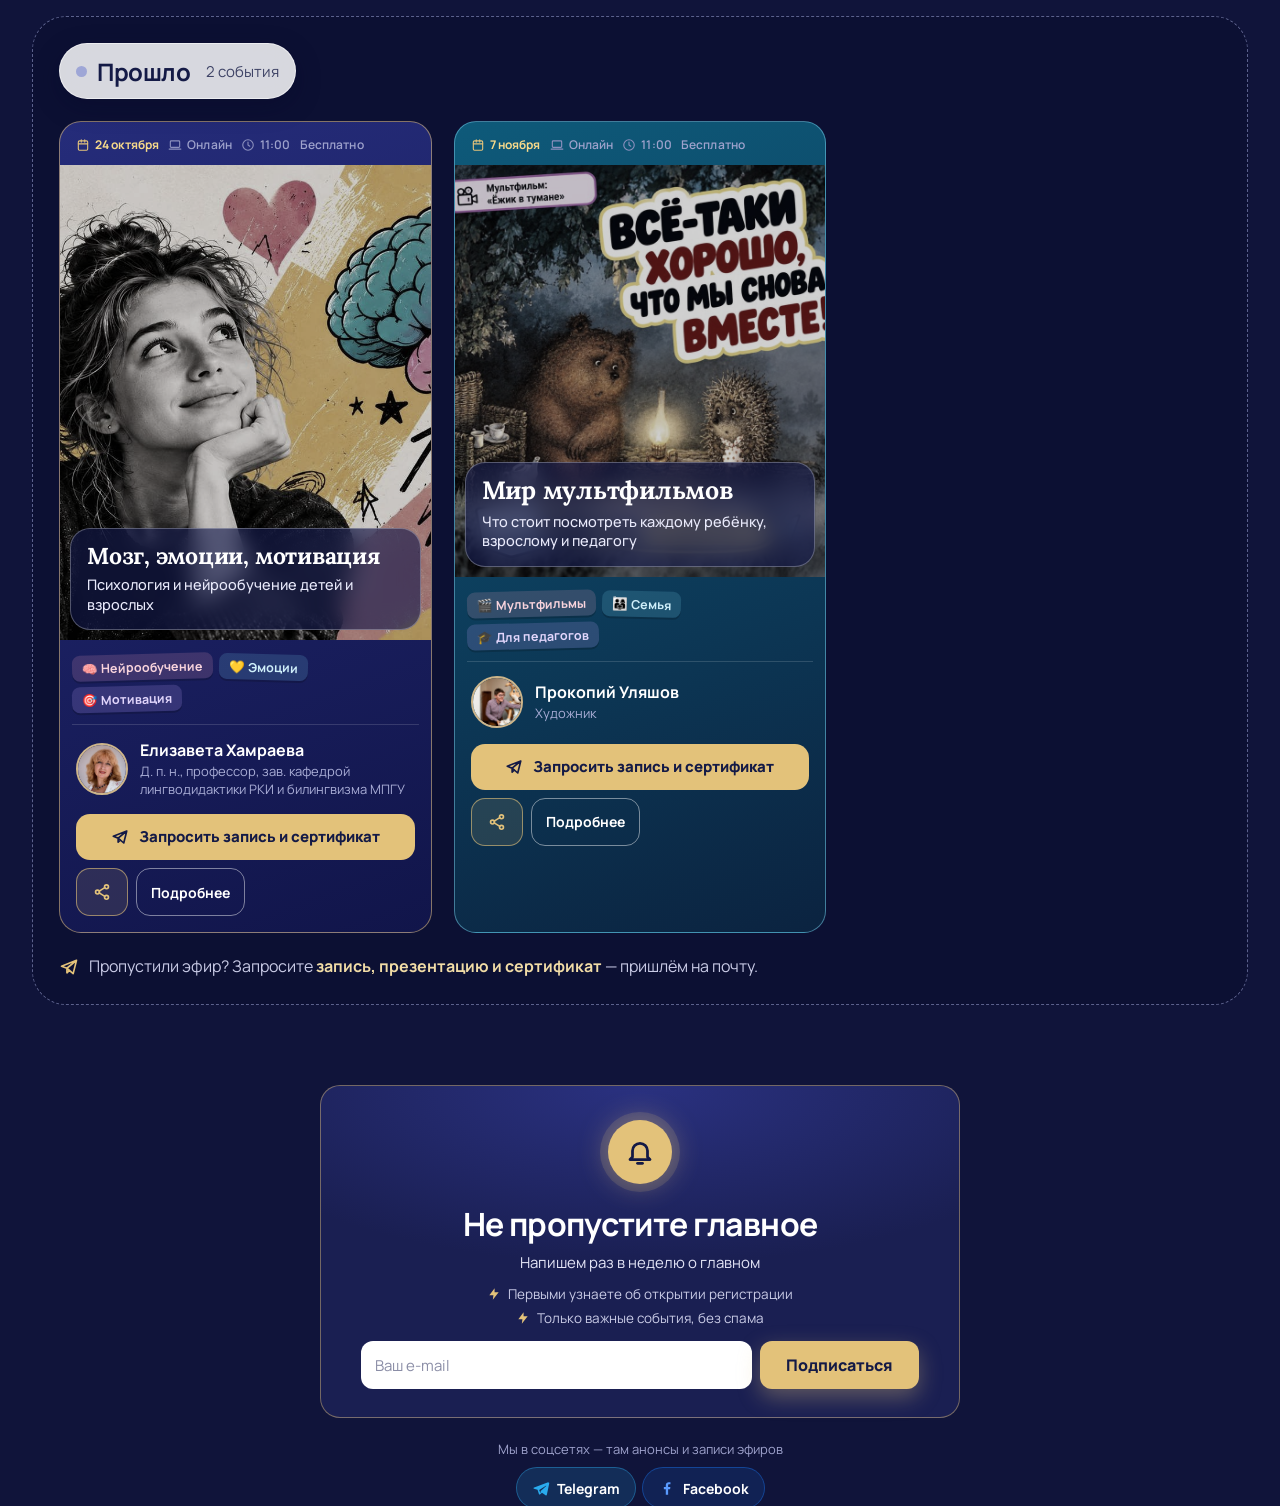
